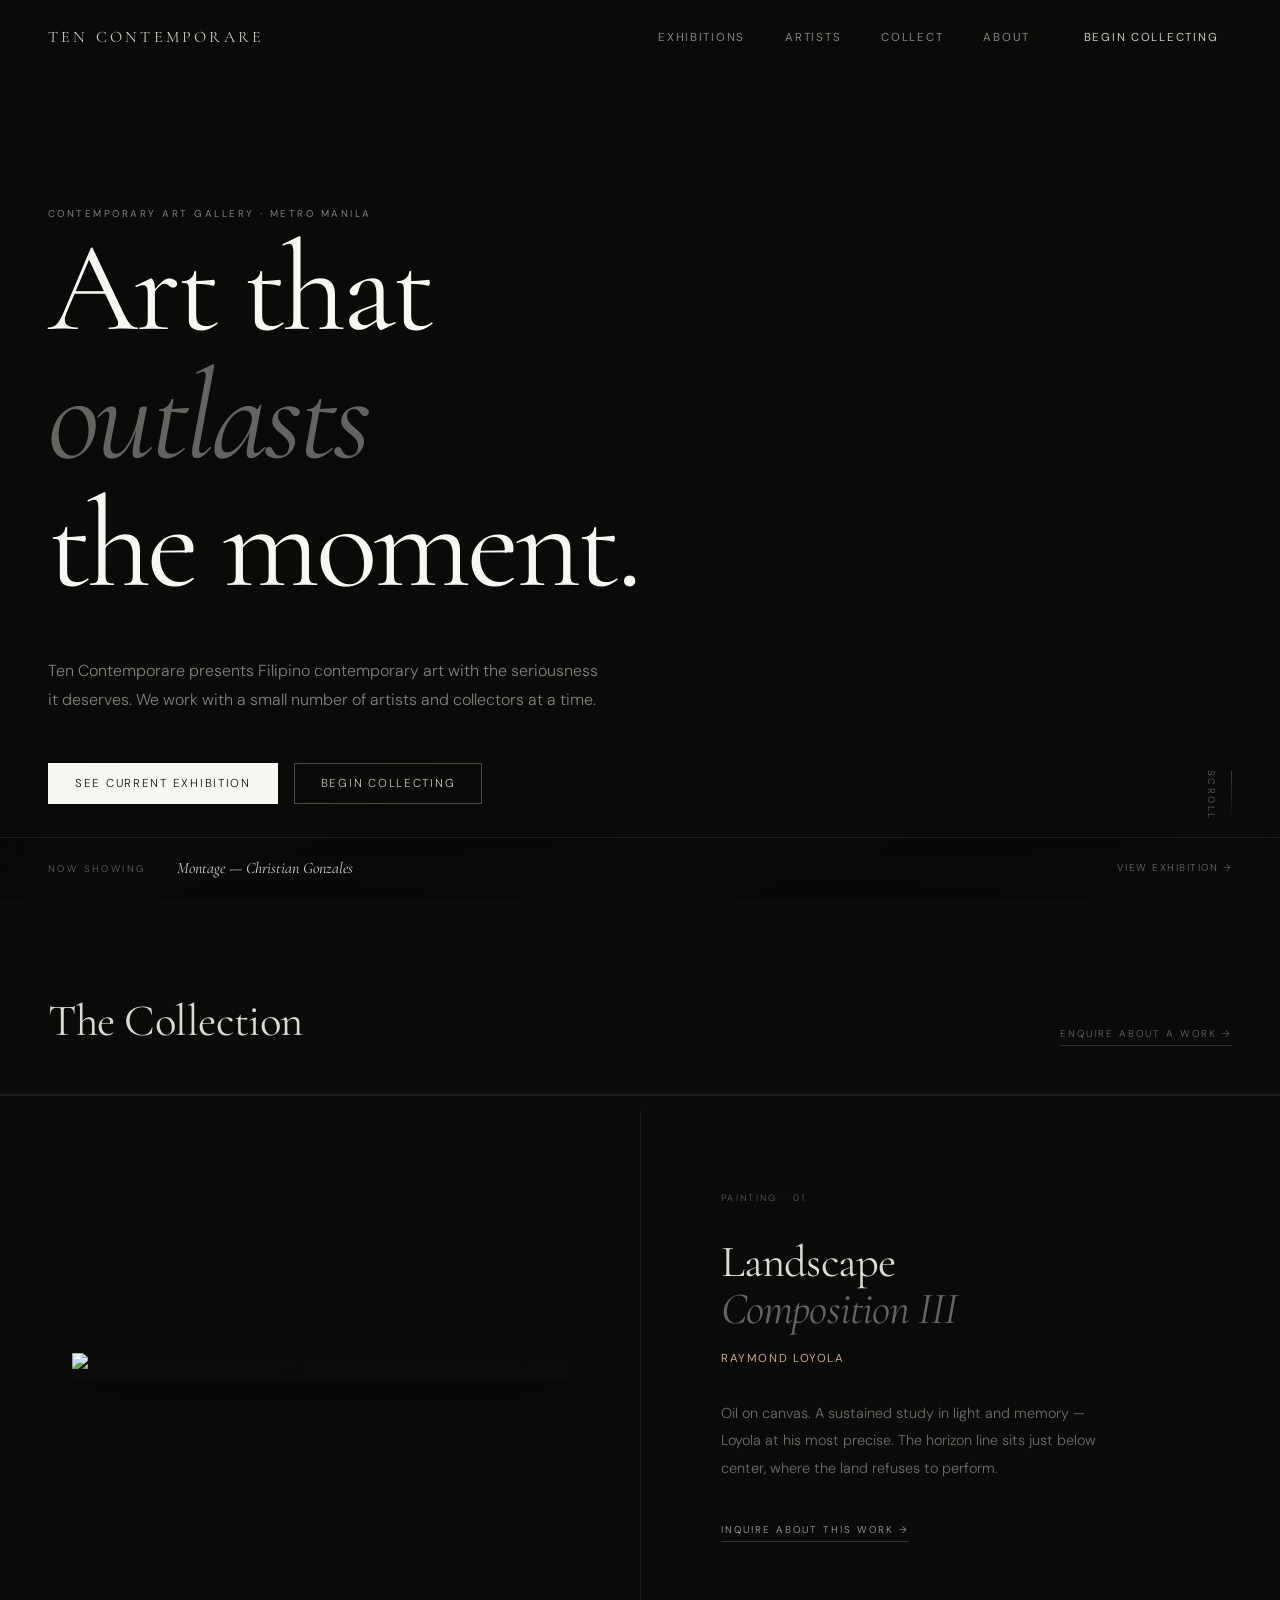
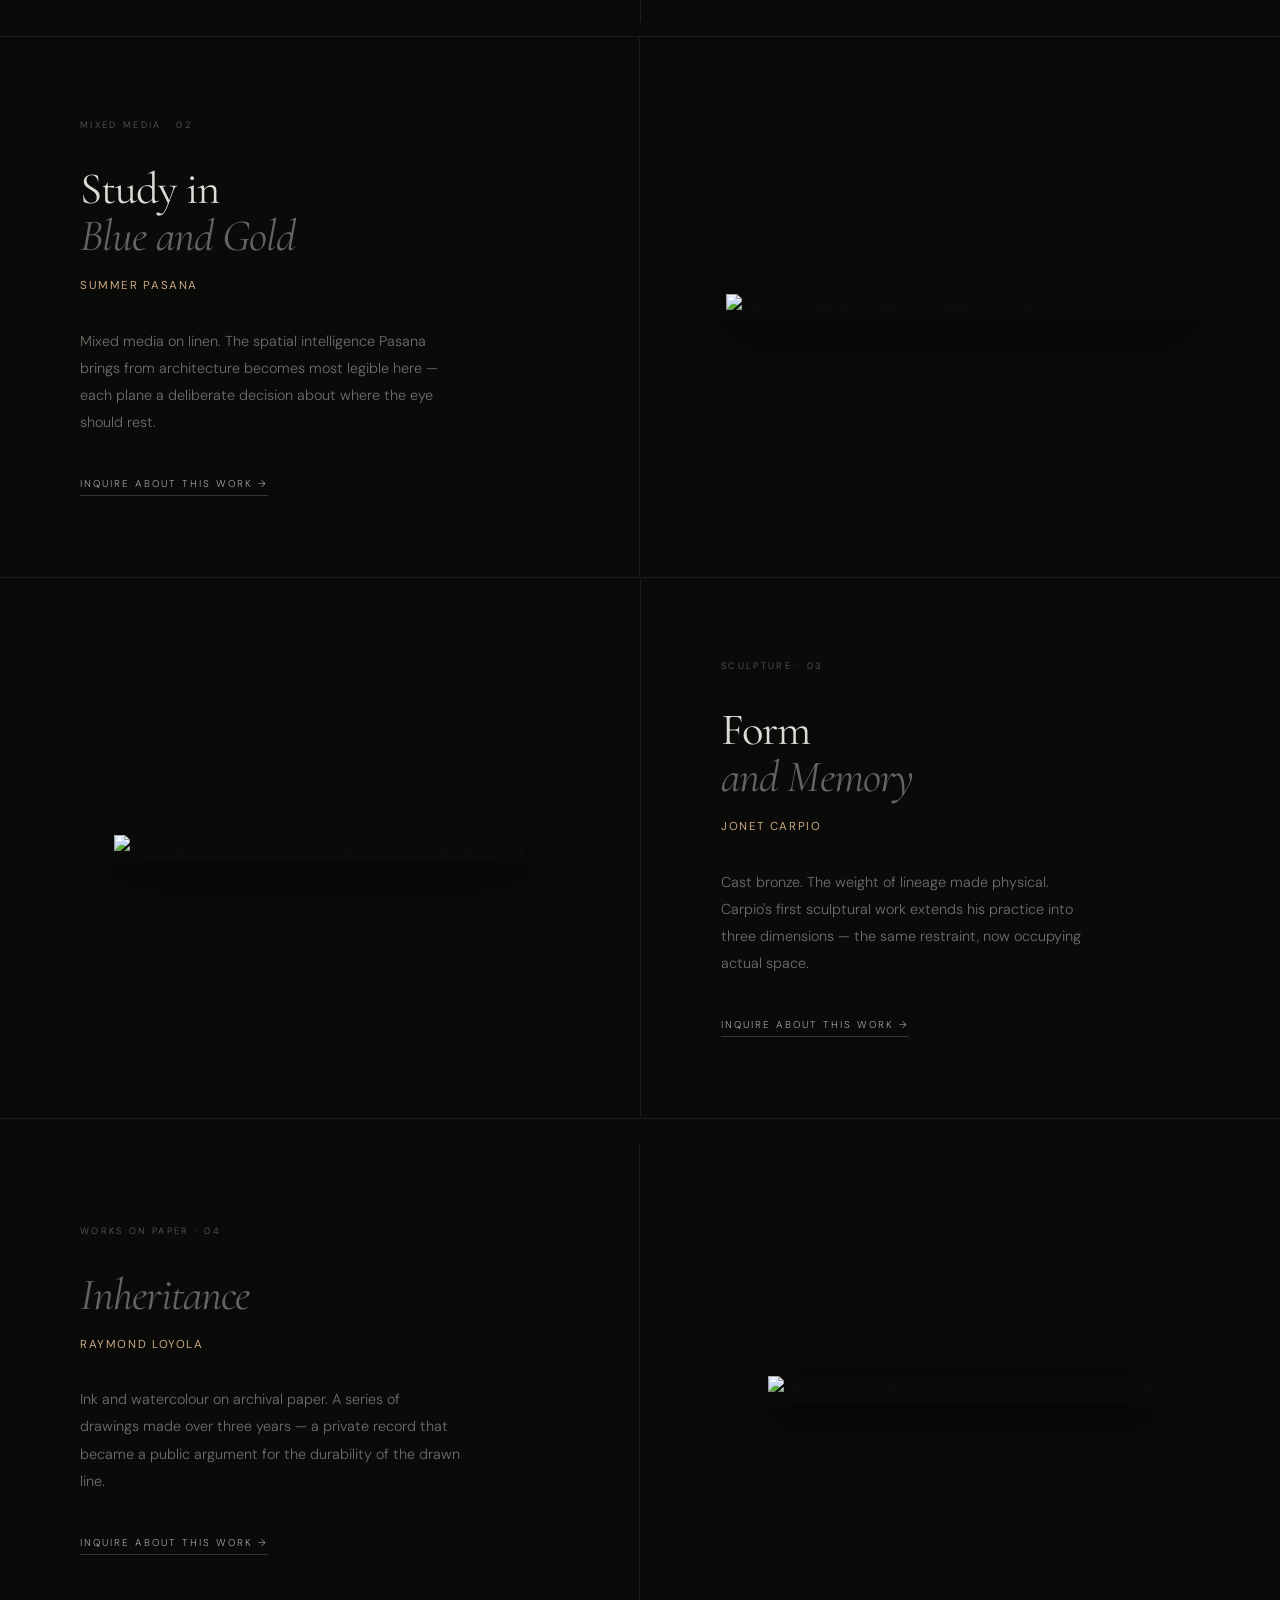
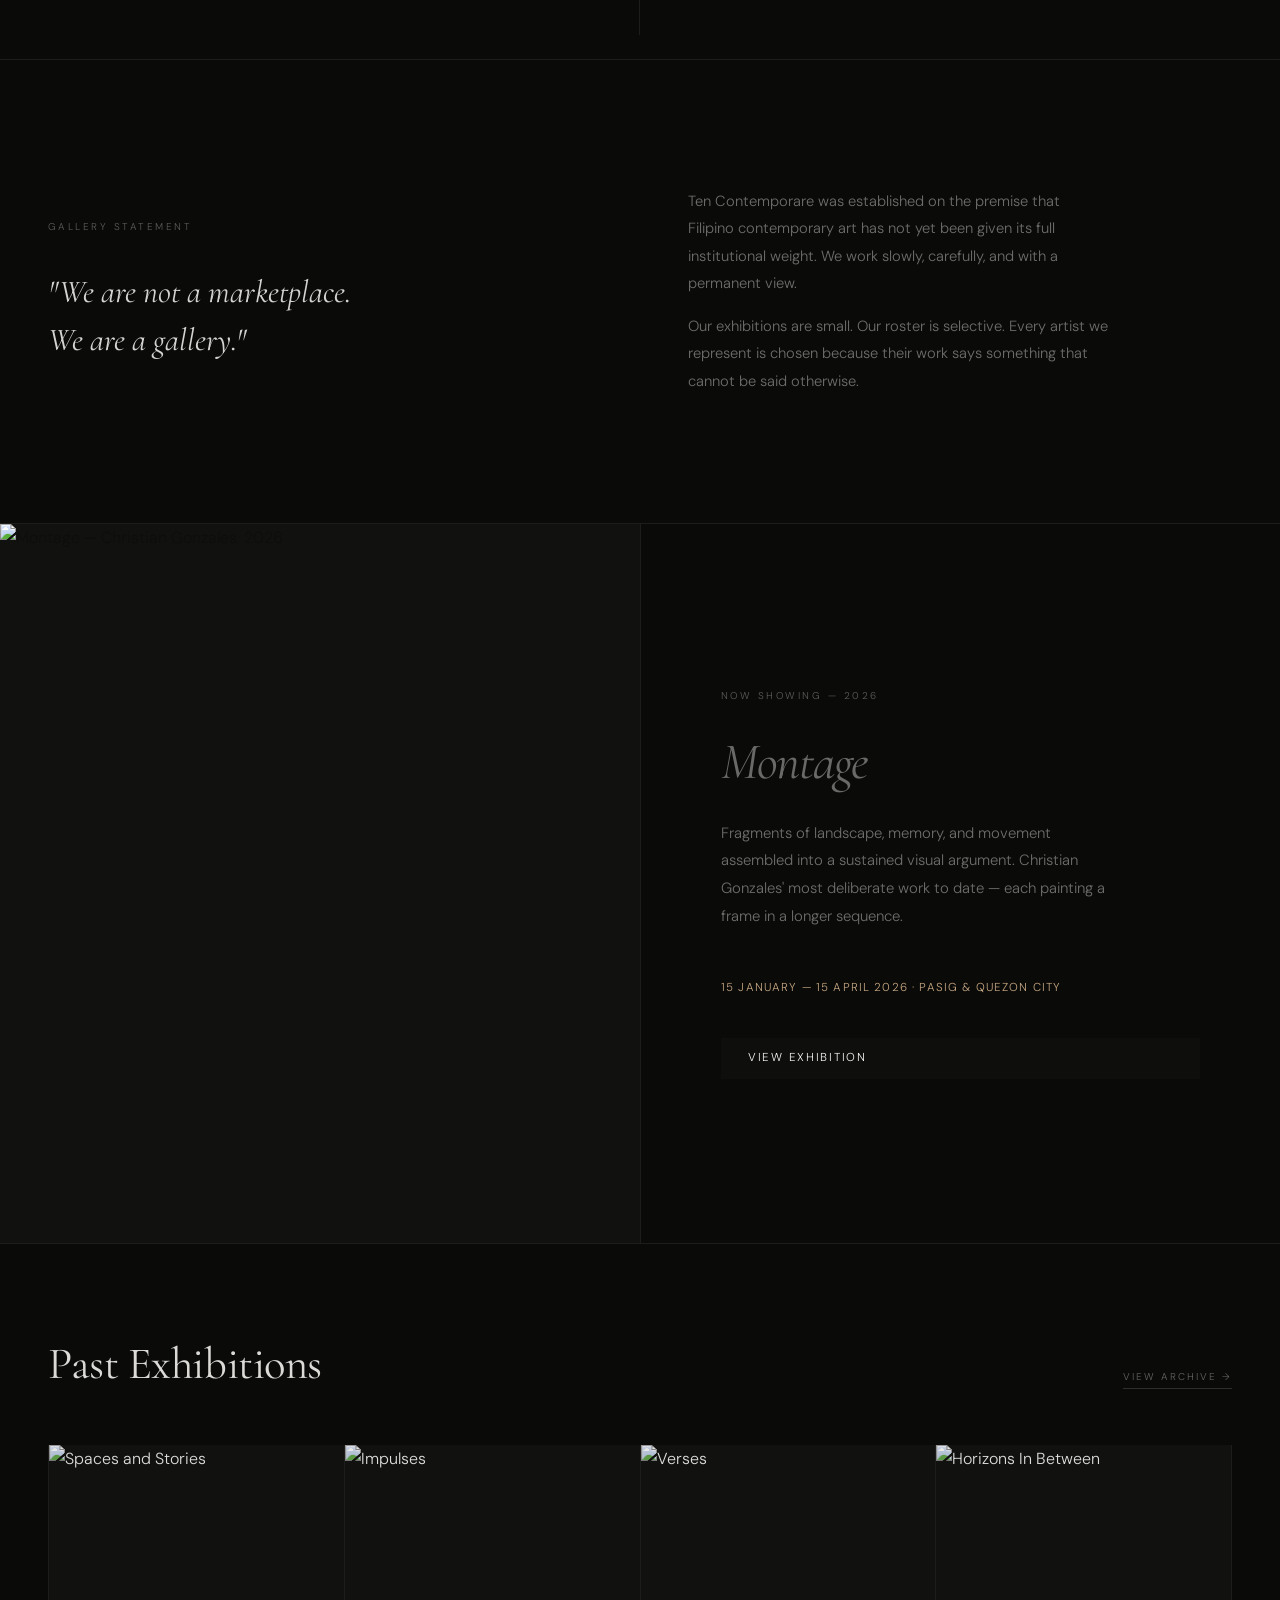
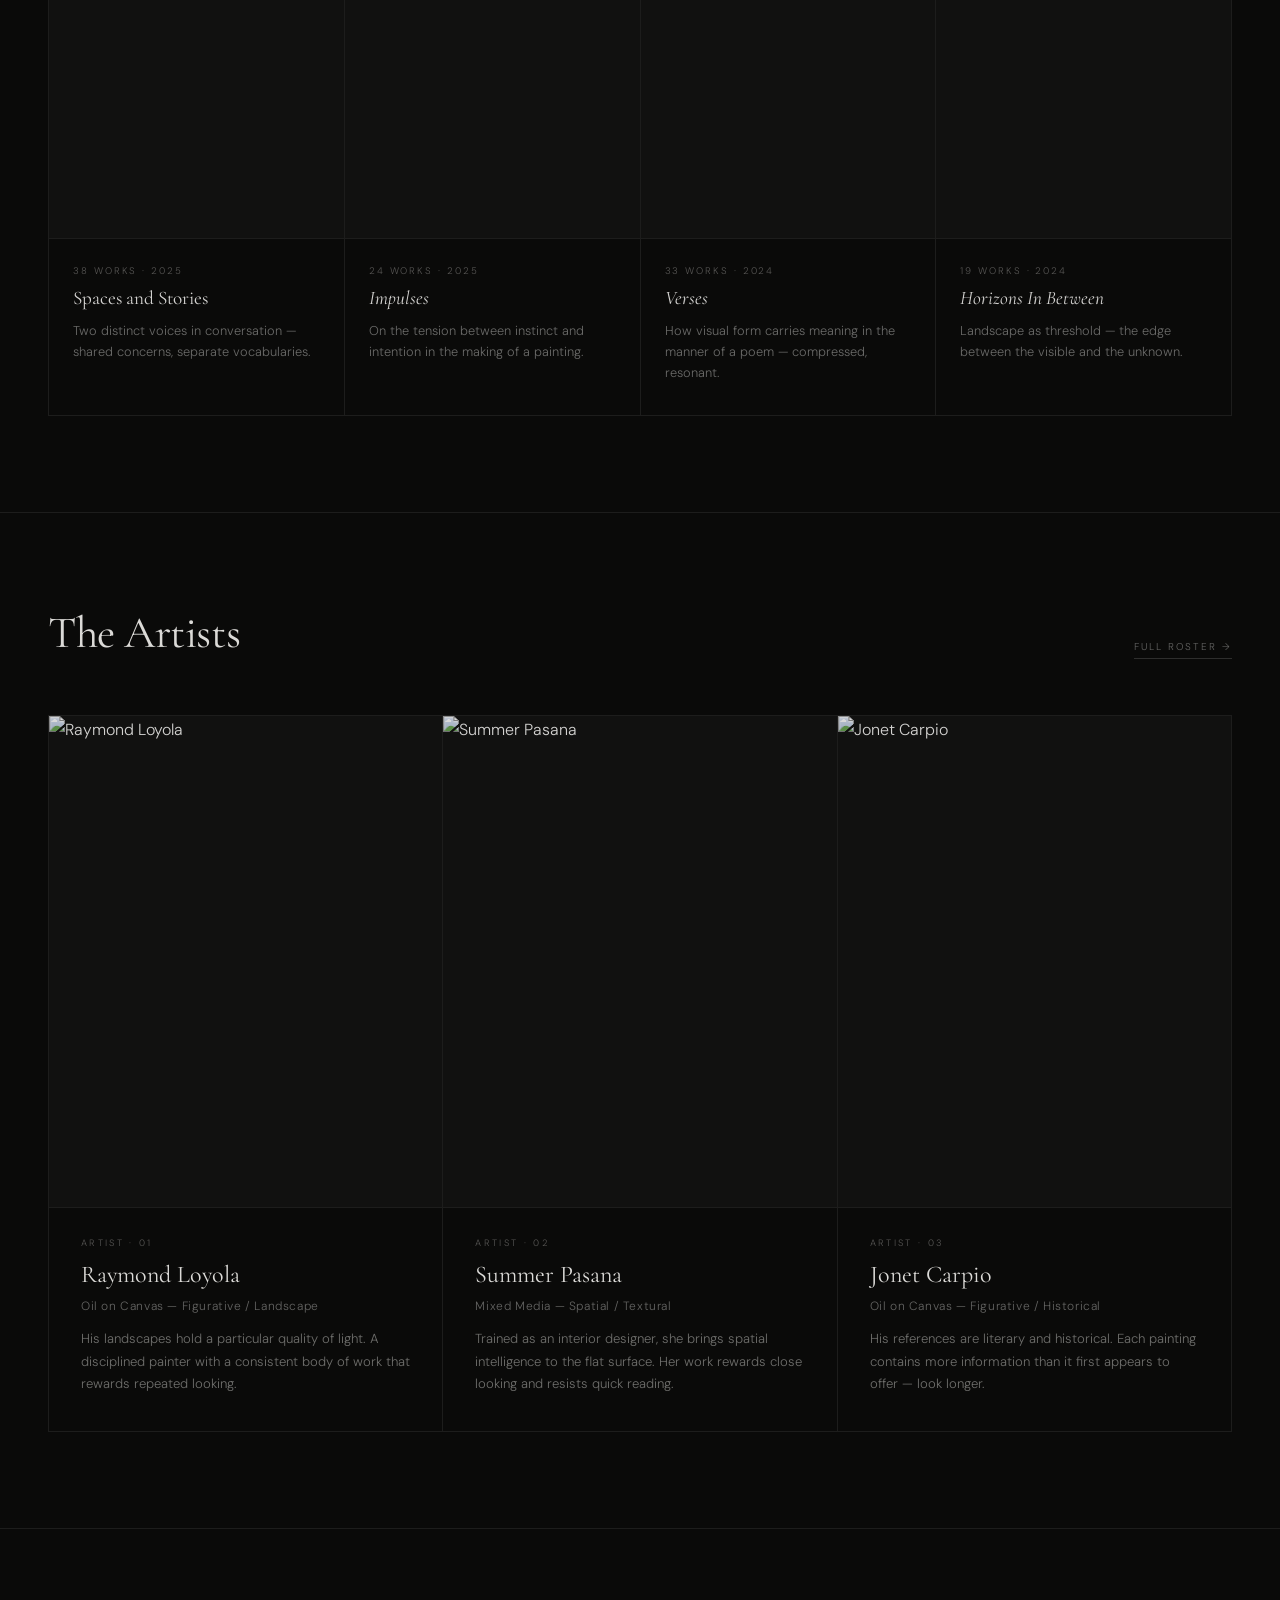
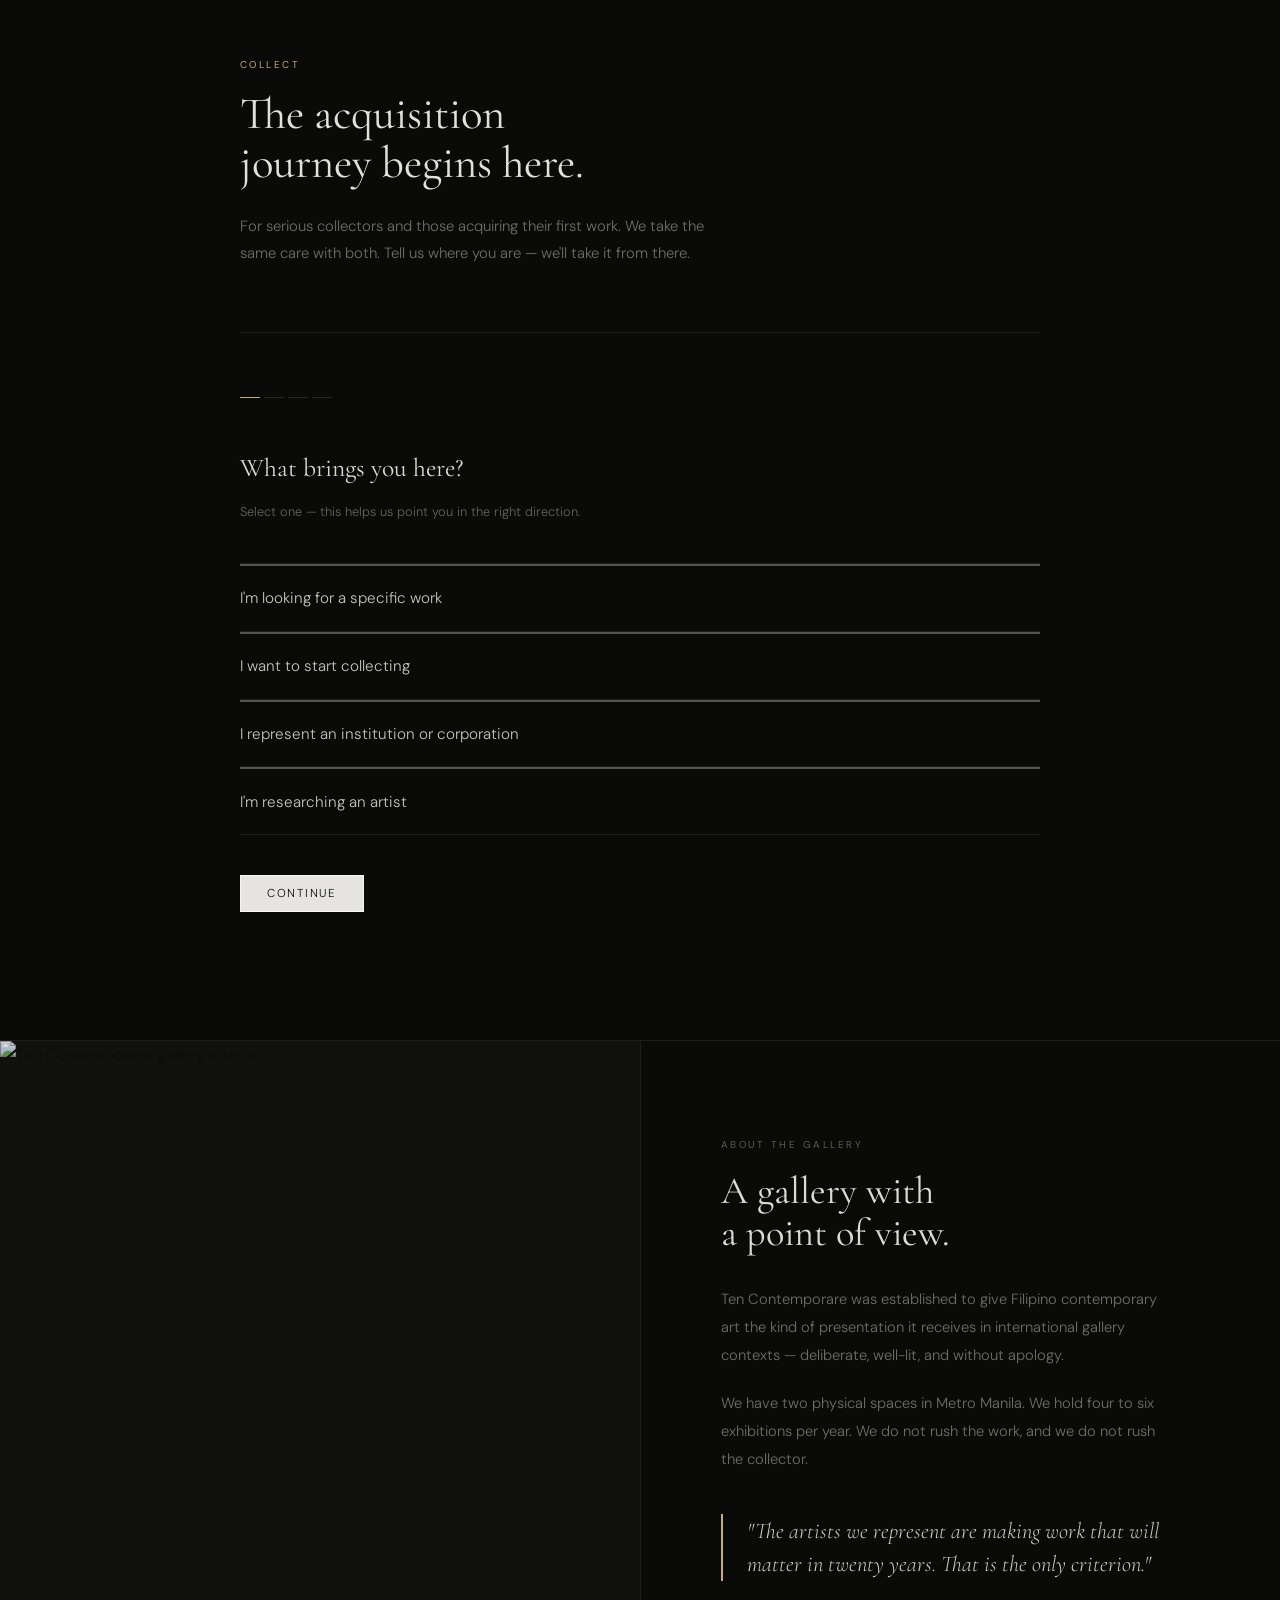
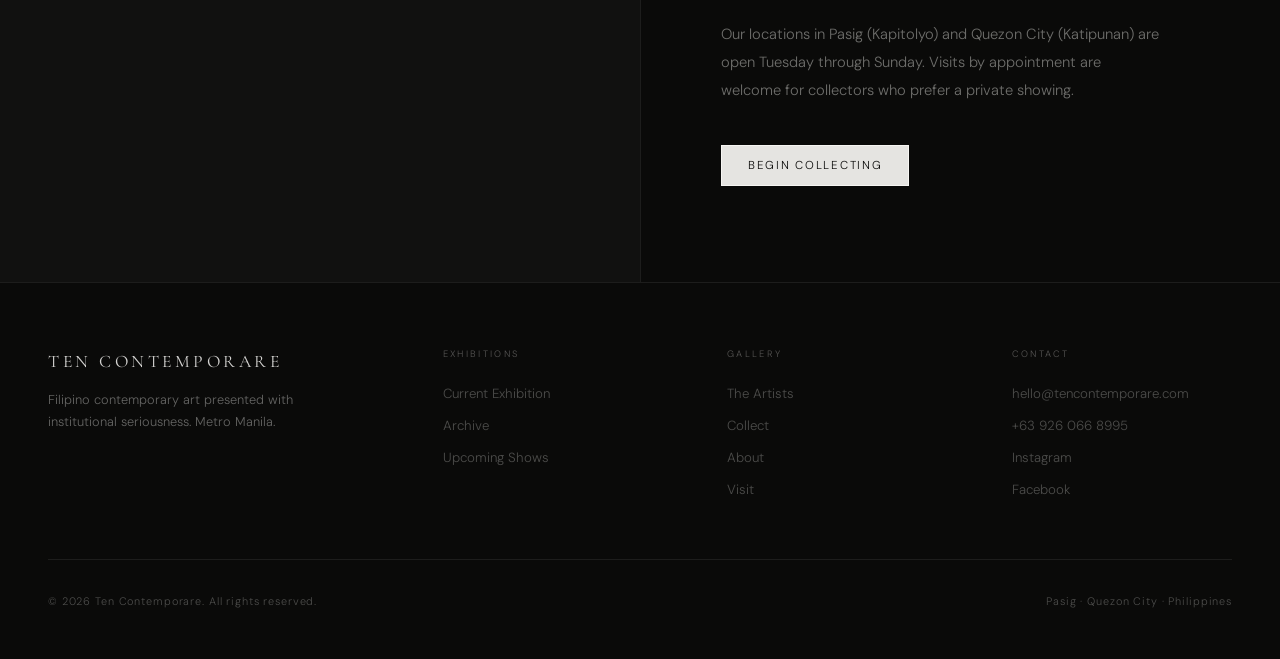
==== index.html @ cb520626 "Initial commit — Ten Contemporare website Hero video ping-pong loop baked into tencontemporare-hero-" ====
<!DOCTYPE html>
<html lang="en">
<head>
  <meta charset="UTF-8">
  <meta name="viewport" content="width=device-width, initial-scale=1.0">
  <title>Ten Contemporare — Filipino Contemporary Art Gallery</title>
  <meta name="description" content="Ten Contemporare presents Filipino contemporary art with the seriousness it deserves. Gallery spaces in Pasig and Quezon City, Metro Manila.">
  <meta property="og:title" content="Ten Contemporare — Filipino Contemporary Art Gallery">
  <meta property="og:description" content="A gallery that presents Filipino contemporary art through a lens of permanence. Metro Manila.">
  <meta property="og:image" content="assets/og-image.jpg">
  <meta property="og:url" content="https://tencontemporare.com/">
  <meta name="twitter:card" content="summary_large_image">
  <link rel="preconnect" href="https://fonts.googleapis.com">
  <link rel="preconnect" href="https://fonts.gstatic.com" crossorigin>
  <link href="https://fonts.googleapis.com/css2?family=Cormorant+Garamond:ital,wght@0,300;0,400;0,600;1,300;1,400;1,600&family=DM+Sans:ital,opsz,wght@0,9..40,300;0,9..40,400;0,9..40,500;1,9..40,300;1,9..40,400&display=swap" rel="stylesheet">
  <link rel="stylesheet" href="css/main.css">

  <script type="application/ld+json">
  {
    "@context": "https://schema.org",
    "@type": "ArtGallery",
    "name": "Ten Contemporare",
    "url": "https://tencontemporare.com",
    "description": "Filipino contemporary art gallery presenting work with institutional seriousness.",
    "telephone": "+639260668995",
    "email": "hello@tencontemporare.com",
    "address": [
      {
        "@type": "PostalAddress",
        "streetAddress": "Pioneer Center, Pioneer St. Kapitolyo",
        "addressLocality": "Pasig City",
        "addressRegion": "Metro Manila",
        "addressCountry": "PH"
      },
      {
        "@type": "PostalAddress",
        "streetAddress": "138 St. Ignatius, Whiteplains, Katipunan Avenue",
        "addressLocality": "Quezon City",
        "addressRegion": "Metro Manila",
        "addressCountry": "PH"
      }
    ]
  }
  </script>
</head>
<body>

<!-- Skip link (keyboard accessibility) -->
<a href="#hero" class="skip-link">Skip to content</a>

<!-- Loader -->
<div id="loader">
  <div class="loader-content">
    <span class="loader-wordmark">Ten Contemporare</span>
    <p class="loader-text">Loading</p>
    <div class="loader-bar-track">
      <div class="loader-bar-fill" id="loaderBar"></div>
    </div>
  </div>
</div>

<!-- Scroll Progress -->
<div id="scrollProgress"></div>

<!-- Navbar -->
<nav id="navbar">
  <div class="nav-inner">
    <a href="#hero" class="nav-logo" aria-label="Ten Contemporare Home">
      <span class="nav-logo-text">Ten Contemporare</span>
    </a>
    <div class="nav-links">
      <a href="#exhibitions">Exhibitions</a>
      <a href="#artists">Artists</a>
      <a href="#collect">Collect</a>
      <a href="#about">About</a>
      <a href="#collect" class="nav-cta">Begin Collecting</a>
    </div>
    <button class="nav-menu-btn" id="menuBtn" aria-label="Open menu">
      <span></span><span></span>
    </button>
  </div>
</nav>

<!-- Mobile Menu -->
<div class="mobile-menu" id="mobileMenu">
  <a href="#exhibitions" class="mm-link">Exhibitions</a>
  <a href="#artists" class="mm-link">Artists</a>
  <a href="#collect" class="mm-link">Collect</a>
  <a href="#about" class="mm-link">About</a>
  <a href="#collect" class="mm-link mm-cta">Begin Collecting</a>
</div>

<!-- ═══════════════════════════
     HERO — Looping video bg
════════════════════════════ -->
<section id="hero">
  <!-- Looping background video — replace src with Ten Contemporare footage -->
  <div class="hero-video-bg">
    <video
      id="heroVideo"
      src="assets/tencontemporare-hero-pingpong.mp4"
      autoplay
      muted
      loop
      playsinline
      preload="auto"
      aria-hidden="true"
    ></video>
  </div>
  <div class="hero-overlay"></div>

  <div class="hero-top-rule"></div>

  <div class="hero-content">
    <span class="hero-eyebrow">Contemporary Art Gallery · Metro Manila</span>
    <h1 class="hero-title">Art that<br><em>outlasts</em><br>the moment.</h1>
    <p class="hero-statement">Ten Contemporare presents Filipino contemporary art with the seriousness it deserves. We work with a small number of artists and collectors at a time.</p>
    <div class="hero-actions">
      <a href="#exhibitions" class="btn-primary">See Current Exhibition</a>
      <a href="#collect" class="btn-secondary">Begin Collecting</a>
    </div>
  </div>

  <div class="hero-scroll-hint">
    <div class="scroll-line"></div>
    <span>Scroll</span>
  </div>

  <div class="hero-exhibition-bar">
    <span class="heb-label">Now Showing</span>
    <span class="heb-title">Montage — Christian Gonzales</span>
    <a href="#exhibitions" class="heb-link">View Exhibition →</a>
  </div>
</section>

<!-- ═══════════════════════════
     ARTWORKS SHOWCASE
════════════════════════════ -->
<section id="artworks" class="artworks-section">
  <div class="artworks-header">
    <h2 class="section-title">The Collection</h2>
    <a href="#collect" class="section-link">Enquire About a Work →</a>
  </div>

  <!-- Row 1 — Image LEFT -->
  <div class="artwork-row">
    <div class="artwork-media">
      <!-- PLACEHOLDER: replace with Ten Contemporare artwork photography -->
      <img src="https://www.namiart-gallery.com/cdn/shop/files/649327715_1418520780290884_9056604840774717815_n.jpg?v=1773923412" alt="Landscape Composition III — Raymond Loyola, oil on canvas, 2025" loading="lazy">
    </div>
    <div class="artwork-info">
      <span class="artwork-index">Painting · 01</span>
      <h3 class="artwork-title">Landscape<br><em>Composition III</em></h3>
      <p class="artwork-artist">Raymond Loyola</p>
      <p class="artwork-desc">Oil on canvas. A sustained study in light and memory — Loyola at his most precise. The horizon line sits just below center, where the land refuses to perform.</p>
      <a href="#collect" class="artwork-link">Inquire About This Work →</a>
    </div>
  </div>

  <!-- Row 2 — Image RIGHT -->
  <div class="artwork-row reversed">
    <div class="artwork-media">
      <img src="https://www.namiart-gallery.com/cdn/shop/collections/Verses_Poster_1080x1350_fb8c78a2-a8cb-435d-ac41-6c112e2f1504.png?v=1769234583" alt="Study in Blue and Gold — Summer Pasana, mixed media, 2025" loading="lazy">
    </div>
    <div class="artwork-info">
      <span class="artwork-index">Mixed Media · 02</span>
      <h3 class="artwork-title">Study in<br><em>Blue and Gold</em></h3>
      <p class="artwork-artist">Summer Pasana</p>
      <p class="artwork-desc">Mixed media on linen. The spatial intelligence Pasana brings from architecture becomes most legible here — each plane a deliberate decision about where the eye should rest.</p>
      <a href="#collect" class="artwork-link">Inquire About This Work →</a>
    </div>
  </div>

  <!-- Row 3 — Image LEFT -->
  <div class="artwork-row">
    <div class="artwork-media">
      <img src="https://www.namiart-gallery.com/cdn/shop/collections/632328236_1359537512523591_3542641750037734077_n.jpg?v=1771207428" alt="Form and Memory — Jonet Carpio, oil on canvas, 2024" loading="lazy">
    </div>
    <div class="artwork-info">
      <span class="artwork-index">Sculpture · 03</span>
      <h3 class="artwork-title">Form<br><em>and Memory</em></h3>
      <p class="artwork-artist">Jonet Carpio</p>
      <p class="artwork-desc">Cast bronze. The weight of lineage made physical. Carpio's first sculptural work extends his practice into three dimensions — the same restraint, now occupying actual space.</p>
      <a href="#collect" class="artwork-link">Inquire About This Work →</a>
    </div>
  </div>

  <!-- Row 4 — Image RIGHT -->
  <div class="artwork-row reversed">
    <div class="artwork-media">
      <img src="https://www.namiart-gallery.com/cdn/shop/collections/viber_image_2026-02-19_12-42-58-503.jpg?v=1771672505" alt="Inheritance — Raymond Loyola, oil on canvas, 2024" loading="lazy">
    </div>
    <div class="artwork-info">
      <span class="artwork-index">Works on Paper · 04</span>
      <h3 class="artwork-title"><em>Inheritance</em></h3>
      <p class="artwork-artist">Raymond Loyola</p>
      <p class="artwork-desc">Ink and watercolour on archival paper. A series of drawings made over three years — a private record that became a public argument for the durability of the drawn line.</p>
      <a href="#collect" class="artwork-link">Inquire About This Work →</a>
    </div>
  </div>

</section>

<!-- ═══════════════════════════
     GALLERY STATEMENT
════════════════════════════ -->
<section class="statement-section">
  <div>
    <span class="statement-label">Gallery Statement</span>
    <p class="statement-body">"We are not a marketplace.<br>We are a gallery."</p>
  </div>
  <div class="statement-detail">
    <p>Ten Contemporare was established on the premise that Filipino contemporary art has not yet been given its full institutional weight. We work slowly, carefully, and with a permanent view.</p>
    <p>Our exhibitions are small. Our roster is selective. Every artist we represent is chosen because their work says something that cannot be said otherwise.</p>
  </div>
</section>

<!-- ═══════════════════════════
     CURRENT EXHIBITION
════════════════════════════ -->
<section id="exhibitions" class="exhibition-feature">
  <div class="ef-image">
    <!-- PLACEHOLDER: replace with Ten Contemporare exhibition photography -->
    <img
      src="https://www.namiart-gallery.com/cdn/shop/files/649327715_1418520780290884_9056604840774717815_n.jpg?v=1773923412"
      alt="Montage — Christian Gonzales, 2026"
      loading="lazy"
    >
  </div>
  <div class="ef-content">
    <span class="ef-meta">Now Showing — 2026</span>
    <h2 class="ef-title"><em>Montage</em></h2>
    <p class="ef-text">Fragments of landscape, memory, and movement assembled into a sustained visual argument. Christian Gonzales' most deliberate work to date — each painting a frame in a longer sequence.</p>
    <p class="ef-dates">15 January — 15 April 2026 · Pasig & Quezon City</p>
    <a href="#" class="btn-primary">View Exhibition</a>
  </div>
</section>

<!-- ═══════════════════════════
     PAST EXHIBITIONS
════════════════════════════ -->
<section class="exhibitions-section">
  <div class="section-header">
    <h2 class="section-title">Past Exhibitions</h2>
    <a href="#" class="section-link">View Archive →</a>
  </div>

  <div class="pe-grid">

    <a href="#" class="pe-card">
      <div class="pe-img-wrap">
        <!-- PLACEHOLDER: replace with Ten Contemporare exhibition photography -->
        <img src="https://www.namiart-gallery.com/cdn/shop/collections/viber_image_2026-02-19_12-42-58-503.jpg?v=1771672505" alt="Spaces and Stories" loading="lazy">
      </div>
      <div class="pe-info">
        <p class="pe-meta">38 works · 2025</p>
        <h3 class="pe-name">Spaces and Stories</h3>
        <p class="pe-excerpt">Two distinct voices in conversation — shared concerns, separate vocabularies.</p>
      </div>
    </a>

    <a href="#" class="pe-card">
      <div class="pe-img-wrap">
        <img src="https://www.namiart-gallery.com/cdn/shop/collections/632328236_1359537512523591_3542641750037734077_n.jpg?v=1771207428" alt="Impulses" loading="lazy">
      </div>
      <div class="pe-info">
        <p class="pe-meta">24 works · 2025</p>
        <h3 class="pe-name"><em>Impulses</em></h3>
        <p class="pe-excerpt">On the tension between instinct and intention in the making of a painting.</p>
      </div>
    </a>

    <a href="#" class="pe-card">
      <div class="pe-img-wrap">
        <img src="https://www.namiart-gallery.com/cdn/shop/collections/Verses_Poster_1080x1350_fb8c78a2-a8cb-435d-ac41-6c112e2f1504.png?v=1769234583" alt="Verses" loading="lazy">
      </div>
      <div class="pe-info">
        <p class="pe-meta">33 works · 2024</p>
        <h3 class="pe-name"><em>Verses</em></h3>
        <p class="pe-excerpt">How visual form carries meaning in the manner of a poem — compressed, resonant.</p>
      </div>
    </a>

    <a href="#" class="pe-card">
      <div class="pe-img-wrap">
        <img src="https://www.namiart-gallery.com/cdn/shop/collections/rn-image_picker_lib_temp_151c6193-0bd0-4a9e-b04f-ff30f1b91f20.jpg?v=1773409877" alt="Horizons In Between" loading="lazy">
      </div>
      <div class="pe-info">
        <p class="pe-meta">19 works · 2024</p>
        <h3 class="pe-name"><em>Horizons In Between</em></h3>
        <p class="pe-excerpt">Landscape as threshold — the edge between the visible and the unknown.</p>
      </div>
    </a>

  </div>
</section>

<!-- ═══════════════════════════
     ARTISTS
════════════════════════════ -->
<section id="artists" class="artists-section">
  <div class="section-header">
    <h2 class="section-title">The Artists</h2>
    <a href="#" class="section-link">Full Roster →</a>
  </div>

  <div class="artists-grid">

    <a href="#" class="artist-card">
      <div class="ac-img-wrap">
        <!-- PLACEHOLDER: replace with Ten Contemporare artist portrait -->
        <img src="https://www.namiart-gallery.com/cdn/shop/collections/Raymond_Loyola.jpg?v=1719797313" alt="Raymond Loyola" loading="lazy">
      </div>
      <div class="ac-info">
        <p class="ac-index">Artist · 01</p>
        <h3 class="ac-name">Raymond Loyola</h3>
        <p class="ac-medium">Oil on Canvas — Figurative / Landscape</p>
        <p class="ac-statement">His landscapes hold a particular quality of light. A disciplined painter with a consistent body of work that rewards repeated looking.</p>
      </div>
    </a>

    <a href="#" class="artist-card">
      <div class="ac-img-wrap">
        <img src="https://www.namiart-gallery.com/cdn/shop/collections/Summer_Pasana.png?v=1705711338" alt="Summer Pasana" loading="lazy">
      </div>
      <div class="ac-info">
        <p class="ac-index">Artist · 02</p>
        <h3 class="ac-name">Summer Pasana</h3>
        <p class="ac-medium">Mixed Media — Spatial / Textural</p>
        <p class="ac-statement">Trained as an interior designer, she brings spatial intelligence to the flat surface. Her work rewards close looking and resists quick reading.</p>
      </div>
    </a>

    <a href="#" class="artist-card">
      <div class="ac-img-wrap">
        <img src="https://www.namiart-gallery.com/cdn/shop/files/IMG_5144.jpg?v=1762338025" alt="Jonet Carpio" loading="lazy">
      </div>
      <div class="ac-info">
        <p class="ac-index">Artist · 03</p>
        <h3 class="ac-name">Jonet Carpio</h3>
        <p class="ac-medium">Oil on Canvas — Figurative / Historical</p>
        <p class="ac-statement">His references are literary and historical. Each painting contains more information than it first appears to offer — look longer.</p>
      </div>
    </a>

  </div>
</section>

<!-- ═══════════════════════════
     COLLECT — Acquisition funnel
════════════════════════════ -->
<section id="collect" class="collect-section">
  <div class="collect-inner">

    <div class="collect-intro">
      <span class="eyebrow gold">Collect</span>
      <h2 class="collect-headline">The acquisition<br>journey begins here.</h2>
      <p class="collect-subtext">For serious collectors and those acquiring their first work. We take the same care with both. Tell us where you are — we'll take it from there.</p>
    </div>

    <div class="funnel" id="collectFunnel">

      <!-- Step 1: Intent -->
      <div class="funnel-step active" data-step="1">
        <div class="funnel-progress">
          <div class="fp-dot active"></div>
          <div class="fp-dot"></div>
          <div class="fp-dot"></div>
          <div class="fp-dot"></div>
        </div>
        <h3 class="funnel-question">What brings you here?</h3>
        <p class="funnel-hint">Select one — this helps us point you in the right direction.</p>
        <div class="funnel-options">
          <button class="funnel-option" data-value="specific">
            <span class="fo-text">I'm looking for a specific work</span>
            <span class="fo-arrow">→</span>
          </button>
          <button class="funnel-option" data-value="start">
            <span class="fo-text">I want to start collecting</span>
            <span class="fo-arrow">→</span>
          </button>
          <button class="funnel-option" data-value="institution">
            <span class="fo-text">I represent an institution or corporation</span>
            <span class="fo-arrow">→</span>
          </button>
          <button class="funnel-option" data-value="research">
            <span class="fo-text">I'm researching an artist</span>
            <span class="fo-arrow">→</span>
          </button>
        </div>
        <div class="funnel-nav">
          <button class="btn-primary" onclick="funnelNext()">Continue</button>
        </div>
      </div>

      <!-- Step 2: Area of interest -->
      <div class="funnel-step" data-step="2">
        <div class="funnel-progress">
          <div class="fp-dot done"></div>
          <div class="fp-dot active"></div>
          <div class="fp-dot"></div>
          <div class="fp-dot"></div>
        </div>
        <h3 class="funnel-question">What interests you?</h3>
        <p class="funnel-hint">Select what draws you — we'll narrow from here.</p>
        <div class="funnel-options">
          <button class="funnel-option" data-value="figurative">
            <span class="fo-text">Painting — figurative</span>
            <span class="fo-arrow">→</span>
          </button>
          <button class="funnel-option" data-value="abstract">
            <span class="fo-text">Painting — abstract</span>
            <span class="fo-arrow">→</span>
          </button>
          <button class="funnel-option" data-value="paper">
            <span class="fo-text">Works on paper</span>
            <span class="fo-arrow">→</span>
          </button>
          <button class="funnel-option" data-value="sculpture">
            <span class="fo-text">Sculpture</span>
            <span class="fo-arrow">→</span>
          </button>
          <button class="funnel-option" data-value="open">
            <span class="fo-text">I'm open to a recommendation</span>
            <span class="fo-arrow">→</span>
          </button>
        </div>
        <div class="funnel-nav">
          <button class="btn-primary" onclick="funnelNext()">Continue</button>
          <button class="btn-ghost" onclick="funnelBack()">← Back</button>
        </div>
      </div>

      <!-- Step 3: What matters -->
      <div class="funnel-step" data-step="3">
        <div class="funnel-progress">
          <div class="fp-dot done"></div>
          <div class="fp-dot done"></div>
          <div class="fp-dot active"></div>
          <div class="fp-dot"></div>
        </div>
        <h3 class="funnel-question">What matters to you?</h3>
        <p class="funnel-hint">Select all that apply.</p>
        <div class="funnel-checks">
          <label class="funnel-check">
            <div class="fc-box"></div>
            <span class="fc-label">Provenance and full documentation</span>
          </label>
          <label class="funnel-check">
            <div class="fc-box"></div>
            <span class="fc-label">Long-term investment potential</span>
          </label>
          <label class="funnel-check">
            <div class="fc-box"></div>
            <span class="fc-label">A specific price range</span>
          </label>
          <label class="funnel-check">
            <div class="fc-box"></div>
            <span class="fc-label">An artist I already know</span>
          </label>
          <label class="funnel-check">
            <div class="fc-box"></div>
            <span class="fc-label">Something I haven't seen before</span>
          </label>
        </div>
        <div class="funnel-nav">
          <button class="btn-primary" onclick="funnelNext()">Continue</button>
          <button class="btn-ghost" onclick="funnelBack()">← Back</button>
        </div>
      </div>

      <!-- Step 4: Contact -->
      <div class="funnel-step" data-step="4">
        <div class="funnel-progress">
          <div class="fp-dot done"></div>
          <div class="fp-dot done"></div>
          <div class="fp-dot done"></div>
          <div class="fp-dot active"></div>
        </div>
        <h3 class="funnel-question">How do we reach you?</h3>
        <p class="funnel-hint">We respond within 48 hours. No follow-up sequences, no sales calls.</p>
        <form class="funnel-form" id="collectForm" onsubmit="funnelSubmit(event)">
          <div class="ff-field">
            <label class="ff-label" for="ff-name">Name</label>
            <input class="ff-input" id="ff-name" type="text" placeholder="Your name" required autocomplete="name">
          </div>
          <div class="ff-field">
            <label class="ff-label" for="ff-email">Email</label>
            <input class="ff-input" id="ff-email" type="email" placeholder="you@example.com" required autocomplete="email">
          </div>
          <div class="ff-field">
            <label class="ff-label" for="ff-phone">Phone <span style="opacity:0.45;">(optional)</span></label>
            <input class="ff-input" id="ff-phone" type="tel" placeholder="+63" autocomplete="tel">
          </div>
          <div class="ff-field">
            <label class="ff-label" for="ff-note">Anything else</label>
            <input class="ff-input" id="ff-note" type="text" placeholder="A work you have in mind, a budget, a question">
          </div>
          <div class="funnel-nav">
            <button type="submit" class="btn-primary">Send Enquiry</button>
            <button type="button" class="btn-ghost" onclick="funnelBack()">← Back</button>
          </div>
        </form>
      </div>

      <!-- Step 5: Thank you -->
      <div class="funnel-step" data-step="5">
        <div class="funnel-progress">
          <div class="fp-dot done"></div>
          <div class="fp-dot done"></div>
          <div class="fp-dot done"></div>
          <div class="fp-dot done"></div>
        </div>
        <div class="funnel-thankyou">
          <h3 class="fty-title">We'll be in touch.</h3>
          <p class="fty-text">Expect a reply within 48 hours. In the meantime, take time with the work — there's no rush here.</p>
        </div>
      </div>

    </div>
  </div>
</section>

<!-- ═══════════════════════════
     ABOUT
════════════════════════════ -->
<section id="about" class="about-section">
  <div class="about-image">
    <!-- PLACEHOLDER: replace with Ten Contemporare gallery interior photography -->
    <img
      src="https://images.unsplash.com/photo-1518998053901-5348d3961a04?w=1200&q=80"
      alt="Ten Contemporare gallery interior"
      loading="lazy"
    >
  </div>
  <div class="about-content">
    <span class="eyebrow">About the Gallery</span>
    <h2 class="about-title">A gallery with<br>a point of view.</h2>
    <div class="about-body">
      <p>Ten Contemporare was established to give Filipino contemporary art the kind of presentation it receives in international gallery contexts — deliberate, well-lit, and without apology.</p>
      <p>We have two physical spaces in Metro Manila. We hold four to six exhibitions per year. We do not rush the work, and we do not rush the collector.</p>
    </div>
    <blockquote class="about-quote">
      "The artists we represent are making work that will matter in twenty years. That is the only criterion."
    </blockquote>
    <div class="about-body">
      <p>Our locations in Pasig (Kapitolyo) and Quezon City (Katipunan) are open Tuesday through Sunday. Visits by appointment are welcome for collectors who prefer a private showing.</p>
    </div>
    <a href="#collect" class="btn-primary" style="margin-top:2.5rem;">Begin Collecting</a>
  </div>
</section>

<!-- ═══════════════════════════
     FOOTER
════════════════════════════ -->
<footer>
  <div class="footer-inner">
    <div class="footer-top">
      <div>
        <p class="footer-brand-name">Ten Contemporare</p>
        <p class="footer-brand-line">Filipino contemporary art presented with institutional seriousness. Metro Manila.</p>
      </div>
      <div class="footer-col">
        <span class="fc-label">Exhibitions</span>
        <a href="#exhibitions">Current Exhibition</a>
        <a href="#exhibitions">Archive</a>
        <a href="#collect">Upcoming Shows</a>
      </div>
      <div class="footer-col">
        <span class="fc-label">Gallery</span>
        <a href="#artists">The Artists</a>
        <a href="#collect">Collect</a>
        <a href="#about">About</a>
        <a href="#about">Visit</a>
      </div>
      <div class="footer-col">
        <span class="fc-label">Contact</span>
        <a href="mailto:hello@tencontemporare.com">hello@tencontemporare.com</a>
        <a href="tel:+639260668995">+63 926 066 8995</a>
        <a href="#" target="_blank" rel="noopener">Instagram</a>
        <a href="#" target="_blank" rel="noopener">Facebook</a>
      </div>
    </div>
    <div class="footer-bottom">
      <p>&copy; 2026 Ten Contemporare. All rights reserved.</p>
      <p>Pasig · Quezon City · Philippines</p>
    </div>
  </div>
</footer>

<script src="https://cdnjs.cloudflare.com/ajax/libs/gsap/3.12.5/gsap.min.js"></script>
<script src="https://cdnjs.cloudflare.com/ajax/libs/gsap/3.12.5/ScrollTrigger.min.js"></script>
<script src="js/main.js"></script>
</body>
</html>
---- css/main.css ----
/* ═══════════════════════════════════════
   Ten Contemporare — Main Stylesheet
   White cube. Warm restraint.
   Cormorant Garamond + DM Sans Light
   Inspired by Hermès, Dior, white cube gallery tradition
════════════════════════════════════════ */

*, *::before, *::after { margin: 0; padding: 0; box-sizing: border-box; }

:root {
  --white:  #F8F7F4;   /* gallery wall — warm off-white */
  --black:  #0E0E0C;   /* warm near-black — all type, borders, wordmark */
  --gold:   #C8A882;   /* single warm accent — used sparingly */
  --mid:    #7A7873;   /* captions, dates, metadata only */
  --border: rgba(14,14,12,0.1);
  --border-strong: rgba(14,14,12,0.18);

  /* Dark section (video) */
  --dark-bg: #0a0a09;
  --dark-border: rgba(248,247,244,0.08);
  --glass: rgba(248,247,244,0.04);
}

html { scroll-behavior: smooth; }

body {
  font-family: 'DM Sans', sans-serif;
  font-weight: 300;
  background: var(--white);
  color: var(--black);
  line-height: 1.7;
  -webkit-font-smoothing: antialiased;
  -moz-osx-font-smoothing: grayscale;
  overflow-x: hidden;
}

img { display: block; max-width: 100%; }
a { text-decoration: none; color: inherit; }

/* ── Focus visible — keyboard nav (WCAG AA) ── */
:focus { outline: none; }

:focus-visible {
  outline: 2px solid var(--gold);
  outline-offset: 3px;
}

/* Darker ring on light-bg interactive elements */
.btn-primary:focus-visible,
.btn-secondary:focus-visible,
.nav-cta:focus-visible {
  outline-color: var(--black);
  outline-offset: 4px;
}

/* Skip link for keyboard users */
.skip-link {
  position: absolute;
  top: -100%;
  left: 1rem;
  padding: 0.6em 1.2em;
  background: var(--black);
  color: var(--white);
  font-size: 0.8rem;
  letter-spacing: 0.1em;
  z-index: 99999;
  transition: top 0.2s;
}
.skip-link:focus { top: 1rem; }

/* ── Loader ── */
#loader {
  position: fixed;
  inset: 0;
  background: var(--white);
  z-index: 9999;
  display: flex;
  align-items: center;
  justify-content: center;
  transition: opacity 0.7s ease;
}

.loader-content {
  display: flex;
  flex-direction: column;
  align-items: center;
  gap: 1.75rem;
}

.loader-logo {
  height: 36px;
  width: auto;
}

.loader-wordmark {
  font-family: 'Cormorant Garamond', serif;
  font-size: 1.1rem;
  font-weight: 400;
  letter-spacing: 0.35em;
  text-transform: uppercase;
  color: var(--black);
  opacity: 0.7;
}

.loader-text {
  font-size: 0.6rem;
  letter-spacing: 0.35em;
  text-transform: uppercase;
  color: var(--mid);
}

.loader-bar-track {
  width: 160px;
  height: 1px;
  background: var(--border);
}

.loader-bar-fill {
  height: 100%;
  width: 0%;
  background: var(--gold);
  transition: width 0.3s ease;
}

/* ── Scroll Progress ── */
#scrollProgress {
  position: fixed;
  top: 0; left: 0;
  height: 1px;
  width: 0%;
  background: var(--gold);
  z-index: 10000;
  transition: width 0.1s linear;
}

/* ── Navbar ── */
#navbar {
  position: fixed;
  top: 0;
  left: 0; right: 0;
  z-index: 1000;
  transition: all 0.5s cubic-bezier(0.16,1,0.3,1);
}

.nav-inner {
  max-width: 100%;
  margin: 0 auto;
  padding: 22px 48px;
  display: flex;
  justify-content: space-between;
  align-items: center;
  transition: all 0.5s cubic-bezier(0.16,1,0.3,1);
}

/* Nav starts transparent over hero */
#navbar .nav-inner { background: transparent; }

#navbar.nav-scrolled .nav-inner {
  background: rgba(248,247,244,0.92);
  backdrop-filter: blur(20px);
  -webkit-backdrop-filter: blur(20px);
  border-bottom: 1px solid var(--border);
  padding: 16px 48px;
}

/* Dark context (over video section) */
#navbar.nav-dark .nav-logo-text,
#navbar.nav-dark .nav-links a { color: rgba(248,247,244,0.8); }
#navbar.nav-dark .nav-cta { border-color: rgba(248,247,244,0.3); color: rgba(248,247,244,0.85); }

.nav-logo {
  display: flex;
  align-items: center;
  gap: 0.75rem;
}

.nav-logo-text {
  font-family: 'Cormorant Garamond', serif;
  font-size: 1rem;
  font-weight: 400;
  letter-spacing: 0.2em;
  text-transform: uppercase;
  color: var(--black);
  transition: color 0.3s;
}

.nav-links {
  display: flex;
  align-items: center;
  gap: 2.5rem;
}

.nav-links a {
  font-size: 0.72rem;
  font-weight: 400;
  letter-spacing: 0.15em;
  text-transform: uppercase;
  color: var(--black);
  opacity: 0.65;
  transition: opacity 0.2s, color 0.3s;
}

.nav-links a:hover { opacity: 1; }

.nav-cta {
  opacity: 1 !important;
  border: 1px solid var(--border-strong) !important;
  padding: 0.4em 1.1em;
  border-radius: 0;
  transition: background 0.25s, color 0.25s, border-color 0.25s !important;
}

.nav-cta:hover {
  background: var(--black) !important;
  color: var(--white) !important;
  border-color: var(--black) !important;
}

.nav-menu-btn {
  display: none;
  flex-direction: column;
  gap: 5px;
  background: none;
  border: none;
  cursor: pointer;
  padding: 4px;
}

.nav-menu-btn span {
  display: block;
  width: 22px;
  height: 1px;
  background: var(--black);
  transition: all 0.3s ease;
}

.mobile-menu {
  position: fixed;
  inset: 0;
  background: var(--white);
  z-index: 999;
  display: flex;
  flex-direction: column;
  align-items: center;
  justify-content: center;
  gap: 2.5rem;
  opacity: 0;
  pointer-events: none;
  transition: opacity 0.3s ease;
}

.mobile-menu.open { opacity: 1; pointer-events: all; }

.mm-link {
  font-family: 'Cormorant Garamond', serif;
  font-size: 2.4rem;
  font-weight: 400;
  letter-spacing: 0.1em;
  color: var(--black);
  opacity: 0.7;
  transition: opacity 0.2s;
}

.mm-link:hover, .mm-cta { opacity: 1; }

/* ── Buttons ── */
.btn-primary {
  display: inline-flex;
  align-items: center;
  background: var(--black);
  color: var(--white);
  padding: 0.85em 2.25em;
  font-family: 'DM Sans', sans-serif;
  font-weight: 300;
  font-size: 0.72rem;
  letter-spacing: 0.15em;
  text-transform: uppercase;
  border: 1px solid var(--black);
  transition: background 0.25s, color 0.25s;
}

.btn-primary:hover {
  background: transparent;
  color: var(--black);
}

.btn-primary.light {
  background: var(--white);
  color: var(--black);
  border-color: var(--white);
}

.btn-primary.light:hover {
  background: transparent;
  color: var(--white);
  border-color: rgba(248,247,244,0.5);
}

.btn-secondary {
  display: inline-flex;
  align-items: center;
  background: transparent;
  color: var(--black);
  padding: 0.85em 2.25em;
  font-size: 0.72rem;
  font-weight: 300;
  letter-spacing: 0.15em;
  text-transform: uppercase;
  border: 1px solid var(--border-strong);
  transition: background 0.25s, color 0.25s;
}

.btn-secondary:hover {
  background: var(--black);
  color: var(--white);
  border-color: var(--black);
}

.btn-ghost {
  display: inline-flex;
  align-items: center;
  gap: 0.6rem;
  background: transparent;
  color: var(--mid);
  font-size: 0.7rem;
  font-weight: 300;
  letter-spacing: 0.15em;
  text-transform: uppercase;
  border: none;
  cursor: pointer;
  font-family: 'DM Sans', sans-serif;
  transition: color 0.2s;
}

.btn-ghost:hover { color: var(--black); }

/* ── Section commons ── */
.eyebrow {
  font-size: 0.62rem;
  letter-spacing: 0.25em;
  text-transform: uppercase;
  color: var(--mid);
  font-weight: 400;
  margin-bottom: 1rem;
  display: block;
}

.eyebrow.gold { color: var(--gold); }

.display-title {
  font-family: 'Cormorant Garamond', serif;
  font-weight: 400;
  line-height: 1.0;
  letter-spacing: -0.02em;
  color: var(--black);
}

.section-rule {
  width: 40px;
  height: 1px;
  background: var(--border-strong);
  margin: 3rem 0;
}

/* ═══════════════════════════
   HERO — Looping video bg
════════════════════════════ */
#hero {
  min-height: 100vh;
  display: flex;
  flex-direction: column;
  justify-content: flex-end;
  padding: 0 48px 6rem;
  position: relative;
  background: var(--dark-bg);
  overflow: hidden;
  z-index: 1;
}

/* Video fill */
.hero-video-bg {
  position: absolute;
  inset: 0;
  z-index: 0;
}

.hero-video-bg video {
  width: 100%;
  height: 100%;
  object-fit: cover;
}

/* Gradient overlay — preserves legibility without killing the video */
.hero-overlay {
  position: absolute;
  inset: 0;
  z-index: 1;
  background: linear-gradient(
    160deg,
    rgba(10,10,9,0.22) 0%,
    rgba(10,10,9,0.50) 55%,
    rgba(10,10,9,0.80) 100%
  );
}

/* All interactive/text children sit above video + overlay */
.hero-top-rule,
.hero-content,
.hero-scroll-hint,
.hero-exhibition-bar { position: relative; z-index: 2; }

/* Hero text — light on dark */
#hero .hero-eyebrow  { color: rgba(248,247,244,0.5); }
#hero .hero-title    { color: var(--white); }
#hero .hero-title em { color: rgba(248,247,244,0.38); }
#hero .hero-statement { color: rgba(248,247,244,0.5); }
#hero .hero-scroll-hint { color: rgba(248,247,244,0.38); }
#hero .scroll-line { background: linear-gradient(to bottom, rgba(248,247,244,0.22), transparent); }

/* Exhibition bar — frosted strip at bottom of hero */
#hero .hero-exhibition-bar {
  border-top-color: rgba(248,247,244,0.1);
  background: rgba(10,10,9,0.28);
  backdrop-filter: blur(10px);
  -webkit-backdrop-filter: blur(10px);
}
#hero .heb-label         { color: rgba(248,247,244,0.38); }
#hero .heb-title         { color: rgba(248,247,244,0.85); }
#hero .heb-link          { color: rgba(248,247,244,0.42); }
#hero .heb-link:hover    { color: var(--white); }

/* Buttons on dark hero */
#hero .btn-primary {
  background: var(--white);
  color: var(--black);
  border-color: var(--white);
}
#hero .btn-primary:hover {
  background: transparent;
  color: var(--white);
  border-color: rgba(248,247,244,0.45);
}
#hero .btn-secondary {
  color: rgba(248,247,244,0.8);
  border-color: rgba(248,247,244,0.28);
}
#hero .btn-secondary:hover {
  background: rgba(248,247,244,0.08);
  color: var(--white);
  border-color: rgba(248,247,244,0.5);
}

.hero-top-rule {
  position: absolute;
  top: 0; left: 0; right: 0;
  height: 1px;
  background: var(--border);
}

.hero-content {
  max-width: 1200px;
  width: 100%;
}

.hero-eyebrow {
  font-size: 0.62rem;
  letter-spacing: 0.25em;
  text-transform: uppercase;
  color: var(--mid);
  font-weight: 400;
  margin-bottom: 2.5rem;
  opacity: 0;
  animation: fadeUp 1s ease forwards 0.4s;
}

.hero-title {
  font-family: 'Cormorant Garamond', serif;
  font-size: clamp(64px, 10vw, 130px);
  font-weight: 400;
  line-height: 1.0;
  letter-spacing: -0.03em;
  color: var(--black);
  margin-bottom: 3rem;
  opacity: 0;
  animation: fadeUp 1s ease forwards 0.6s;
}

.hero-title em {
  font-style: italic;
  color: var(--mid);
}

.hero-statement {
  max-width: 560px;
  font-size: 1rem;
  color: var(--mid);
  line-height: 1.8;
  font-weight: 300;
  margin-bottom: 3rem;
  opacity: 0;
  animation: fadeUp 1s ease forwards 0.8s;
}

.hero-actions {
  display: flex;
  gap: 1rem;
  align-items: center;
  flex-wrap: wrap;
  opacity: 0;
  animation: fadeUp 1s ease forwards 1s;
}

.hero-scroll-hint {
  position: absolute;
  right: 48px;
  bottom: 5rem;
  display: flex;
  flex-direction: column;
  align-items: center;
  gap: 0.75rem;
  font-size: 0.6rem;
  letter-spacing: 0.25em;
  text-transform: uppercase;
  color: var(--mid);
  writing-mode: vertical-rl;
  opacity: 0;
  animation: fadeIn 1s ease forwards 1.4s;
}

.scroll-line {
  width: 1px;
  height: 48px;
  background: linear-gradient(to bottom, var(--border-strong), transparent);
  animation: scrollPulse 2s ease-in-out infinite;
}

/* ── Hero exhibition ticker ── */
.hero-exhibition-bar {
  position: absolute;
  bottom: 0; left: 0; right: 0;
  border-top: 1px solid var(--border);
  display: flex;
  align-items: center;
  padding: 1.1rem 48px;
  gap: 2rem;
}

.heb-label {
  font-size: 0.6rem;
  letter-spacing: 0.25em;
  text-transform: uppercase;
  color: var(--mid);
  flex-shrink: 0;
}

.heb-title {
  font-family: 'Cormorant Garamond', serif;
  font-size: 1rem;
  font-weight: 400;
  font-style: italic;
  color: var(--black);
}

.heb-link {
  font-size: 0.62rem;
  letter-spacing: 0.15em;
  text-transform: uppercase;
  color: var(--mid);
  margin-left: auto;
  flex-shrink: 0;
  transition: color 0.2s;
}

.heb-link:hover { color: var(--black); }

/* ═══════════════════════════
   ARTWORKS SHOWCASE — alternating rows
════════════════════════════ */
.artworks-section {
  background: var(--white);
  border-top: 1px solid var(--border);
  position: relative;
  z-index: 1;
}

.artworks-header {
  padding: 6rem 48px 3rem;
  max-width: 1400px;
  margin: 0 auto;
  display: flex;
  justify-content: space-between;
  align-items: flex-end;
}

.artwork-row {
  display: grid;
  grid-template-columns: 1fr 1fr;
  border-top: 1px solid var(--dark-border);
  align-items: center;
  gap: 0;
}

.artwork-row.reversed { grid-template-columns: 1fr 1fr; }

/* Image cell — dark gallery wall, image floats with shadow */
.artwork-media {
  display: flex;
  align-items: center;
  justify-content: center;
  padding: 5rem 4rem;
  background: var(--dark-bg);
  min-height: 60vh;
}

.artwork-media img {
  max-height: 480px;
  max-width: 100%;
  width: auto;
  object-fit: contain;
  filter: none;
  transition: transform 1s cubic-bezier(0.16,1,0.3,1),
              box-shadow 0.8s ease;
  box-shadow: 0 12px 48px rgba(0,0,0,0.55);
}

.artwork-row:hover .artwork-media img {
  transform: scale(1.025);
  box-shadow: 0 24px 72px rgba(0,0,0,0.7);
}

/* Text cell */
.artwork-info {
  padding: 5rem;
  display: flex;
  flex-direction: column;
  justify-content: center;
  background: var(--dark-bg);
  border-left: 1px solid var(--dark-border);
}

.artwork-row.reversed .artwork-media { order: 2; }
.artwork-row.reversed .artwork-info  {
  order: 1;
  border-left: none;
  border-right: 1px solid var(--dark-border);
}

.artwork-index {
  font-size: 0.58rem;
  letter-spacing: 0.25em;
  text-transform: uppercase;
  color: rgba(248,247,244,0.35);
  margin-bottom: 2rem;
  display: block;
}

.artwork-title {
  font-family: 'Cormorant Garamond', serif;
  font-size: clamp(2rem, 3.5vw, 3.5rem);
  font-weight: 400;
  line-height: 1.05;
  letter-spacing: -0.02em;
  color: rgba(248,247,244,0.88);
  margin-bottom: 1rem;
}

.artwork-title em { font-style: italic; color: rgba(248,247,244,0.38); }

.artwork-artist {
  font-size: 0.72rem;
  letter-spacing: 0.14em;
  text-transform: uppercase;
  color: var(--gold);
  margin-bottom: 2rem;
  font-weight: 400;
}

.artwork-desc {
  font-size: 0.9rem;
  color: rgba(248,247,244,0.42);
  line-height: 1.88;
  max-width: 380px;
  font-weight: 300;
  margin-bottom: 2.5rem;
}

.artwork-link {
  display: inline-block;
  font-size: 0.62rem;
  letter-spacing: 0.2em;
  text-transform: uppercase;
  color: rgba(248,247,244,0.65);
  border-bottom: 1px solid rgba(248,247,244,0.18);
  padding-bottom: 2px;
  align-self: flex-start;
  cursor: pointer;
  transition: color 0.2s, border-color 0.2s;
}
.artwork-link:hover { color: var(--white); border-color: rgba(248,247,244,0.55); }

/* ═══════════════════════════
   GALLERY STATEMENT
════════════════════════════ */
.statement-section {
  padding: 8rem 48px;
  border-top: 1px solid var(--border);
  display: grid;
  grid-template-columns: 1fr 1fr;
  gap: 6rem;
  align-items: center;
  max-width: 1400px;
  margin: 0 auto;
}

.statement-label {
  font-size: 0.62rem;
  letter-spacing: 0.25em;
  text-transform: uppercase;
  color: var(--mid);
  margin-bottom: 2rem;
  display: block;
}

.statement-body {
  font-family: 'Cormorant Garamond', serif;
  font-size: clamp(1.6rem, 2.5vw, 2.2rem);
  font-weight: 400;
  line-height: 1.5;
  color: var(--black);
  font-style: italic;
}

.statement-detail {
  font-size: 0.92rem;
  color: var(--mid);
  line-height: 1.85;
  max-width: 420px;
}

.statement-detail p + p { margin-top: 1rem; }

/* ═══════════════════════════
   SCROLL VIDEO SECTION
════════════════════════════ */
.scroll-animation {
  height: 350vh;
  position: relative;
  z-index: 1;
}

.scroll-sticky {
  position: sticky;
  top: 0;
  height: 100vh;
  width: 100%;
  overflow: hidden;
  background: var(--dark-bg);
}

#heroVideo {
  position: absolute;
  top: 50%;
  left: 50%;
  transform: translate(-50%, -50%);
  min-width: 100%;
  min-height: 100%;
  width: auto;
  height: auto;
  object-fit: cover;
  background: var(--dark-bg);
  will-change: transform;
}

/* Annotation cards — dark context */
.annotation-card {
  position: absolute;
  bottom: 8vh;
  left: 5vw;
  max-width: 320px;
  background: var(--glass);
  border: 1px solid var(--dark-border);
  backdrop-filter: blur(24px);
  -webkit-backdrop-filter: blur(24px);
  padding: 2rem 2rem 2rem 1.75rem;
  opacity: 0;
  transform: translateY(16px);
  transition: opacity 0.5s ease, transform 0.5s ease;
  pointer-events: none;
  z-index: 10;
}

.annotation-card::before {
  content: '';
  position: absolute;
  left: 0; top: 0; bottom: 0;
  width: 2px;
  background: var(--gold);
}

.annotation-card.visible {
  opacity: 1;
  transform: translateY(0);
  pointer-events: auto;
}

.card-number {
  font-size: 0.58rem;
  letter-spacing: 0.25em;
  text-transform: uppercase;
  color: var(--gold);
  font-weight: 400;
  margin-bottom: 0.75rem;
}

.card-title {
  font-family: 'Cormorant Garamond', serif;
  font-size: 1.25rem;
  font-weight: 400;
  margin-bottom: 0.5rem;
  color: rgba(248,247,244,0.9);
}

.card-desc {
  font-size: 0.8rem;
  color: rgba(248,247,244,0.4);
  line-height: 1.65;
  margin-bottom: 1rem;
  font-weight: 300;
}

.card-stat-number {
  font-family: 'Cormorant Garamond', serif;
  font-size: 2.4rem;
  font-weight: 400;
  color: var(--gold);
  display: block;
  line-height: 1;
}

.card-stat-label {
  font-size: 0.62rem;
  color: rgba(248,247,244,0.3);
  letter-spacing: 0.15em;
  text-transform: uppercase;
  margin-top: 0.25rem;
  display: block;
  font-weight: 400;
}

/* ═══════════════════════════
   CURRENT EXHIBITION
════════════════════════════ */
.exhibition-feature {
  display: grid;
  grid-template-columns: 1fr 1fr;
  min-height: 80vh;
  border-top: 1px solid var(--border);
  position: relative;
  z-index: 1;
}

.ef-image {
  position: relative;
  overflow: hidden;
  background: #e8e4df;
}

.ef-image img {
  width: 100%;
  height: 100%;
  object-fit: cover;
  object-position: center;
  transition: transform 0.8s ease;
}

.exhibition-feature:hover .ef-image img { transform: scale(1.03); }

.ef-content {
  padding: 5rem;
  display: flex;
  flex-direction: column;
  justify-content: center;
  background: var(--white);
  border-left: 1px solid var(--border);
}

.ef-meta {
  font-size: 0.62rem;
  letter-spacing: 0.25em;
  text-transform: uppercase;
  color: var(--mid);
  margin-bottom: 2rem;
  display: block;
}

.ef-title {
  font-family: 'Cormorant Garamond', serif;
  font-size: clamp(2.8rem, 4vw, 5rem);
  font-weight: 400;
  line-height: 1.0;
  letter-spacing: -0.02em;
  margin-bottom: 2rem;
  color: var(--black);
}

.ef-title em { font-style: italic; color: var(--mid); }

.ef-text {
  font-size: 0.93rem;
  color: var(--mid);
  line-height: 1.85;
  max-width: 400px;
  margin-bottom: 3rem;
}

.ef-dates {
  font-size: 0.72rem;
  letter-spacing: 0.1em;
  text-transform: uppercase;
  color: var(--gold);
  margin-bottom: 2.5rem;
}

/* ═══════════════════════════
   PAST EXHIBITIONS
════════════════════════════ */
.exhibitions-section {
  padding: 6rem 48px;
  border-top: 1px solid var(--border);
  background: var(--white);
  position: relative;
  z-index: 1;
}

.section-header {
  display: flex;
  justify-content: space-between;
  align-items: flex-end;
  margin-bottom: 3.5rem;
  max-width: 1400px;
  margin-left: auto;
  margin-right: auto;
}

.section-title {
  font-family: 'Cormorant Garamond', serif;
  font-size: clamp(2rem, 3.5vw, 3.2rem);
  font-weight: 400;
  color: var(--black);
  line-height: 1.1;
  letter-spacing: -0.01em;
}

.section-link {
  font-size: 0.62rem;
  letter-spacing: 0.2em;
  text-transform: uppercase;
  color: var(--mid);
  border-bottom: 1px solid var(--border-strong);
  padding-bottom: 2px;
  transition: color 0.2s, border-color 0.2s;
}

.section-link:hover { color: var(--black); border-color: var(--black); }

.pe-grid {
  max-width: 1400px;
  margin: 0 auto;
  display: grid;
  grid-template-columns: repeat(4, 1fr);
  border-left: 1px solid var(--border);
}

.pe-card {
  display: block;
  border-right: 1px solid var(--border);
  border-bottom: 1px solid var(--border);
  color: var(--black);
  transition: background 0.3s;
}

.pe-card:hover { background: rgba(14,14,12,0.02); }

.pe-img-wrap {
  aspect-ratio: 3/4;
  overflow: hidden;
  background: #e8e4df;
}

.pe-img-wrap img {
  width: 100%;
  height: 100%;
  object-fit: cover;
  transition: transform 0.6s ease;
  filter: grayscale(15%);
}

.pe-card:hover .pe-img-wrap img {
  transform: scale(1.04);
  filter: grayscale(0%);
}

.pe-info {
  padding: 1.5rem 1.5rem 2rem;
  border-top: 1px solid var(--border);
}

.pe-meta {
  font-size: 0.6rem;
  letter-spacing: 0.2em;
  text-transform: uppercase;
  color: var(--mid);
  margin-bottom: 0.5rem;
}

.pe-name {
  font-family: 'Cormorant Garamond', serif;
  font-size: 1.2rem;
  font-weight: 400;
  line-height: 1.2;
  margin-bottom: 0.6rem;
}

.pe-excerpt {
  font-size: 0.8rem;
  color: var(--mid);
  line-height: 1.65;
  font-weight: 300;
}

/* ═══════════════════════════
   ARTISTS
════════════════════════════ */
.artists-section {
  padding: 6rem 48px;
  border-top: 1px solid var(--border);
  background: var(--white);
  position: relative;
  z-index: 1;
}

.artists-grid {
  max-width: 1400px;
  margin: 0 auto;
  display: grid;
  grid-template-columns: repeat(3, 1fr);
  gap: 0;
  border-left: 1px solid var(--border);
  border-top: 1px solid var(--border);
}

.artist-card {
  display: block;
  color: var(--black);
  border-right: 1px solid var(--border);
  border-bottom: 1px solid var(--border);
  transition: background 0.3s;
}

.artist-card:hover { background: rgba(14,14,12,0.02); }

.ac-img-wrap {
  position: relative;
  aspect-ratio: 4/5;
  overflow: hidden;
  background: #e8e4df;
}

.ac-img-wrap img {
  width: 100%;
  height: 100%;
  object-fit: cover;
  object-position: top;
  filter: grayscale(20%);
  transition: transform 0.7s ease, filter 0.5s ease;
}

.artist-card:hover .ac-img-wrap img {
  transform: scale(1.04);
  filter: grayscale(0%);
}

.ac-info {
  padding: 1.75rem 2rem 2.25rem;
  border-top: 1px solid var(--border);
}

.ac-index {
  font-size: 0.58rem;
  letter-spacing: 0.25em;
  text-transform: uppercase;
  color: var(--mid);
  margin-bottom: 0.6rem;
}

.ac-name {
  font-family: 'Cormorant Garamond', serif;
  font-size: 1.5rem;
  font-weight: 400;
  margin-bottom: 0.5rem;
  line-height: 1.1;
}

.ac-medium {
  font-size: 0.75rem;
  color: var(--mid);
  letter-spacing: 0.05em;
  margin-bottom: 0.75rem;
  font-weight: 300;
}

.ac-statement {
  font-size: 0.82rem;
  color: var(--mid);
  line-height: 1.7;
  font-weight: 300;
}

/* ═══════════════════════════
   COLLECT — Funnel
════════════════════════════ */
.collect-section {
  padding: 8rem 48px;
  border-top: 1px solid var(--border);
  background: var(--white);
  position: relative;
  z-index: 1;
}

.collect-inner {
  max-width: 800px;
  margin: 0 auto;
}

.collect-intro {
  margin-bottom: 4rem;
  padding-bottom: 4rem;
  border-bottom: 1px solid var(--border);
}

.collect-headline {
  font-family: 'Cormorant Garamond', serif;
  font-size: clamp(2.2rem, 3.5vw, 3.8rem);
  font-weight: 400;
  line-height: 1.1;
  margin-bottom: 1.5rem;
  color: var(--black);
}

.collect-subtext {
  font-size: 0.93rem;
  color: var(--mid);
  line-height: 1.85;
  max-width: 480px;
  font-weight: 300;
}

/* Multi-step funnel */
.funnel {
  position: relative;
}

.funnel-step {
  display: none;
  animation: fadeUp 0.5s ease;
}

.funnel-step.active { display: block; }

.funnel-progress {
  display: flex;
  gap: 4px;
  margin-bottom: 3rem;
}

.fp-dot {
  width: 20px;
  height: 1px;
  background: var(--border-strong);
  transition: background 0.3s;
}

.fp-dot.done { background: var(--black); }
.fp-dot.active { background: var(--gold); }

.funnel-question {
  font-family: 'Cormorant Garamond', serif;
  font-size: 1.6rem;
  font-weight: 400;
  color: var(--black);
  margin-bottom: 0.75rem;
}

.funnel-hint {
  font-size: 0.8rem;
  color: var(--mid);
  margin-bottom: 2.5rem;
  font-weight: 300;
}

.funnel-options {
  display: grid;
  gap: 0;
  border-top: 1px solid var(--border);
}

.funnel-option {
  display: flex;
  align-items: center;
  justify-content: space-between;
  padding: 1.4rem 0;    /* min 44px touch target */
  border-bottom: 1px solid var(--border);
  cursor: pointer;
  transition: all 0.2s;
  background: none;
  border-left: none;
  border-right: none;
  width: 100%;
  text-align: left;
  font-family: 'DM Sans', sans-serif;
}

.funnel-option:hover { padding-left: 0.5rem; }
.funnel-option.selected { background: rgba(14,14,12,0.03); padding-left: 0.5rem; }

.fo-text {
  font-size: 0.95rem;
  color: var(--black);
  font-weight: 300;
}

.fo-arrow {
  font-size: 0.7rem;
  color: var(--mid);
  opacity: 0;
  transition: opacity 0.2s, transform 0.2s;
}

.funnel-option:hover .fo-arrow,
.funnel-option.selected .fo-arrow { opacity: 1; transform: translateX(4px); }

/* Step 3: Multi-select checkboxes */
.funnel-checks {
  display: grid;
  gap: 0;
  border-top: 1px solid var(--border);
  margin-bottom: 2rem;
}

.funnel-check {
  display: flex;
  align-items: center;
  gap: 1rem;
  padding: 1.4rem 0;    /* min 44px touch target */
  border-bottom: 1px solid var(--border);
  cursor: pointer;
  transition: background 0.2s;
}

.funnel-check:hover { background: rgba(14,14,12,0.02); }

.fc-box {
  width: 14px;
  height: 14px;
  border: 1px solid var(--border-strong);
  flex-shrink: 0;
  position: relative;
  transition: background 0.2s, border-color 0.2s;
}

.funnel-check.checked .fc-box {
  background: var(--black);
  border-color: var(--black);
}

.funnel-check.checked .fc-box::after {
  content: '';
  position: absolute;
  left: 3px; top: 6px;
  width: 8px; height: 1px;
  background: var(--white);
  transform: rotate(-45deg) translate(-2px, -2px);
  box-shadow: 4px 0 0 var(--white);
}

.fc-label {
  font-size: 0.92rem;
  color: var(--black);
  font-weight: 300;
}

/* Step 4: Contact form */
.funnel-form {
  display: flex;
  flex-direction: column;
  gap: 0;
  border-top: 1px solid var(--border);
  margin-bottom: 2rem;
}

.ff-field {
  display: flex;
  flex-direction: column;
  border-bottom: 1px solid var(--border);
  padding: 1.25rem 0 0.75rem;
}

.ff-label {
  font-size: 0.6rem;
  letter-spacing: 0.2em;
  text-transform: uppercase;
  color: var(--mid);
  margin-bottom: 0.5rem;
}

.ff-field:focus-within {
  border-bottom-color: var(--black);
}

.ff-input {
  background: transparent;
  border: none;
  outline: none;
  font-family: 'DM Sans', sans-serif;
  font-size: 0.95rem;
  font-weight: 300;
  color: var(--black);
  padding: 0;
  line-height: 1.5;
}

.ff-input::placeholder { color: rgba(122,120,115,0.5); }

/* Step 5: Thank you */
.funnel-thankyou {
  padding: 4rem 0;
  border-top: 1px solid var(--border);
  text-align: left;
}

.fty-title {
  font-family: 'Cormorant Garamond', serif;
  font-size: 2.4rem;
  font-weight: 400;
  font-style: italic;
  color: var(--black);
  margin-bottom: 1.25rem;
  line-height: 1.2;
}

.fty-text {
  font-size: 0.93rem;
  color: var(--mid);
  line-height: 1.85;
  max-width: 440px;
  font-weight: 300;
}

.funnel-nav {
  display: flex;
  align-items: center;
  gap: 2rem;
  margin-top: 2.5rem;
}

/* ═══════════════════════════
   ABOUT
════════════════════════════ */
.about-section {
  display: grid;
  grid-template-columns: 1fr 1fr;
  border-top: 1px solid var(--border);
  position: relative;
  z-index: 1;
}

.about-image {
  position: relative;
  overflow: hidden;
  min-height: 60vh;
  background: #e8e4df;
}

.about-image img {
  width: 100%;
  height: 100%;
  object-fit: cover;
  filter: grayscale(15%);
}

.about-content {
  padding: 6rem 5rem;
  border-left: 1px solid var(--border);
  background: var(--white);
}

.about-title {
  font-family: 'Cormorant Garamond', serif;
  font-size: clamp(2rem, 3vw, 3rem);
  font-weight: 400;
  color: var(--black);
  line-height: 1.1;
  margin-bottom: 2rem;
}

.about-body {
  font-size: 0.92rem;
  color: var(--mid);
  line-height: 1.9;
  font-weight: 300;
  max-width: 440px;
}

.about-body p + p { margin-top: 1.25rem; }

.about-quote {
  font-family: 'Cormorant Garamond', serif;
  font-size: 1.4rem;
  font-style: italic;
  color: var(--black);
  line-height: 1.5;
  margin: 2.5rem 0;
  padding-left: 1.5rem;
  border-left: 2px solid var(--gold);
}

/* ═══════════════════════════
   FOOTER
════════════════════════════ */
footer {
  border-top: 1px solid var(--border);
  background: var(--white);
  position: relative;
  z-index: 1;
}

.footer-inner {
  max-width: 1400px;
  margin: 0 auto;
  padding: 4rem 48px 3rem;
}

.footer-top {
  display: grid;
  grid-template-columns: 1.5fr 1fr 1fr 1fr;
  gap: 4rem;
  padding-bottom: 3rem;
  border-bottom: 1px solid var(--border);
  margin-bottom: 2rem;
}

.footer-brand-name {
  font-family: 'Cormorant Garamond', serif;
  font-size: 1.1rem;
  font-weight: 400;
  letter-spacing: 0.2em;
  text-transform: uppercase;
  color: var(--black);
  margin-bottom: 0.75rem;
}

.footer-brand-line {
  font-size: 0.8rem;
  color: var(--mid);
  line-height: 1.7;
  max-width: 260px;
  font-weight: 300;
}

.footer-col {}

.fc-label {
  font-size: 0.58rem;
  letter-spacing: 0.25em;
  text-transform: uppercase;
  color: var(--mid);
  margin-bottom: 1.25rem;
  display: block;
}

.footer-col a {
  display: block;
  font-size: 0.83rem;
  color: var(--black);
  opacity: 0.55;
  margin-bottom: 0.6rem;
  font-weight: 300;
  transition: opacity 0.2s;
}

.footer-col a:hover { opacity: 1; }

.footer-bottom {
  display: flex;
  justify-content: space-between;
  align-items: center;
  font-size: 0.68rem;
  letter-spacing: 0.08em;
  color: var(--mid);
  flex-wrap: wrap;
  gap: 0.5rem;
}

/* ═══════════════════════════
   ANIMATIONS
════════════════════════════ */
@keyframes fadeUp {
  from { opacity: 0; transform: translateY(20px); }
  to   { opacity: 1; transform: translateY(0); }
}

@keyframes fadeIn {
  from { opacity: 0; }
  to   { opacity: 1; }
}

@keyframes scrollPulse {
  0%, 100% { opacity: 0.6; transform: scaleY(1); }
  50%       { opacity: 0.2; transform: scaleY(0.5); }
}

.reveal {
  opacity: 0;
  transform: translateY(20px);
  transition: opacity 0.9s ease, transform 0.9s ease;
}
.reveal.visible { opacity: 1; transform: translateY(0); }

/* ═══════════════════════════
   RESPONSIVE
════════════════════════════ */
@media (max-width: 1024px) {
  .statement-section { grid-template-columns: 1fr; gap: 3rem; }
  .exhibition-feature { grid-template-columns: 1fr; }
  .ef-image { min-height: 50vw; }
  .ef-content { padding: 3rem; border-left: none; border-top: 1px solid var(--border); }
  .pe-grid { grid-template-columns: repeat(2, 1fr); }
  .artists-grid { grid-template-columns: repeat(2, 1fr); }
  .footer-top { grid-template-columns: 1fr 1fr; gap: 3rem; }
  .about-section { grid-template-columns: 1fr; }
  .about-image { min-height: 50vw; }
  .about-content { padding: 4rem 3rem; border-left: none; border-top: 1px solid var(--border); }
  /* Artwork rows collapse to single column */
  .artwork-row,
  .artwork-row.reversed { grid-template-columns: 1fr; min-height: auto; }
  .artwork-row.reversed .artwork-media { order: 0; }
  .artwork-row.reversed .artwork-info  { order: 0; border-right: none; border-left: none; }
  .artwork-media { min-height: 60vw; }
  .artwork-info  { padding: 3rem; border-left: none; border-top: 1px solid var(--border); }
  .scroll-animation { height: 300vh; }
}

@media (max-width: 768px) {
  .nav-links { display: none; }
  .nav-menu-btn { display: flex; }

  #hero { padding: 0 24px 5rem; }
  .nav-inner { padding: 18px 24px; }
  #navbar.nav-scrolled .nav-inner { padding: 14px 24px; }
  .hero-exhibition-bar { padding: 1rem 24px; }

  .statement-section { padding: 5rem 24px; }
  .exhibitions-section { padding: 4rem 24px; }
  .artists-section { padding: 4rem 24px; }
  .collect-section { padding: 5rem 24px; }
  .footer-inner { padding: 3rem 24px 2rem; }

  .section-header { flex-direction: column; align-items: flex-start; gap: 1rem; }
  .pe-grid { grid-template-columns: 1fr; max-width: 400px; }
  .artists-grid { grid-template-columns: 1fr; }
  .footer-top { grid-template-columns: 1fr; gap: 2rem; }
  .hero-scroll-hint { display: none; }

  .annotation-card {
    bottom: 1.5vh; left: 3vw; right: 3vw;
    max-width: none;
    display: flex; align-items: center; gap: 1rem;
    padding: 1rem 1.25rem 1rem 1.5rem;
  }
  .card-desc { display: none; }
  .card-stat { display: none; }

  .scroll-animation { height: 250vh; }
}

/* ═══════════════════════════════════════════════
   DARK SITE THEME
   All sections except #hero + the footer
════════════════════════════════════════════════ */

/* ── Section backgrounds ── */
.artworks-section,
.statement-section,
.exhibition-feature,
.exhibitions-section,
.artists-section,
.collect-section,
.about-section,
footer { background: var(--dark-bg); }

/* ── Artworks header ── */
.artworks-section .artworks-header { border-bottom: 1px solid var(--dark-border); }
.artworks-section .section-title   { color: rgba(248,247,244,0.88); }
.artworks-section .section-link    { color: rgba(248,247,244,0.38); border-bottom-color: rgba(248,247,244,0.15); }
.artworks-section .section-link:hover { color: rgba(248,247,244,0.8); border-bottom-color: rgba(248,247,244,0.5); }

/* ── Gallery statement ── */
.statement-section {
  border-top-color: var(--dark-border);
}
.statement-section .statement-label { color: rgba(248,247,244,0.35); }
.statement-section .statement-body  { color: rgba(248,247,244,0.85); }
.statement-section .statement-detail { color: rgba(248,247,244,0.42); }

/* ── Current exhibition ── */
.exhibition-feature      { border-top-color: var(--dark-border); }
.ef-image                { background: #111110; }
.ef-content              { background: var(--dark-bg); border-left-color: var(--dark-border); }
.ef-meta                 { color: rgba(248,247,244,0.35); }
.ef-title                { color: rgba(248,247,244,0.9); }
.ef-title em             { color: rgba(248,247,244,0.4); }
.ef-text                 { color: rgba(248,247,244,0.42); }
.ef-dates                { color: var(--gold); }

/* ── Past exhibitions ── */
.exhibitions-section     { border-top-color: var(--dark-border); }
.exhibitions-section .section-title { color: rgba(248,247,244,0.88); }
.exhibitions-section .section-link  { color: rgba(248,247,244,0.38); border-bottom-color: rgba(248,247,244,0.15); }
.exhibitions-section .section-link:hover { color: rgba(248,247,244,0.8); border-bottom-color: rgba(248,247,244,0.5); }
.pe-grid                 { border-left-color: var(--dark-border); }
.pe-card                 { border-right-color: var(--dark-border); border-bottom-color: var(--dark-border); color: var(--white); }
.pe-card:hover           { background: rgba(248,247,244,0.025); }
.pe-img-wrap             { background: #111110; }
.pe-img-wrap img         { filter: grayscale(20%) brightness(0.9); }
.pe-card:hover .pe-img-wrap img { filter: grayscale(0%) brightness(1); }
.pe-info                 { border-top-color: var(--dark-border); }
.pe-meta                 { color: rgba(248,247,244,0.32); }
.pe-name                 { color: rgba(248,247,244,0.85); }
.pe-excerpt              { color: rgba(248,247,244,0.4); }

/* ── Artists ── */
.artists-section         { border-top-color: var(--dark-border); }
.artists-section .section-title { color: rgba(248,247,244,0.88); }
.artists-section .section-link  { color: rgba(248,247,244,0.38); border-bottom-color: rgba(248,247,244,0.15); }
.artists-section .section-link:hover { color: rgba(248,247,244,0.8); border-bottom-color: rgba(248,247,244,0.5); }
.artists-grid            { border-left-color: var(--dark-border); border-top-color: var(--dark-border); }
.artist-card             { border-right-color: var(--dark-border); border-bottom-color: var(--dark-border); color: var(--white); }
.artist-card:hover       { background: rgba(248,247,244,0.025); }
.ac-img-wrap             { background: #111110; }
.ac-img-wrap img         { filter: grayscale(30%) brightness(0.85); }
.artist-card:hover .ac-img-wrap img { filter: grayscale(0%) brightness(1); }
.ac-info                 { border-top-color: var(--dark-border); }
.ac-index                { color: rgba(248,247,244,0.32); }
.ac-name                 { color: rgba(248,247,244,0.88); }
.ac-medium               { color: rgba(248,247,244,0.38); }
.ac-statement            { color: rgba(248,247,244,0.42); }

/* ── Collect funnel ── */
.collect-section         { border-top-color: var(--dark-border); }
.collect-intro           { border-bottom-color: var(--dark-border); }
.collect-headline        { color: rgba(248,247,244,0.9); }
.collect-subtext         { color: rgba(248,247,244,0.42); }
.collect-section .eyebrow.gold { color: var(--gold); }
.fp-dot                  { background: rgba(248,247,244,0.12); }
.fp-dot.done             { background: rgba(248,247,244,0.65); }
.fp-dot.active           { background: var(--gold); }
.funnel-question         { color: rgba(248,247,244,0.88); }
.funnel-hint             { color: rgba(248,247,244,0.38); }
.funnel-options          { border-top-color: var(--dark-border); }
.funnel-option           { border-bottom-color: var(--dark-border); }
.funnel-option:hover,
.funnel-option.selected  { background: rgba(248,247,244,0.04); }
.fo-text                 { color: rgba(248,247,244,0.78); }
.fo-arrow                { color: var(--gold); }
.funnel-checks           { border-top-color: var(--dark-border); }
.funnel-check            { border-bottom-color: var(--dark-border); }
.funnel-check:hover      { background: rgba(248,247,244,0.03); }
.fc-box                  { border-color: rgba(248,247,244,0.2); }
.funnel-check.checked .fc-box { background: var(--gold); border-color: var(--gold); }
.fc-label                { color: rgba(248,247,244,0.75); }
.funnel-form             { border-top-color: var(--dark-border); }
.ff-field                { border-bottom-color: var(--dark-border); }
.ff-field:focus-within   { border-bottom-color: rgba(248,247,244,0.55); }
.ff-label                { color: rgba(248,247,244,0.35); }
.ff-input                { color: rgba(248,247,244,0.85); }
.ff-input::placeholder   { color: rgba(248,247,244,0.18); }
.fty-title               { color: rgba(248,247,244,0.9); }
.fty-text                { color: rgba(248,247,244,0.42); }
.collect-section .btn-ghost { color: rgba(248,247,244,0.4); }
.collect-section .btn-ghost:hover { color: rgba(248,247,244,0.8); }

/* ── About ── */
.about-section           { border-top-color: var(--dark-border); }
.about-image             { background: #111110; }
.about-image img         { filter: grayscale(20%) brightness(0.85); transition: filter 0.6s ease; }
.about-section:hover .about-image img { filter: grayscale(0%) brightness(1); }
.about-content           { background: var(--dark-bg); border-left-color: var(--dark-border); }
.about-content .eyebrow  { color: rgba(248,247,244,0.35); }
.about-title             { color: rgba(248,247,244,0.88); }
.about-body              { color: rgba(248,247,244,0.42); }
.about-quote             { color: rgba(248,247,244,0.82); border-left-color: var(--gold); }

/* ── Footer ── */
footer                   { border-top-color: var(--dark-border); }
.footer-top              { border-bottom-color: var(--dark-border); }
.footer-brand-name       { color: rgba(248,247,244,0.85); }
.footer-brand-line       { color: rgba(248,247,244,0.38); }
.footer-col .fc-label    { color: rgba(248,247,244,0.32); }
.footer-col a            { color: rgba(248,247,244,0.5); }
.footer-col a:hover      { opacity: 1; color: rgba(248,247,244,0.85); }
.footer-bottom           { color: rgba(248,247,244,0.28); }

/* ── Buttons in dark sections ── */
.artworks-section .btn-primary,
.statement-section .btn-primary,
.exhibitions-section .btn-primary,
.artists-section .btn-primary,
.collect-section .btn-primary,
.about-section .btn-primary {
  background: rgba(248,247,244,0.92);
  color: var(--dark-bg);
  border-color: rgba(248,247,244,0.92);
}
.artworks-section .btn-primary:hover,
.statement-section .btn-primary:hover,
.exhibitions-section .btn-primary:hover,
.artists-section .btn-primary:hover,
.collect-section .btn-primary:hover,
.about-section .btn-primary:hover {
  background: transparent;
  color: rgba(248,247,244,0.88);
  border-color: rgba(248,247,244,0.35);
}

@media (prefers-reduced-motion: reduce) {
  *, *::before, *::after {
    animation-duration: 0.01ms !important;
    transition-duration: 0.01ms !important;
  }
}
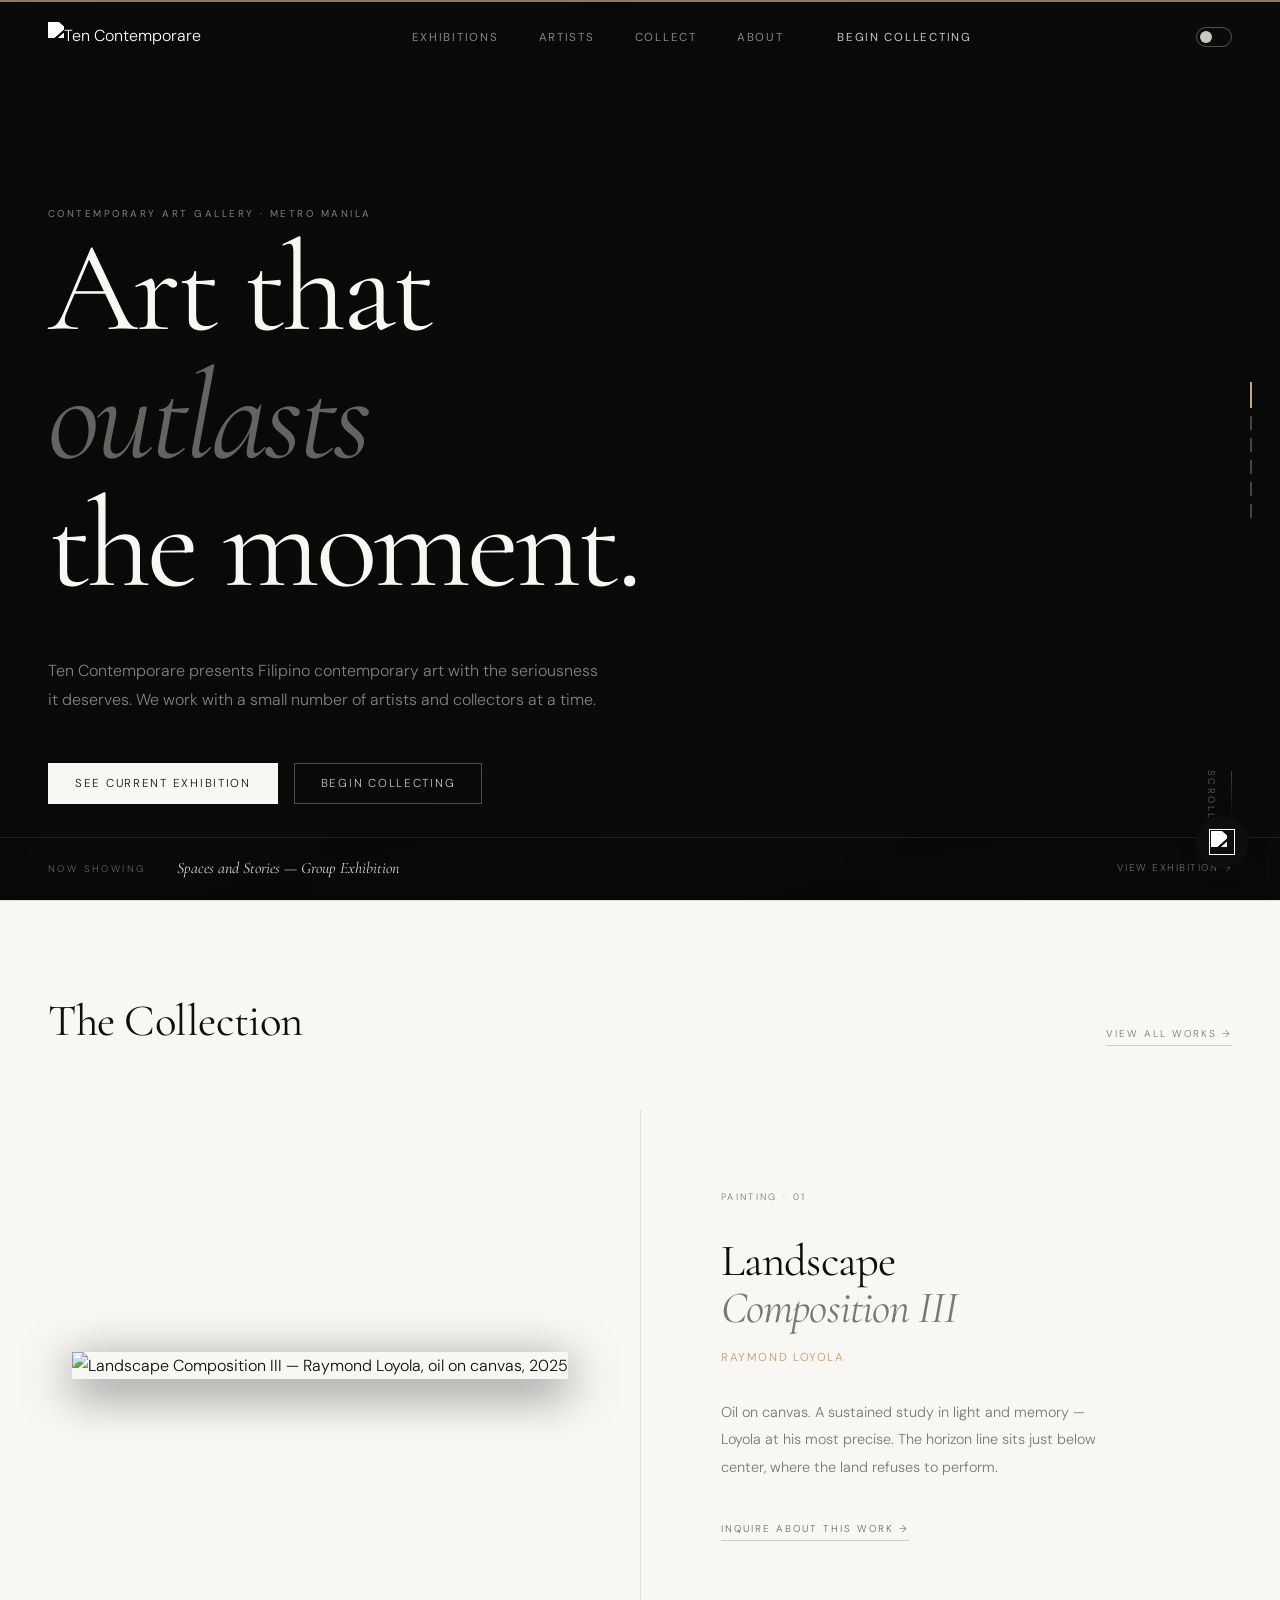
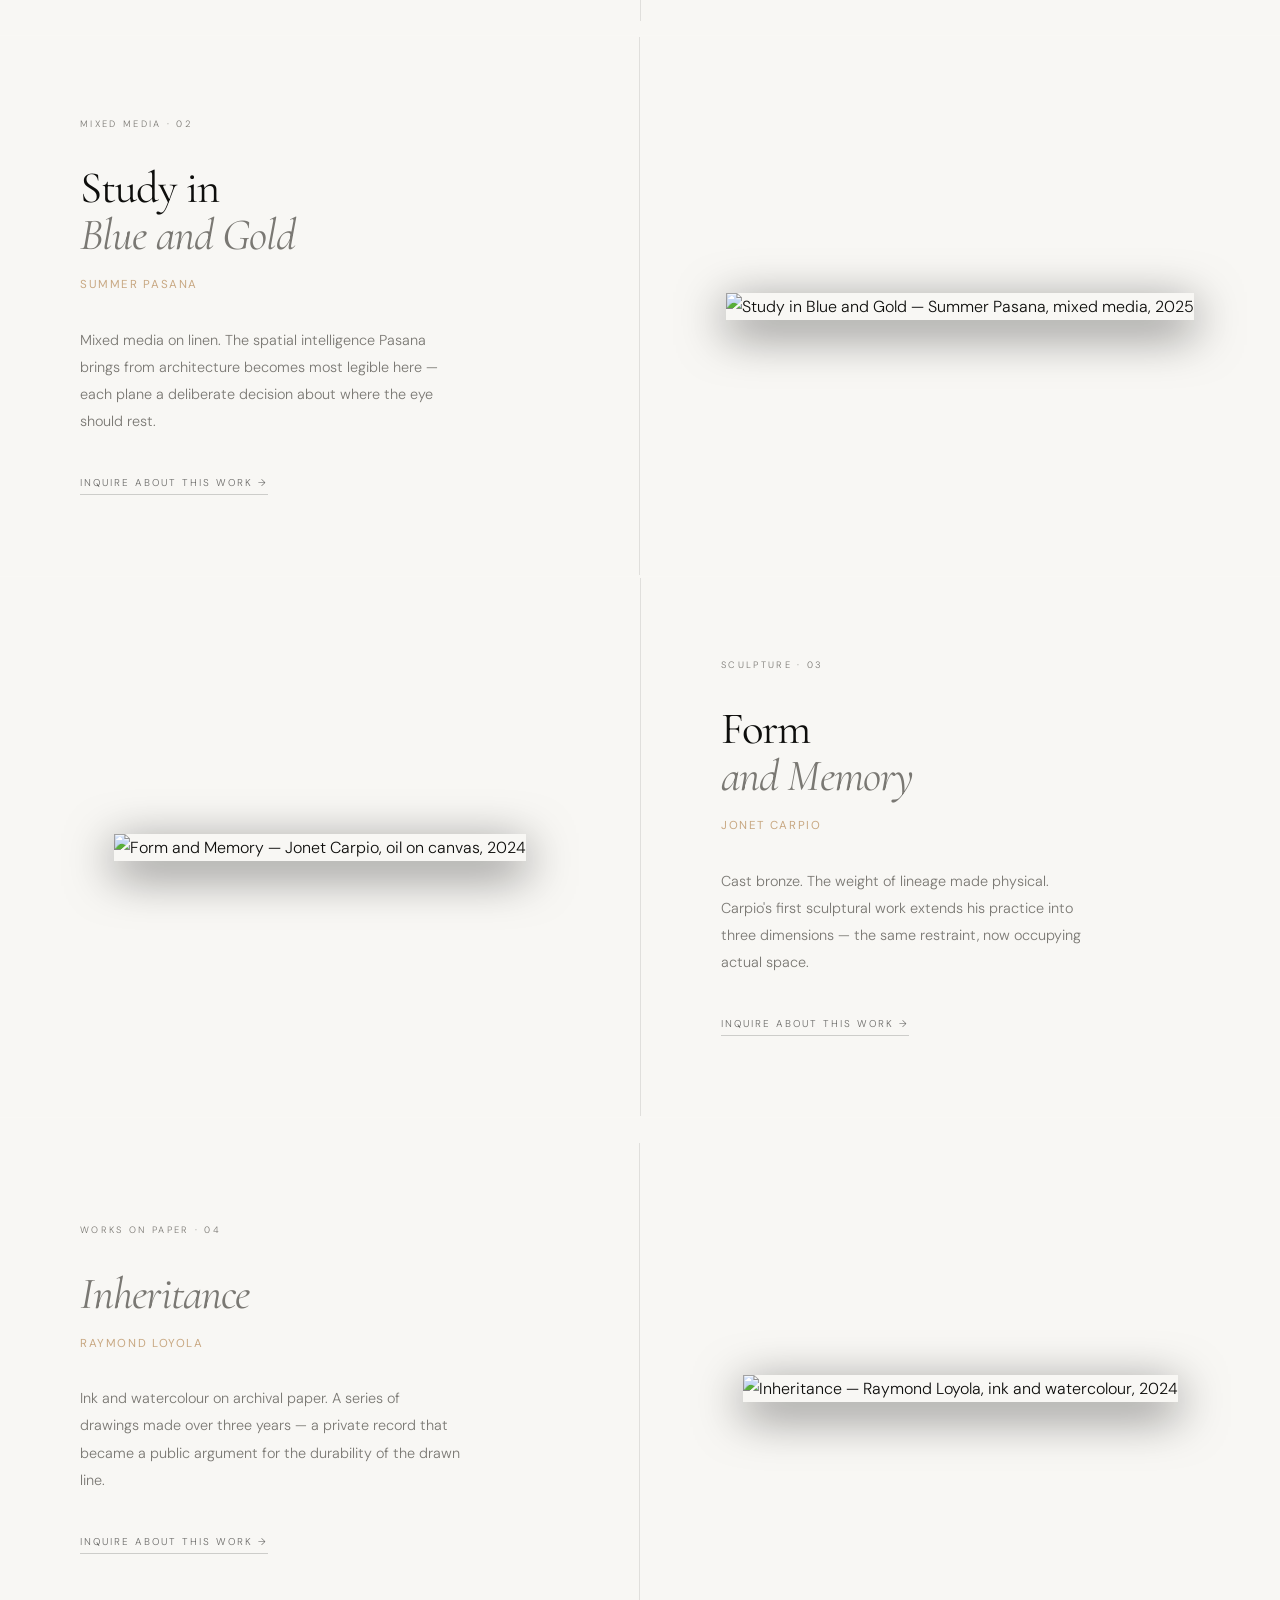
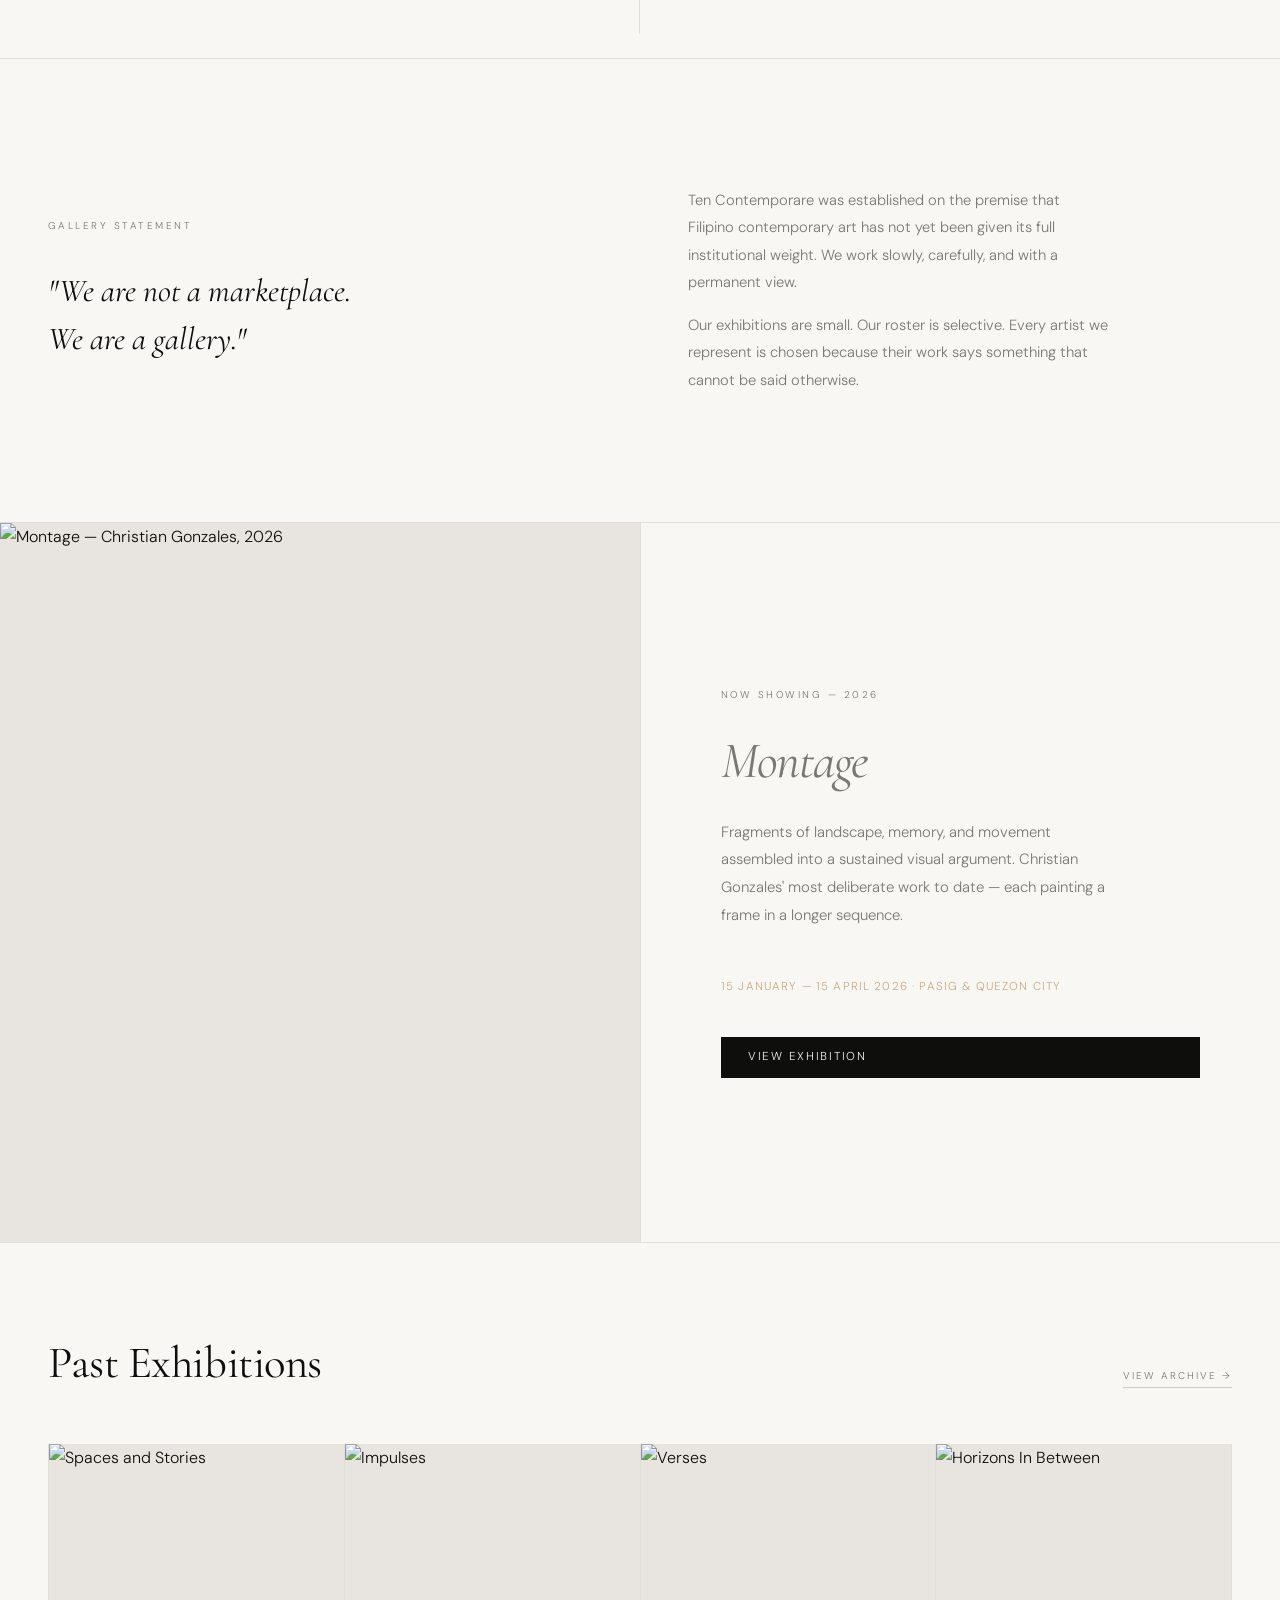
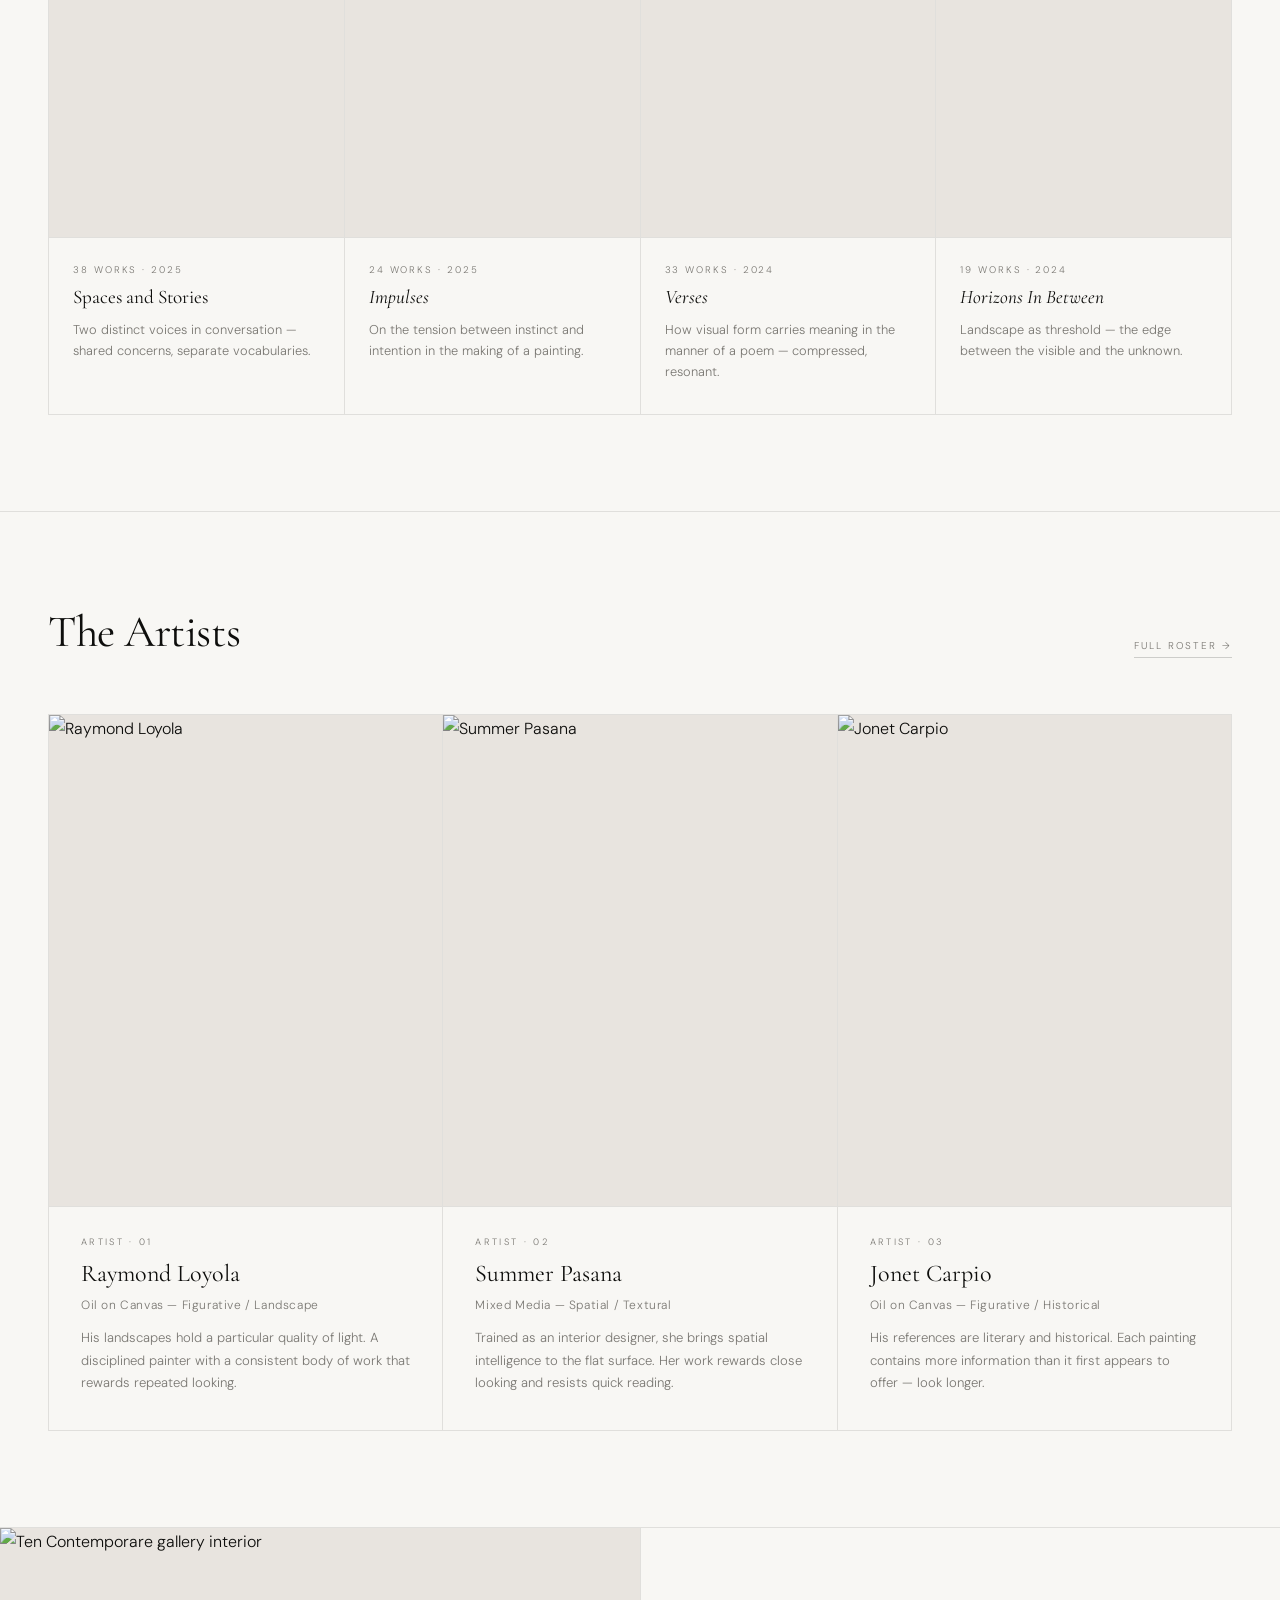
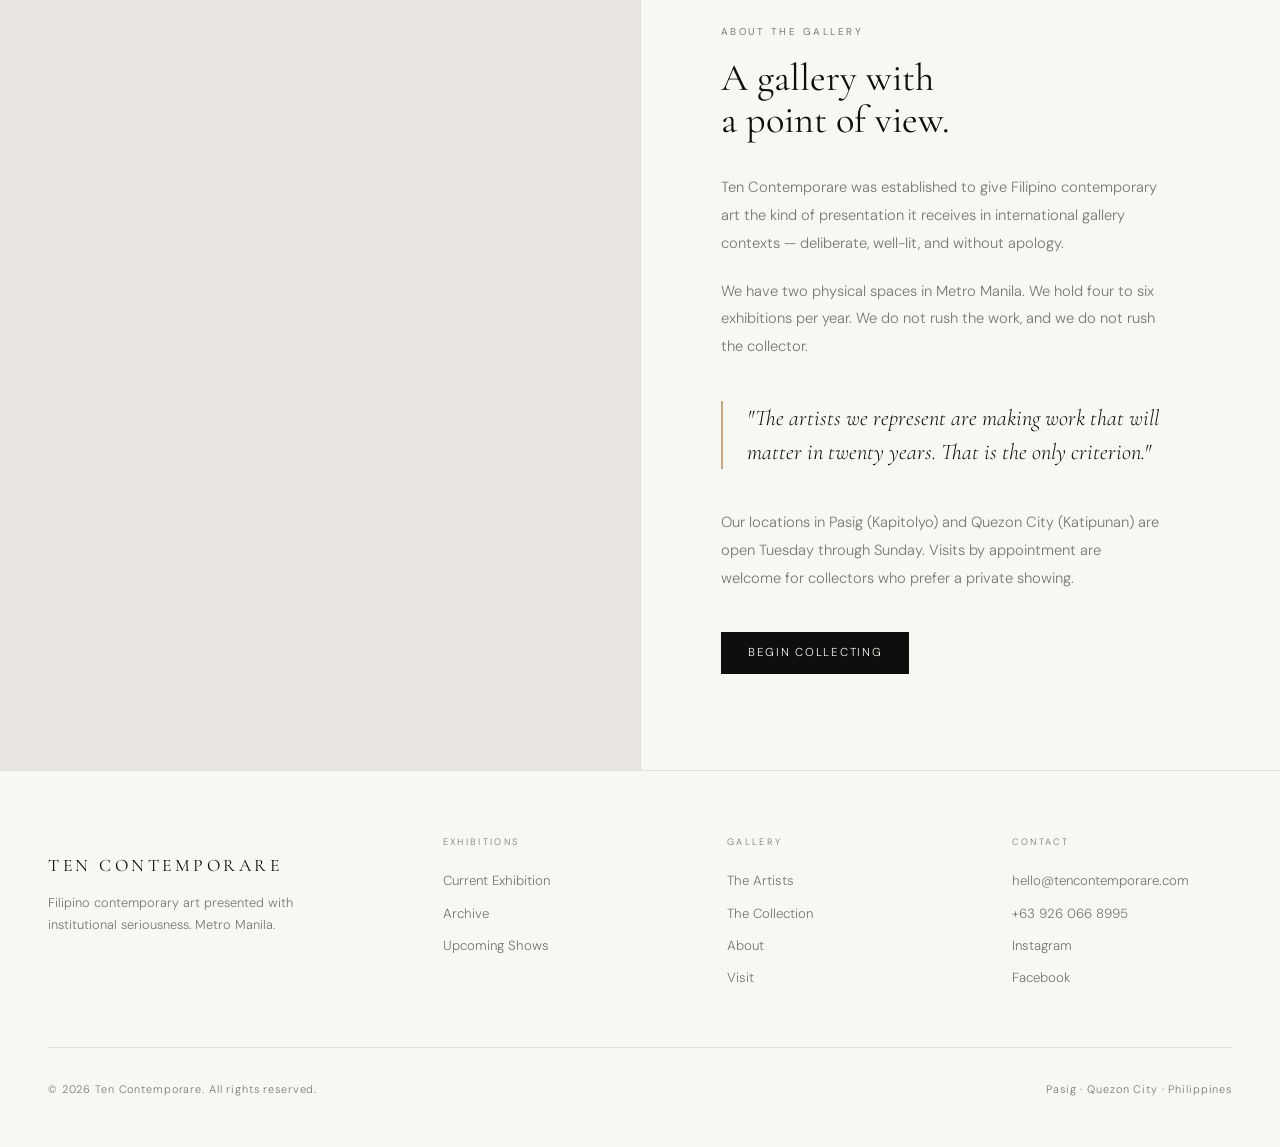
==== commit de9a2a3c: "Add multi-page site with dark mode, flatten structure - Bring in 6 sub-pages: about, artists, contac" ====
--- a/index.html
+++ b/index.html
@@ -7,13 +7,14 @@
   <meta name="description" content="Ten Contemporare presents Filipino contemporary art with the seriousness it deserves. Gallery spaces in Pasig and Quezon City, Metro Manila.">
   <meta property="og:title" content="Ten Contemporare — Filipino Contemporary Art Gallery">
   <meta property="og:description" content="A gallery that presents Filipino contemporary art through a lens of permanence. Metro Manila.">
-  <meta property="og:image" content="assets/og-image.jpg">
+  <meta property="og:image" content="https://tencontemporare.com/og-image.jpg">
   <meta property="og:url" content="https://tencontemporare.com/">
   <meta name="twitter:card" content="summary_large_image">
   <link rel="preconnect" href="https://fonts.googleapis.com">
   <link rel="preconnect" href="https://fonts.gstatic.com" crossorigin>
   <link href="https://fonts.googleapis.com/css2?family=Cormorant+Garamond:ital,wght@0,300;0,400;0,600;1,300;1,400;1,600&family=DM+Sans:ital,opsz,wght@0,9..40,300;0,9..40,400;0,9..40,500;1,9..40,300;1,9..40,400&display=swap" rel="stylesheet">
-  <link rel="stylesheet" href="css/main.css">
+  <link rel="stylesheet" href="main.css">
+  <script>(function(){var t=localStorage.getItem('tc-theme');if(t)document.documentElement.setAttribute('data-theme',t);}());</script>
 
   <script type="application/ld+json">
   {
@@ -45,10 +46,8 @@
 </head>
 <body>
 
-<!-- Skip link (keyboard accessibility) -->
 <a href="#hero" class="skip-link">Skip to content</a>
 
-<!-- Loader -->
 <div id="loader">
   <div class="loader-content">
     <span class="loader-wordmark">Ten Contemporare</span>
@@ -59,34 +58,32 @@
   </div>
 </div>
 
-<!-- Scroll Progress -->
 <div id="scrollProgress"></div>
 
-<!-- Navbar -->
 <nav id="navbar">
   <div class="nav-inner">
-    <a href="#hero" class="nav-logo" aria-label="Ten Contemporare Home">
+    <a href="/" class="nav-logo" aria-label="Ten Contemporare Home">
       <span class="nav-logo-text">Ten Contemporare</span>
     </a>
     <div class="nav-links">
-      <a href="#exhibitions">Exhibitions</a>
-      <a href="#artists">Artists</a>
+      <a href="/exhibitions">Exhibitions</a>
+      <a href="/artists">Artists</a>
       <a href="#collect">Collect</a>
-      <a href="#about">About</a>
+      <a href="/about">About</a>
       <a href="#collect" class="nav-cta">Begin Collecting</a>
     </div>
+    <button class="theme-toggle" role="switch" aria-checked="false" aria-label="Switch to dark mode"></button>
     <button class="nav-menu-btn" id="menuBtn" aria-label="Open menu">
       <span></span><span></span>
     </button>
   </div>
 </nav>
 
-<!-- Mobile Menu -->
 <div class="mobile-menu" id="mobileMenu">
-  <a href="#exhibitions" class="mm-link">Exhibitions</a>
-  <a href="#artists" class="mm-link">Artists</a>
+  <a href="/exhibitions" class="mm-link">Exhibitions</a>
+  <a href="/artists" class="mm-link">Artists</a>
   <a href="#collect" class="mm-link">Collect</a>
-  <a href="#about" class="mm-link">About</a>
+  <a href="/about" class="mm-link">About</a>
   <a href="#collect" class="mm-link mm-cta">Begin Collecting</a>
 </div>
 
@@ -94,7 +91,6 @@
      HERO — Looping video bg
 ════════════════════════════ -->
 <section id="hero">
-  <!-- Looping background video — replace src with Ten Contemporare footage -->
   <div class="hero-video-bg">
     <video
       id="heroVideo"
@@ -108,7 +104,6 @@
     ></video>
   </div>
   <div class="hero-overlay"></div>
-
   <div class="hero-top-rule"></div>
 
   <div class="hero-content">
@@ -116,7 +111,7 @@
     <h1 class="hero-title">Art that<br><em>outlasts</em><br>the moment.</h1>
     <p class="hero-statement">Ten Contemporare presents Filipino contemporary art with the seriousness it deserves. We work with a small number of artists and collectors at a time.</p>
     <div class="hero-actions">
-      <a href="#exhibitions" class="btn-primary">See Current Exhibition</a>
+      <a href="/exhibitions" class="btn-primary">See Current Exhibition</a>
       <a href="#collect" class="btn-secondary">Begin Collecting</a>
     </div>
   </div>
@@ -129,7 +124,7 @@
   <div class="hero-exhibition-bar">
     <span class="heb-label">Now Showing</span>
     <span class="heb-title">Montage — Christian Gonzales</span>
-    <a href="#exhibitions" class="heb-link">View Exhibition →</a>
+    <a href="/exhibitions" class="heb-link">View Exhibition →</a>
   </div>
 </section>
 
@@ -139,13 +134,11 @@
 <section id="artworks" class="artworks-section">
   <div class="artworks-header">
     <h2 class="section-title">The Collection</h2>
-    <a href="#collect" class="section-link">Enquire About a Work →</a>
-  </div>
-
-  <!-- Row 1 — Image LEFT -->
+    <a href="/works" class="section-link">View All Works →</a>
+  </div>
+
   <div class="artwork-row">
     <div class="artwork-media">
-      <!-- PLACEHOLDER: replace with Ten Contemporare artwork photography -->
       <img src="https://www.namiart-gallery.com/cdn/shop/files/649327715_1418520780290884_9056604840774717815_n.jpg?v=1773923412" alt="Landscape Composition III — Raymond Loyola, oil on canvas, 2025" loading="lazy">
     </div>
     <div class="artwork-info">
@@ -157,7 +150,6 @@
     </div>
   </div>
 
-  <!-- Row 2 — Image RIGHT -->
   <div class="artwork-row reversed">
     <div class="artwork-media">
       <img src="https://www.namiart-gallery.com/cdn/shop/collections/Verses_Poster_1080x1350_fb8c78a2-a8cb-435d-ac41-6c112e2f1504.png?v=1769234583" alt="Study in Blue and Gold — Summer Pasana, mixed media, 2025" loading="lazy">
@@ -171,7 +163,6 @@
     </div>
   </div>
 
-  <!-- Row 3 — Image LEFT -->
   <div class="artwork-row">
     <div class="artwork-media">
       <img src="https://www.namiart-gallery.com/cdn/shop/collections/632328236_1359537512523591_3542641750037734077_n.jpg?v=1771207428" alt="Form and Memory — Jonet Carpio, oil on canvas, 2024" loading="lazy">
@@ -185,10 +176,9 @@
     </div>
   </div>
 
-  <!-- Row 4 — Image RIGHT -->
   <div class="artwork-row reversed">
     <div class="artwork-media">
-      <img src="https://www.namiart-gallery.com/cdn/shop/collections/viber_image_2026-02-19_12-42-58-503.jpg?v=1771672505" alt="Inheritance — Raymond Loyola, oil on canvas, 2024" loading="lazy">
+      <img src="https://www.namiart-gallery.com/cdn/shop/collections/viber_image_2026-02-19_12-42-58-503.jpg?v=1771672505" alt="Inheritance — Raymond Loyola, ink and watercolour, 2024" loading="lazy">
     </div>
     <div class="artwork-info">
       <span class="artwork-index">Works on Paper · 04</span>
@@ -198,7 +188,6 @@
       <a href="#collect" class="artwork-link">Inquire About This Work →</a>
     </div>
   </div>
-
 </section>
 
 <!-- ═══════════════════════════
@@ -220,7 +209,6 @@
 ════════════════════════════ -->
 <section id="exhibitions" class="exhibition-feature">
   <div class="ef-image">
-    <!-- PLACEHOLDER: replace with Ten Contemporare exhibition photography -->
     <img
       src="https://www.namiart-gallery.com/cdn/shop/files/649327715_1418520780290884_9056604840774717815_n.jpg?v=1773923412"
       alt="Montage — Christian Gonzales, 2026"
@@ -232,7 +220,7 @@
     <h2 class="ef-title"><em>Montage</em></h2>
     <p class="ef-text">Fragments of landscape, memory, and movement assembled into a sustained visual argument. Christian Gonzales' most deliberate work to date — each painting a frame in a longer sequence.</p>
     <p class="ef-dates">15 January — 15 April 2026 · Pasig & Quezon City</p>
-    <a href="#" class="btn-primary">View Exhibition</a>
+    <a href="/exhibitions" class="btn-primary">View Exhibition</a>
   </div>
 </section>
 
@@ -242,14 +230,12 @@
 <section class="exhibitions-section">
   <div class="section-header">
     <h2 class="section-title">Past Exhibitions</h2>
-    <a href="#" class="section-link">View Archive →</a>
+    <a href="/exhibitions" class="section-link">View Archive →</a>
   </div>
 
   <div class="pe-grid">
-
-    <a href="#" class="pe-card">
+    <a href="/exhibitions" class="pe-card">
       <div class="pe-img-wrap">
-        <!-- PLACEHOLDER: replace with Ten Contemporare exhibition photography -->
         <img src="https://www.namiart-gallery.com/cdn/shop/collections/viber_image_2026-02-19_12-42-58-503.jpg?v=1771672505" alt="Spaces and Stories" loading="lazy">
       </div>
       <div class="pe-info">
@@ -259,7 +245,7 @@
       </div>
     </a>
 
-    <a href="#" class="pe-card">
+    <a href="/exhibitions" class="pe-card">
       <div class="pe-img-wrap">
         <img src="https://www.namiart-gallery.com/cdn/shop/collections/632328236_1359537512523591_3542641750037734077_n.jpg?v=1771207428" alt="Impulses" loading="lazy">
       </div>
@@ -270,7 +256,7 @@
       </div>
     </a>
 
-    <a href="#" class="pe-card">
+    <a href="/exhibitions" class="pe-card">
       <div class="pe-img-wrap">
         <img src="https://www.namiart-gallery.com/cdn/shop/collections/Verses_Poster_1080x1350_fb8c78a2-a8cb-435d-ac41-6c112e2f1504.png?v=1769234583" alt="Verses" loading="lazy">
       </div>
@@ -281,7 +267,7 @@
       </div>
     </a>
 
-    <a href="#" class="pe-card">
+    <a href="/exhibitions" class="pe-card">
       <div class="pe-img-wrap">
         <img src="https://www.namiart-gallery.com/cdn/shop/collections/rn-image_picker_lib_temp_151c6193-0bd0-4a9e-b04f-ff30f1b91f20.jpg?v=1773409877" alt="Horizons In Between" loading="lazy">
       </div>
@@ -291,7 +277,6 @@
         <p class="pe-excerpt">Landscape as threshold — the edge between the visible and the unknown.</p>
       </div>
     </a>
-
   </div>
 </section>
 
@@ -301,14 +286,12 @@
 <section id="artists" class="artists-section">
   <div class="section-header">
     <h2 class="section-title">The Artists</h2>
-    <a href="#" class="section-link">Full Roster →</a>
+    <a href="/artists" class="section-link">Full Roster →</a>
   </div>
 
   <div class="artists-grid">
-
-    <a href="#" class="artist-card">
+    <a href="/artists" class="artist-card">
       <div class="ac-img-wrap">
-        <!-- PLACEHOLDER: replace with Ten Contemporare artist portrait -->
         <img src="https://www.namiart-gallery.com/cdn/shop/collections/Raymond_Loyola.jpg?v=1719797313" alt="Raymond Loyola" loading="lazy">
       </div>
       <div class="ac-info">
@@ -319,7 +302,7 @@
       </div>
     </a>
 
-    <a href="#" class="artist-card">
+    <a href="/artists" class="artist-card">
       <div class="ac-img-wrap">
         <img src="https://www.namiart-gallery.com/cdn/shop/collections/Summer_Pasana.png?v=1705711338" alt="Summer Pasana" loading="lazy">
       </div>
@@ -331,7 +314,7 @@
       </div>
     </a>
 
-    <a href="#" class="artist-card">
+    <a href="/artists" class="artist-card">
       <div class="ac-img-wrap">
         <img src="https://www.namiart-gallery.com/cdn/shop/files/IMG_5144.jpg?v=1762338025" alt="Jonet Carpio" loading="lazy">
       </div>
@@ -342,182 +325,6 @@
         <p class="ac-statement">His references are literary and historical. Each painting contains more information than it first appears to offer — look longer.</p>
       </div>
     </a>
-
-  </div>
-</section>
-
-<!-- ═══════════════════════════
-     COLLECT — Acquisition funnel
-════════════════════════════ -->
-<section id="collect" class="collect-section">
-  <div class="collect-inner">
-
-    <div class="collect-intro">
-      <span class="eyebrow gold">Collect</span>
-      <h2 class="collect-headline">The acquisition<br>journey begins here.</h2>
-      <p class="collect-subtext">For serious collectors and those acquiring their first work. We take the same care with both. Tell us where you are — we'll take it from there.</p>
-    </div>
-
-    <div class="funnel" id="collectFunnel">
-
-      <!-- Step 1: Intent -->
-      <div class="funnel-step active" data-step="1">
-        <div class="funnel-progress">
-          <div class="fp-dot active"></div>
-          <div class="fp-dot"></div>
-          <div class="fp-dot"></div>
-          <div class="fp-dot"></div>
-        </div>
-        <h3 class="funnel-question">What brings you here?</h3>
-        <p class="funnel-hint">Select one — this helps us point you in the right direction.</p>
-        <div class="funnel-options">
-          <button class="funnel-option" data-value="specific">
-            <span class="fo-text">I'm looking for a specific work</span>
-            <span class="fo-arrow">→</span>
-          </button>
-          <button class="funnel-option" data-value="start">
-            <span class="fo-text">I want to start collecting</span>
-            <span class="fo-arrow">→</span>
-          </button>
-          <button class="funnel-option" data-value="institution">
-            <span class="fo-text">I represent an institution or corporation</span>
-            <span class="fo-arrow">→</span>
-          </button>
-          <button class="funnel-option" data-value="research">
-            <span class="fo-text">I'm researching an artist</span>
-            <span class="fo-arrow">→</span>
-          </button>
-        </div>
-        <div class="funnel-nav">
-          <button class="btn-primary" onclick="funnelNext()">Continue</button>
-        </div>
-      </div>
-
-      <!-- Step 2: Area of interest -->
-      <div class="funnel-step" data-step="2">
-        <div class="funnel-progress">
-          <div class="fp-dot done"></div>
-          <div class="fp-dot active"></div>
-          <div class="fp-dot"></div>
-          <div class="fp-dot"></div>
-        </div>
-        <h3 class="funnel-question">What interests you?</h3>
-        <p class="funnel-hint">Select what draws you — we'll narrow from here.</p>
-        <div class="funnel-options">
-          <button class="funnel-option" data-value="figurative">
-            <span class="fo-text">Painting — figurative</span>
-            <span class="fo-arrow">→</span>
-          </button>
-          <button class="funnel-option" data-value="abstract">
-            <span class="fo-text">Painting — abstract</span>
-            <span class="fo-arrow">→</span>
-          </button>
-          <button class="funnel-option" data-value="paper">
-            <span class="fo-text">Works on paper</span>
-            <span class="fo-arrow">→</span>
-          </button>
-          <button class="funnel-option" data-value="sculpture">
-            <span class="fo-text">Sculpture</span>
-            <span class="fo-arrow">→</span>
-          </button>
-          <button class="funnel-option" data-value="open">
-            <span class="fo-text">I'm open to a recommendation</span>
-            <span class="fo-arrow">→</span>
-          </button>
-        </div>
-        <div class="funnel-nav">
-          <button class="btn-primary" onclick="funnelNext()">Continue</button>
-          <button class="btn-ghost" onclick="funnelBack()">← Back</button>
-        </div>
-      </div>
-
-      <!-- Step 3: What matters -->
-      <div class="funnel-step" data-step="3">
-        <div class="funnel-progress">
-          <div class="fp-dot done"></div>
-          <div class="fp-dot done"></div>
-          <div class="fp-dot active"></div>
-          <div class="fp-dot"></div>
-        </div>
-        <h3 class="funnel-question">What matters to you?</h3>
-        <p class="funnel-hint">Select all that apply.</p>
-        <div class="funnel-checks">
-          <label class="funnel-check">
-            <div class="fc-box"></div>
-            <span class="fc-label">Provenance and full documentation</span>
-          </label>
-          <label class="funnel-check">
-            <div class="fc-box"></div>
-            <span class="fc-label">Long-term investment potential</span>
-          </label>
-          <label class="funnel-check">
-            <div class="fc-box"></div>
-            <span class="fc-label">A specific price range</span>
-          </label>
-          <label class="funnel-check">
-            <div class="fc-box"></div>
-            <span class="fc-label">An artist I already know</span>
-          </label>
-          <label class="funnel-check">
-            <div class="fc-box"></div>
-            <span class="fc-label">Something I haven't seen before</span>
-          </label>
-        </div>
-        <div class="funnel-nav">
-          <button class="btn-primary" onclick="funnelNext()">Continue</button>
-          <button class="btn-ghost" onclick="funnelBack()">← Back</button>
-        </div>
-      </div>
-
-      <!-- Step 4: Contact -->
-      <div class="funnel-step" data-step="4">
-        <div class="funnel-progress">
-          <div class="fp-dot done"></div>
-          <div class="fp-dot done"></div>
-          <div class="fp-dot done"></div>
-          <div class="fp-dot active"></div>
-        </div>
-        <h3 class="funnel-question">How do we reach you?</h3>
-        <p class="funnel-hint">We respond within 48 hours. No follow-up sequences, no sales calls.</p>
-        <form class="funnel-form" id="collectForm" onsubmit="funnelSubmit(event)">
-          <div class="ff-field">
-            <label class="ff-label" for="ff-name">Name</label>
-            <input class="ff-input" id="ff-name" type="text" placeholder="Your name" required autocomplete="name">
-          </div>
-          <div class="ff-field">
-            <label class="ff-label" for="ff-email">Email</label>
-            <input class="ff-input" id="ff-email" type="email" placeholder="you@example.com" required autocomplete="email">
-          </div>
-          <div class="ff-field">
-            <label class="ff-label" for="ff-phone">Phone <span style="opacity:0.45;">(optional)</span></label>
-            <input class="ff-input" id="ff-phone" type="tel" placeholder="+63" autocomplete="tel">
-          </div>
-          <div class="ff-field">
-            <label class="ff-label" for="ff-note">Anything else</label>
-            <input class="ff-input" id="ff-note" type="text" placeholder="A work you have in mind, a budget, a question">
-          </div>
-          <div class="funnel-nav">
-            <button type="submit" class="btn-primary">Send Enquiry</button>
-            <button type="button" class="btn-ghost" onclick="funnelBack()">← Back</button>
-          </div>
-        </form>
-      </div>
-
-      <!-- Step 5: Thank you -->
-      <div class="funnel-step" data-step="5">
-        <div class="funnel-progress">
-          <div class="fp-dot done"></div>
-          <div class="fp-dot done"></div>
-          <div class="fp-dot done"></div>
-          <div class="fp-dot done"></div>
-        </div>
-        <div class="funnel-thankyou">
-          <h3 class="fty-title">We'll be in touch.</h3>
-          <p class="fty-text">Expect a reply within 48 hours. In the meantime, take time with the work — there's no rush here.</p>
-        </div>
-      </div>
-
-    </div>
   </div>
 </section>
 
@@ -526,7 +333,6 @@
 ════════════════════════════ -->
 <section id="about" class="about-section">
   <div class="about-image">
-    <!-- PLACEHOLDER: replace with Ten Contemporare gallery interior photography -->
     <img
       src="https://images.unsplash.com/photo-1518998053901-5348d3961a04?w=1200&q=80"
       alt="Ten Contemporare gallery interior"
@@ -562,23 +368,23 @@
       </div>
       <div class="footer-col">
         <span class="fc-label">Exhibitions</span>
-        <a href="#exhibitions">Current Exhibition</a>
-        <a href="#exhibitions">Archive</a>
-        <a href="#collect">Upcoming Shows</a>
+        <a href="/exhibitions">Current Exhibition</a>
+        <a href="/exhibitions">Archive</a>
+        <a href="/#collect">Upcoming Shows</a>
       </div>
       <div class="footer-col">
         <span class="fc-label">Gallery</span>
-        <a href="#artists">The Artists</a>
-        <a href="#collect">Collect</a>
-        <a href="#about">About</a>
-        <a href="#about">Visit</a>
+        <a href="/artists">The Artists</a>
+        <a href="/works">The Collection</a>
+        <a href="/about">About</a>
+        <a href="/visit">Visit</a>
       </div>
       <div class="footer-col">
         <span class="fc-label">Contact</span>
         <a href="mailto:hello@tencontemporare.com">hello@tencontemporare.com</a>
         <a href="tel:+639260668995">+63 926 066 8995</a>
-        <a href="#" target="_blank" rel="noopener">Instagram</a>
-        <a href="#" target="_blank" rel="noopener">Facebook</a>
+        <a href="https://instagram.com/tencontemporare" target="_blank" rel="noopener">Instagram</a>
+        <a href="https://facebook.com/tencontemporare" target="_blank" rel="noopener">Facebook</a>
       </div>
     </div>
     <div class="footer-bottom">
@@ -588,8 +394,9 @@
   </div>
 </footer>
 
+<script src="https://unpkg.com/lenis@1.1.14/dist/lenis.min.js"></script>
 <script src="https://cdnjs.cloudflare.com/ajax/libs/gsap/3.12.5/gsap.min.js"></script>
 <script src="https://cdnjs.cloudflare.com/ajax/libs/gsap/3.12.5/ScrollTrigger.min.js"></script>
-<script src="js/main.js"></script>
+<script src="main.js"></script>
 </body>
 </html>
--- a/main.css
+++ b/main.css
@@ -0,0 +1,2418 @@
+/* ═══════════════════════════════════════
+   Ten Contemporare — Main Stylesheet
+   White cube. Warm restraint.
+   Cormorant Garamond + DM Sans Light
+   Inspired by Hermès, Dior, white cube gallery tradition
+════════════════════════════════════════ */
+
+*, *::before, *::after { margin: 0; padding: 0; box-sizing: border-box; }
+
+:root {
+  --white:  #F8F7F4;   /* gallery wall — warm off-white */
+  --black:  #0E0E0C;   /* warm near-black — all type, borders, wordmark */
+  --gold:   #C8A882;   /* single warm accent — used sparingly */
+  --mid:    #7A7873;   /* captions, dates, metadata only */
+  --border: rgba(14,14,12,0.1);
+  --border-strong: rgba(14,14,12,0.18);
+
+  /* Dark section (video) */
+  --dark-bg: #0a0a09;
+  --dark-border: rgba(248,247,244,0.08);
+  --glass: rgba(248,247,244,0.04);
+}
+
+html { scroll-behavior: auto; }
+
+body {
+  font-family: 'DM Sans', sans-serif;
+  font-weight: 300;
+  background: var(--white);
+  color: var(--black);
+  line-height: 1.7;
+  -webkit-font-smoothing: antialiased;
+  -moz-osx-font-smoothing: grayscale;
+  overflow-x: hidden;
+}
+
+img { display: block; max-width: 100%; }
+a { text-decoration: none; color: inherit; }
+
+/* ── Focus visible — keyboard nav (WCAG AA) ── */
+:focus { outline: none; }
+
+:focus-visible {
+  outline: 2px solid var(--gold);
+  outline-offset: 3px;
+}
+
+/* Darker ring on light-bg interactive elements */
+.btn-primary:focus-visible,
+.btn-secondary:focus-visible,
+.nav-cta:focus-visible {
+  outline-color: var(--black);
+  outline-offset: 4px;
+}
+
+/* Skip link for keyboard users */
+.skip-link {
+  position: absolute;
+  top: -100%;
+  left: 1rem;
+  padding: 0.6em 1.2em;
+  background: var(--black);
+  color: var(--white);
+  font-size: 0.8rem;
+  letter-spacing: 0.1em;
+  z-index: 99999;
+  transition: top 0.2s;
+}
+.skip-link:focus { top: 1rem; }
+
+/* ── Loader ── */
+#loader {
+  position: fixed;
+  inset: 0;
+  background: var(--white);
+  z-index: 9999;
+  display: flex;
+  align-items: center;
+  justify-content: center;
+  transition: opacity 0.7s ease;
+}
+
+.loader-content {
+  display: flex;
+  flex-direction: column;
+  align-items: center;
+  gap: 1.75rem;
+}
+
+.loader-logo {
+  height: 36px;
+  width: auto;
+}
+
+.loader-wordmark {
+  font-family: 'Cormorant Garamond', serif;
+  font-size: 1.1rem;
+  font-weight: 400;
+  letter-spacing: 0.35em;
+  text-transform: uppercase;
+  color: var(--black);
+  opacity: 0.7;
+}
+
+.loader-text {
+  font-size: 0.6rem;
+  letter-spacing: 0.35em;
+  text-transform: uppercase;
+  color: var(--mid);
+}
+
+.loader-bar-track {
+  width: 160px;
+  height: 1px;
+  background: var(--border);
+}
+
+.loader-bar-fill {
+  height: 100%;
+  width: 0%;
+  background: var(--gold);
+  transition: width 0.3s ease;
+}
+
+/* ── Scroll Progress ── */
+#scrollProgress {
+  position: fixed;
+  top: 0; left: 0;
+  height: 1px;
+  width: 0%;
+  background: var(--gold);
+  z-index: 10000;
+  transition: width 0.1s linear;
+}
+
+/* ── Navbar ── */
+#navbar {
+  position: fixed;
+  top: 0;
+  left: 0; right: 0;
+  z-index: 1000;
+  transition: all 0.5s cubic-bezier(0.16,1,0.3,1);
+}
+
+.nav-inner {
+  max-width: 100%;
+  margin: 0 auto;
+  padding: 22px 48px;
+  display: flex;
+  justify-content: space-between;
+  align-items: center;
+  transition: all 0.5s cubic-bezier(0.16,1,0.3,1);
+}
+
+/* Nav starts transparent over hero */
+#navbar .nav-inner { background: transparent; }
+
+#navbar.nav-scrolled .nav-inner {
+  background: rgba(248,247,244,0.92);
+  backdrop-filter: blur(20px);
+  -webkit-backdrop-filter: blur(20px);
+  border-bottom: 1px solid var(--border);
+  padding: 16px 48px;
+}
+
+/* Dark context (over video section) */
+#navbar.nav-dark .nav-logo-text,
+#navbar.nav-dark .nav-links a { color: rgba(248,247,244,0.8); }
+#navbar.nav-dark .nav-cta { border-color: rgba(248,247,244,0.3); color: rgba(248,247,244,0.85); }
+
+.nav-logo {
+  display: flex;
+  align-items: center;
+  gap: 0.75rem;
+}
+
+.nav-logo-text {
+  font-family: 'Cormorant Garamond', serif;
+  font-size: 1rem;
+  font-weight: 400;
+  letter-spacing: 0.2em;
+  text-transform: uppercase;
+  color: var(--black);
+  transition: color 0.3s;
+}
+
+.nav-logo-img {
+  height: 30px;
+  width: auto;
+  display: block;
+  filter: brightness(0) invert(1);
+  transition: filter 0.35s ease;
+}
+#navbar.nav-scrolled .nav-logo-img { filter: none; }
+html[data-theme="dark"] #navbar.nav-scrolled .nav-logo-img { filter: brightness(0) invert(1); }
+
+/* Loader logo */
+.loader-logo {
+  width: 56px;
+  height: auto;
+  margin-bottom: 1.75rem;
+  opacity: 0.75;
+}
+
+/* Mobile menu logo */
+.mm-logo {
+  width: 44px;
+  height: auto;
+  opacity: 0.7;
+  margin-bottom: 0.5rem;
+}
+html[data-theme="dark"] .mm-logo { filter: brightness(0) invert(1); }
+
+/* Footer logo */
+.footer-logo {
+  width: 44px;
+  height: auto;
+  opacity: 0.65;
+  margin-bottom: 1rem;
+  display: block;
+}
+html[data-theme="dark"] .footer-logo { filter: brightness(0) invert(1); }
+
+.nav-links {
+  display: flex;
+  align-items: center;
+  gap: 2.5rem;
+}
+
+.nav-links a {
+  font-size: 0.72rem;
+  font-weight: 400;
+  letter-spacing: 0.15em;
+  text-transform: uppercase;
+  color: var(--black);
+  opacity: 0.65;
+  transition: opacity 0.2s, color 0.3s;
+}
+
+.nav-links a:hover { opacity: 1; }
+
+.nav-cta {
+  opacity: 1 !important;
+  border: 1px solid var(--border-strong) !important;
+  padding: 0.4em 1.1em;
+  border-radius: 0;
+  transition: background 0.25s, color 0.25s, border-color 0.25s !important;
+}
+
+.nav-cta:hover {
+  background: var(--black) !important;
+  color: var(--white) !important;
+  border-color: var(--black) !important;
+}
+
+.nav-menu-btn {
+  display: none;
+  flex-direction: column;
+  gap: 5px;
+  background: none;
+  border: none;
+  cursor: pointer;
+  padding: 4px;
+}
+
+.nav-menu-btn span {
+  display: block;
+  width: 22px;
+  height: 1px;
+  background: var(--black);
+  transition: all 0.3s ease;
+}
+
+.mobile-menu {
+  position: fixed;
+  inset: 0;
+  background: var(--white);
+  z-index: 999;
+  display: flex;
+  flex-direction: column;
+  align-items: center;
+  justify-content: center;
+  gap: 2.5rem;
+  opacity: 0;
+  pointer-events: none;
+  transition: opacity 0.3s ease;
+}
+
+.mobile-menu.open { opacity: 1; pointer-events: all; }
+
+.mm-link {
+  font-family: 'Cormorant Garamond', serif;
+  font-size: 2.4rem;
+  font-weight: 400;
+  letter-spacing: 0.1em;
+  color: var(--black);
+  opacity: 0.7;
+  transition: opacity 0.2s;
+}
+
+.mm-link:hover, .mm-cta { opacity: 1; }
+
+/* ── Theme toggle switch ── */
+.theme-toggle {
+  background: none;
+  border: 1px solid var(--border-strong);
+  cursor: pointer;
+  width: 36px;
+  height: 20px;
+  border-radius: 10px;
+  position: relative;
+  flex-shrink: 0;
+  transition: background 0.25s, border-color 0.25s;
+  padding: 0;
+}
+.theme-toggle::after {
+  content: '';
+  position: absolute;
+  top: 3px;
+  left: 3px;
+  width: 12px;
+  height: 12px;
+  background: var(--black);
+  border-radius: 50%;
+  transition: transform 0.25s, background 0.25s;
+}
+html[data-theme="dark"] .theme-toggle {
+  background: rgba(248,247,244,0.12);
+  border-color: rgba(248,247,244,0.3);
+}
+html[data-theme="dark"] .theme-toggle::after {
+  background: var(--white);
+  transform: translateX(16px);
+}
+#navbar.nav-dark .theme-toggle { border-color: rgba(248,247,244,0.3); }
+#navbar.nav-dark .theme-toggle::after { background: rgba(248,247,244,0.8); }
+
+/* ── .bg-dark — always-dark sections (two-spaces, getting-here CTAs) ── */
+.bg-dark {
+  background: var(--dark-bg);
+}
+
+/* ── Buttons ── */
+.btn-primary {
+  display: inline-flex;
+  align-items: center;
+  background: var(--black);
+  color: var(--white);
+  padding: 0.85em 2.25em;
+  font-family: 'DM Sans', sans-serif;
+  font-weight: 300;
+  font-size: 0.72rem;
+  letter-spacing: 0.15em;
+  text-transform: uppercase;
+  border: 1px solid var(--black);
+  transition: background 0.25s, color 0.25s;
+}
+
+.btn-primary:hover {
+  background: transparent;
+  color: var(--black);
+}
+
+.btn-primary.light {
+  background: var(--white);
+  color: var(--black);
+  border-color: var(--white);
+}
+
+.btn-primary.light:hover {
+  background: transparent;
+  color: var(--white);
+  border-color: rgba(248,247,244,0.5);
+}
+
+.btn-secondary {
+  display: inline-flex;
+  align-items: center;
+  background: transparent;
+  color: var(--black);
+  padding: 0.85em 2.25em;
+  font-size: 0.72rem;
+  font-weight: 300;
+  letter-spacing: 0.15em;
+  text-transform: uppercase;
+  border: 1px solid var(--border-strong);
+  transition: background 0.25s, color 0.25s;
+}
+
+.btn-secondary:hover {
+  background: var(--black);
+  color: var(--white);
+  border-color: var(--black);
+}
+
+.btn-ghost {
+  display: inline-flex;
+  align-items: center;
+  gap: 0.6rem;
+  background: transparent;
+  color: var(--mid);
+  font-size: 0.7rem;
+  font-weight: 300;
+  letter-spacing: 0.15em;
+  text-transform: uppercase;
+  border: none;
+  cursor: pointer;
+  font-family: 'DM Sans', sans-serif;
+  transition: color 0.2s;
+}
+
+.btn-ghost:hover { color: var(--black); }
+
+/* ── Section commons ── */
+.eyebrow {
+  font-size: 0.62rem;
+  letter-spacing: 0.25em;
+  text-transform: uppercase;
+  color: var(--mid);
+  font-weight: 400;
+  margin-bottom: 1rem;
+  display: block;
+}
+
+.eyebrow.gold { color: var(--gold); }
+
+.display-title {
+  font-family: 'Cormorant Garamond', serif;
+  font-weight: 400;
+  line-height: 1.0;
+  letter-spacing: -0.02em;
+  color: var(--black);
+}
+
+.section-rule {
+  width: 40px;
+  height: 1px;
+  background: var(--border-strong);
+  margin: 3rem 0;
+}
+
+/* ═══════════════════════════
+   HERO — Looping video bg
+════════════════════════════ */
+#hero {
+  min-height: 100vh;
+  display: flex;
+  flex-direction: column;
+  justify-content: flex-end;
+  padding: 0 48px 6rem;
+  position: relative;
+  background: var(--dark-bg);
+  overflow: hidden;
+  z-index: 1;
+}
+
+/* Video fill */
+.hero-video-bg {
+  position: absolute;
+  inset: 0;
+  z-index: 0;
+}
+
+.hero-video-bg video {
+  width: 100%;
+  height: 100%;
+  object-fit: cover;
+}
+
+/* Gradient overlay — preserves legibility without killing the video */
+.hero-overlay {
+  position: absolute;
+  inset: 0;
+  z-index: 2;
+  background: linear-gradient(
+    160deg,
+    rgba(10,10,9,0.22) 0%,
+    rgba(10,10,9,0.50) 55%,
+    rgba(10,10,9,0.80) 100%
+  );
+}
+
+/* All interactive/text children sit above video + overlay */
+.hero-top-rule,
+.hero-content,
+.hero-scroll-hint,
+.hero-exhibition-bar { position: relative; z-index: 3; }
+
+/* Hero text — light on dark */
+#hero .hero-eyebrow  { color: rgba(248,247,244,0.5); }
+#hero .hero-title    { color: var(--white); }
+#hero .hero-title em { color: rgba(248,247,244,0.38); }
+#hero .hero-statement { color: rgba(248,247,244,0.5); }
+#hero .hero-scroll-hint { color: rgba(248,247,244,0.38); }
+#hero .scroll-line { background: linear-gradient(to bottom, rgba(248,247,244,0.22), transparent); }
+
+/* Exhibition bar — frosted strip at bottom of hero */
+#hero .hero-exhibition-bar {
+  border-top-color: rgba(248,247,244,0.1);
+  background: rgba(10,10,9,0.28);
+  backdrop-filter: blur(10px);
+  -webkit-backdrop-filter: blur(10px);
+}
+#hero .heb-label         { color: rgba(248,247,244,0.38); }
+#hero .heb-title         { color: rgba(248,247,244,0.85); }
+#hero .heb-link          { color: rgba(248,247,244,0.42); }
+#hero .heb-link:hover    { color: var(--white); }
+
+/* Buttons on dark hero */
+#hero .btn-primary {
+  background: var(--white);
+  color: var(--black);
+  border-color: var(--white);
+}
+#hero .btn-primary:hover {
+  background: transparent;
+  color: var(--white);
+  border-color: rgba(248,247,244,0.45);
+}
+#hero .btn-secondary {
+  color: rgba(248,247,244,0.8);
+  border-color: rgba(248,247,244,0.28);
+}
+#hero .btn-secondary:hover {
+  background: rgba(248,247,244,0.08);
+  color: var(--white);
+  border-color: rgba(248,247,244,0.5);
+}
+
+.hero-top-rule {
+  position: absolute;
+  top: 0; left: 0; right: 0;
+  height: 1px;
+  background: var(--border);
+}
+
+.hero-content {
+  max-width: 1200px;
+  width: 100%;
+}
+
+.hero-eyebrow {
+  font-size: 0.62rem;
+  letter-spacing: 0.25em;
+  text-transform: uppercase;
+  color: var(--mid);
+  font-weight: 400;
+  margin-bottom: 2.5rem;
+  opacity: 0;
+  animation: fadeUp 1s ease forwards 0.4s;
+}
+
+.hero-title {
+  font-family: 'Cormorant Garamond', serif;
+  font-size: clamp(64px, 10vw, 130px);
+  font-weight: 400;
+  line-height: 1.0;
+  letter-spacing: -0.03em;
+  color: var(--black);
+  margin-bottom: 3rem;
+  opacity: 0;
+  animation: fadeUp 1s ease forwards 0.6s;
+}
+
+.hero-title em {
+  font-style: italic;
+  color: var(--mid);
+}
+
+.hero-statement {
+  max-width: 560px;
+  font-size: 1rem;
+  color: var(--mid);
+  line-height: 1.8;
+  font-weight: 300;
+  margin-bottom: 3rem;
+  opacity: 0;
+  animation: fadeUp 1s ease forwards 0.8s;
+}
+
+.hero-actions {
+  display: flex;
+  gap: 1rem;
+  align-items: center;
+  flex-wrap: wrap;
+  opacity: 0;
+  animation: fadeUp 1s ease forwards 1s;
+}
+
+.hero-scroll-hint {
+  position: absolute;
+  right: 48px;
+  bottom: 5rem;
+  display: flex;
+  flex-direction: column;
+  align-items: center;
+  gap: 0.75rem;
+  font-size: 0.6rem;
+  letter-spacing: 0.25em;
+  text-transform: uppercase;
+  color: var(--mid);
+  writing-mode: vertical-rl;
+  opacity: 0;
+  animation: fadeIn 1s ease forwards 1.4s;
+}
+
+.scroll-line {
+  width: 1px;
+  height: 48px;
+  background: linear-gradient(to bottom, var(--border-strong), transparent);
+  animation: scrollPulse 2s ease-in-out infinite;
+}
+
+/* ── Hero exhibition ticker ── */
+.hero-exhibition-bar {
+  position: absolute;
+  bottom: 0; left: 0; right: 0;
+  border-top: 1px solid var(--border);
+  display: flex;
+  align-items: center;
+  padding: 1.1rem 48px;
+  gap: 2rem;
+}
+
+.heb-label {
+  font-size: 0.6rem;
+  letter-spacing: 0.25em;
+  text-transform: uppercase;
+  color: var(--mid);
+  flex-shrink: 0;
+}
+
+.heb-title {
+  font-family: 'Cormorant Garamond', serif;
+  font-size: 1rem;
+  font-weight: 400;
+  font-style: italic;
+  color: var(--black);
+}
+
+.heb-link {
+  font-size: 0.62rem;
+  letter-spacing: 0.15em;
+  text-transform: uppercase;
+  color: var(--mid);
+  margin-left: auto;
+  flex-shrink: 0;
+  transition: color 0.2s;
+}
+
+.heb-link:hover { color: var(--black); }
+
+/* ═══════════════════════════
+   HERO SLIDESHOW — full-bleed crossfade
+════════════════════════════ */
+#heroSlideshow {
+  position: absolute;
+  inset: 0;
+  z-index: 1;
+  overflow: hidden;
+  pointer-events: none;
+}
+
+.hs-slide {
+  position: absolute;
+  inset: 0;
+  opacity: 0;
+  transition: opacity 2s cubic-bezier(0.4,0,0.2,1);
+  overflow: hidden;
+}
+
+.hs-slide.active {
+  opacity: 1;
+}
+
+.hs-slide-img {
+  width: 100%;
+  height: 100%;
+  object-fit: cover;
+  display: block;
+}
+
+.hs-slide.active .hs-slide-img {
+  animation: hsKenBurns 16s ease-in-out forwards;
+}
+
+@keyframes hsKenBurns {
+  from { transform: scale(1.0) translate(0, 0); }
+  to   { transform: scale(1.06) translate(-1%, 0.5%); }
+}
+
+/* Thin progress line at top of hero */
+.hs-progress-bar {
+  position: absolute;
+  top: 0; left: 0;
+  height: 2px;
+  background: var(--gold);
+  width: 0;
+  opacity: 0.7;
+  z-index: 3;
+  pointer-events: none;
+}
+
+/* Vertical dash nav — right edge */
+.hs-nav {
+  position: absolute;
+  right: 1.75rem;
+  top: 50%;
+  transform: translateY(-50%);
+  z-index: 3;
+  display: flex;
+  flex-direction: column;
+  gap: 8px;
+  pointer-events: all;
+}
+
+.hs-dot {
+  display: block;
+  width: 2px;
+  height: 14px;
+  background: rgba(248,247,244,0.25);
+  border: none;
+  padding: 0;
+  cursor: pointer;
+  transition: background 0.4s, height 0.4s;
+}
+
+.hs-dot.active {
+  background: var(--gold);
+  height: 26px;
+}
+
+/* Exhibition bar text fade on slide change */
+.heb-label,
+.heb-title { transition: opacity 0.4s ease; }
+
+@media (max-width: 768px) {
+  .hs-nav { display: none; }
+  .hs-progress-bar { opacity: 0.45; }
+}
+
+/* ═══════════════════════════
+   ARTWORKS SHOWCASE — alternating rows
+════════════════════════════ */
+.artworks-section {
+  background: var(--white);
+  border-top: 1px solid var(--border);
+  position: relative;
+  z-index: 1;
+}
+
+.artworks-header {
+  padding: 6rem 48px 3rem;
+  max-width: 1400px;
+  margin: 0 auto;
+  display: flex;
+  justify-content: space-between;
+  align-items: flex-end;
+}
+
+.artwork-row {
+  display: grid;
+  grid-template-columns: 1fr 1fr;
+  border-top: 1px solid var(--dark-border);
+  align-items: center;
+  gap: 0;
+}
+
+.artwork-row.reversed { grid-template-columns: 1fr 1fr; }
+
+/* Image cell — image floats with shadow */
+.artwork-media {
+  display: flex;
+  align-items: center;
+  justify-content: center;
+  padding: 5rem 4rem;
+  background: var(--white);
+  min-height: 60vh;
+}
+
+.artwork-media img {
+  max-height: 480px;
+  max-width: 100%;
+  width: auto;
+  object-fit: contain;
+  filter: none;
+  transition: transform 1s cubic-bezier(0.16,1,0.3,1),
+              box-shadow 0.8s ease;
+  box-shadow: 0 12px 48px rgba(0,0,0,0.55);
+}
+
+.artwork-row:hover .artwork-media img {
+  transform: scale(1.025);
+  box-shadow: 0 24px 72px rgba(0,0,0,0.7);
+}
+
+/* Text cell */
+.artwork-info {
+  padding: 5rem;
+  display: flex;
+  flex-direction: column;
+  justify-content: center;
+  background: var(--white);
+  border-left: 1px solid var(--border);
+}
+
+.artwork-row.reversed .artwork-media { order: 2; }
+.artwork-row.reversed .artwork-info  {
+  order: 1;
+  border-left: none;
+  border-right: 1px solid var(--border);
+}
+
+.artwork-index {
+  font-size: 0.58rem;
+  letter-spacing: 0.25em;
+  text-transform: uppercase;
+  color: var(--mid);
+  margin-bottom: 2rem;
+  display: block;
+}
+
+.artwork-title {
+  font-family: 'Cormorant Garamond', serif;
+  font-size: clamp(2rem, 3.5vw, 3.5rem);
+  font-weight: 400;
+  line-height: 1.05;
+  letter-spacing: -0.02em;
+  color: var(--black);
+  margin-bottom: 1rem;
+}
+
+.artwork-title em { font-style: italic; color: var(--mid); }
+
+.artwork-artist {
+  font-size: 0.72rem;
+  letter-spacing: 0.14em;
+  text-transform: uppercase;
+  color: var(--gold);
+  margin-bottom: 2rem;
+  font-weight: 400;
+}
+
+.artwork-desc {
+  font-size: 0.9rem;
+  color: var(--mid);
+  line-height: 1.88;
+  max-width: 380px;
+  font-weight: 300;
+  margin-bottom: 2.5rem;
+}
+
+.artwork-link {
+  display: inline-block;
+  font-size: 0.62rem;
+  letter-spacing: 0.2em;
+  text-transform: uppercase;
+  color: rgba(14,14,12,0.6);
+  border-bottom: 1px solid var(--border-strong);
+  padding-bottom: 2px;
+  align-self: flex-start;
+  cursor: pointer;
+  transition: color 0.2s, border-color 0.2s;
+}
+.artwork-link:hover { color: var(--black); border-color: var(--black); }
+
+/* ═══════════════════════════
+   GALLERY STATEMENT
+════════════════════════════ */
+.statement-section {
+  padding: 8rem 48px;
+  border-top: 1px solid var(--border);
+  display: grid;
+  grid-template-columns: 1fr 1fr;
+  gap: 6rem;
+  align-items: center;
+  max-width: 1400px;
+  margin: 0 auto;
+}
+
+.statement-label {
+  font-size: 0.62rem;
+  letter-spacing: 0.25em;
+  text-transform: uppercase;
+  color: var(--mid);
+  margin-bottom: 2rem;
+  display: block;
+}
+
+.statement-body {
+  font-family: 'Cormorant Garamond', serif;
+  font-size: clamp(1.6rem, 2.5vw, 2.2rem);
+  font-weight: 400;
+  line-height: 1.5;
+  color: var(--black);
+  font-style: italic;
+}
+
+.statement-detail {
+  font-size: 0.92rem;
+  color: var(--mid);
+  line-height: 1.85;
+  max-width: 420px;
+}
+
+.statement-detail p + p { margin-top: 1rem; }
+
+/* ═══════════════════════════
+   SCROLL VIDEO SECTION
+════════════════════════════ */
+.scroll-animation {
+  height: 350vh;
+  position: relative;
+  z-index: 1;
+}
+
+.scroll-sticky {
+  position: sticky;
+  top: 0;
+  height: 100vh;
+  width: 100%;
+  overflow: hidden;
+  background: var(--dark-bg);
+}
+
+#heroVideo {
+  position: absolute;
+  top: 50%;
+  left: 50%;
+  transform: translate(-50%, -50%);
+  min-width: 100%;
+  min-height: 100%;
+  width: auto;
+  height: auto;
+  object-fit: cover;
+  background: var(--dark-bg);
+  will-change: transform;
+}
+
+/* Annotation cards — dark context */
+.annotation-card {
+  position: absolute;
+  bottom: 8vh;
+  left: 5vw;
+  max-width: 320px;
+  background: var(--glass);
+  border: 1px solid var(--dark-border);
+  backdrop-filter: blur(24px);
+  -webkit-backdrop-filter: blur(24px);
+  padding: 2rem 2rem 2rem 1.75rem;
+  opacity: 0;
+  transform: translateY(16px);
+  transition: opacity 0.5s ease, transform 0.5s ease;
+  pointer-events: none;
+  z-index: 10;
+}
+
+.annotation-card::before {
+  content: '';
+  position: absolute;
+  left: 0; top: 0; bottom: 0;
+  width: 2px;
+  background: var(--gold);
+}
+
+.annotation-card.visible {
+  opacity: 1;
+  transform: translateY(0);
+  pointer-events: auto;
+}
+
+.card-number {
+  font-size: 0.58rem;
+  letter-spacing: 0.25em;
+  text-transform: uppercase;
+  color: var(--gold);
+  font-weight: 400;
+  margin-bottom: 0.75rem;
+}
+
+.card-title {
+  font-family: 'Cormorant Garamond', serif;
+  font-size: 1.25rem;
+  font-weight: 400;
+  margin-bottom: 0.5rem;
+  color: rgba(248,247,244,0.9);
+}
+
+.card-desc {
+  font-size: 0.8rem;
+  color: rgba(248,247,244,0.4);
+  line-height: 1.65;
+  margin-bottom: 1rem;
+  font-weight: 300;
+}
+
+.card-stat-number {
+  font-family: 'Cormorant Garamond', serif;
+  font-size: 2.4rem;
+  font-weight: 400;
+  color: var(--gold);
+  display: block;
+  line-height: 1;
+}
+
+.card-stat-label {
+  font-size: 0.62rem;
+  color: rgba(248,247,244,0.3);
+  letter-spacing: 0.15em;
+  text-transform: uppercase;
+  margin-top: 0.25rem;
+  display: block;
+  font-weight: 400;
+}
+
+/* ═══════════════════════════
+   CURRENT EXHIBITION
+════════════════════════════ */
+.exhibition-feature {
+  display: grid;
+  grid-template-columns: 1fr 1fr;
+  min-height: 80vh;
+  border-top: 1px solid var(--border);
+  position: relative;
+  z-index: 1;
+}
+
+.ef-image {
+  position: relative;
+  overflow: hidden;
+  background: #e8e4df;
+}
+
+.ef-image img {
+  width: 100%;
+  height: 100%;
+  object-fit: cover;
+  object-position: center;
+  transition: transform 0.8s ease;
+}
+
+.exhibition-feature:hover .ef-image img { transform: scale(1.03); }
+
+.ef-content {
+  padding: 5rem;
+  display: flex;
+  flex-direction: column;
+  justify-content: center;
+  background: var(--white);
+  border-left: 1px solid var(--border);
+}
+
+.ef-meta {
+  font-size: 0.62rem;
+  letter-spacing: 0.25em;
+  text-transform: uppercase;
+  color: var(--mid);
+  margin-bottom: 2rem;
+  display: block;
+}
+
+.ef-title {
+  font-family: 'Cormorant Garamond', serif;
+  font-size: clamp(2.8rem, 4vw, 5rem);
+  font-weight: 400;
+  line-height: 1.0;
+  letter-spacing: -0.02em;
+  margin-bottom: 2rem;
+  color: var(--black);
+}
+
+.ef-title em { font-style: italic; color: var(--mid); }
+
+.ef-text {
+  font-size: 0.93rem;
+  color: var(--mid);
+  line-height: 1.85;
+  max-width: 400px;
+  margin-bottom: 3rem;
+}
+
+.ef-dates {
+  font-size: 0.72rem;
+  letter-spacing: 0.1em;
+  text-transform: uppercase;
+  color: var(--gold);
+  margin-bottom: 2.5rem;
+}
+
+/* ═══════════════════════════
+   PAST EXHIBITIONS
+════════════════════════════ */
+.exhibitions-section {
+  padding: 6rem 48px;
+  border-top: 1px solid var(--border);
+  background: var(--white);
+  position: relative;
+  z-index: 1;
+}
+
+.section-header {
+  display: flex;
+  justify-content: space-between;
+  align-items: flex-end;
+  margin-bottom: 3.5rem;
+  max-width: 1400px;
+  margin-left: auto;
+  margin-right: auto;
+}
+
+.section-title {
+  font-family: 'Cormorant Garamond', serif;
+  font-size: clamp(2rem, 3.5vw, 3.2rem);
+  font-weight: 400;
+  color: var(--black);
+  line-height: 1.1;
+  letter-spacing: -0.01em;
+}
+
+.section-link {
+  font-size: 0.62rem;
+  letter-spacing: 0.2em;
+  text-transform: uppercase;
+  color: var(--mid);
+  border-bottom: 1px solid var(--border-strong);
+  padding-bottom: 2px;
+  transition: color 0.2s, border-color 0.2s;
+}
+
+.section-link:hover { color: var(--black); border-color: var(--black); }
+
+.pe-grid {
+  max-width: 1400px;
+  margin: 0 auto;
+  display: grid;
+  grid-template-columns: repeat(4, 1fr);
+  border-left: 1px solid var(--border);
+}
+
+.pe-card {
+  display: block;
+  border-right: 1px solid var(--border);
+  border-bottom: 1px solid var(--border);
+  color: var(--black);
+  transition: background 0.3s;
+}
+
+.pe-card:hover { background: rgba(14,14,12,0.02); }
+
+.pe-img-wrap {
+  aspect-ratio: 3/4;
+  overflow: hidden;
+  background: #e8e4df;
+}
+
+.pe-img-wrap img {
+  width: 100%;
+  height: 100%;
+  object-fit: cover;
+  transition: transform 0.6s ease;
+  filter: grayscale(15%);
+}
+
+.pe-card:hover .pe-img-wrap img {
+  transform: scale(1.04);
+  filter: grayscale(0%);
+}
+
+.pe-info {
+  padding: 1.5rem 1.5rem 2rem;
+  border-top: 1px solid var(--border);
+}
+
+.pe-meta {
+  font-size: 0.6rem;
+  letter-spacing: 0.2em;
+  text-transform: uppercase;
+  color: var(--mid);
+  margin-bottom: 0.5rem;
+}
+
+.pe-name {
+  font-family: 'Cormorant Garamond', serif;
+  font-size: 1.2rem;
+  font-weight: 400;
+  line-height: 1.2;
+  margin-bottom: 0.6rem;
+}
+
+.pe-excerpt {
+  font-size: 0.8rem;
+  color: var(--mid);
+  line-height: 1.65;
+  font-weight: 300;
+}
+
+/* ═══════════════════════════
+   ARTISTS
+════════════════════════════ */
+.artists-section {
+  padding: 6rem 48px;
+  border-top: 1px solid var(--border);
+  background: var(--white);
+  position: relative;
+  z-index: 1;
+}
+
+.artists-grid {
+  max-width: 1400px;
+  margin: 0 auto;
+  display: grid;
+  grid-template-columns: repeat(3, 1fr);
+  gap: 0;
+  border-left: 1px solid var(--border);
+  border-top: 1px solid var(--border);
+}
+
+.artist-card {
+  display: block;
+  color: var(--black);
+  border-right: 1px solid var(--border);
+  border-bottom: 1px solid var(--border);
+  transition: background 0.3s;
+}
+
+.artist-card:hover { background: rgba(14,14,12,0.02); }
+
+.ac-img-wrap {
+  position: relative;
+  aspect-ratio: 4/5;
+  overflow: hidden;
+  background: #e8e4df;
+}
+
+.ac-img-wrap img {
+  width: 100%;
+  height: 100%;
+  object-fit: cover;
+  object-position: top;
+  filter: grayscale(20%);
+  transition: transform 0.7s ease, filter 0.5s ease;
+}
+
+.artist-card:hover .ac-img-wrap img {
+  transform: scale(1.04);
+  filter: grayscale(0%);
+}
+
+.ac-info {
+  padding: 1.75rem 2rem 2.25rem;
+  border-top: 1px solid var(--border);
+}
+
+.ac-index {
+  font-size: 0.58rem;
+  letter-spacing: 0.25em;
+  text-transform: uppercase;
+  color: var(--mid);
+  margin-bottom: 0.6rem;
+}
+
+.ac-name {
+  font-family: 'Cormorant Garamond', serif;
+  font-size: 1.5rem;
+  font-weight: 400;
+  margin-bottom: 0.5rem;
+  line-height: 1.1;
+}
+
+.ac-medium {
+  font-size: 0.75rem;
+  color: var(--mid);
+  letter-spacing: 0.05em;
+  margin-bottom: 0.75rem;
+  font-weight: 300;
+}
+
+.ac-statement {
+  font-size: 0.82rem;
+  color: var(--mid);
+  line-height: 1.7;
+  font-weight: 300;
+}
+
+/* ═══════════════════════════
+   COLLECT MODAL
+════════════════════════════ */
+.cm-modal {
+  position: fixed;
+  inset: 0;
+  z-index: 9000;
+  display: flex;
+  align-items: flex-end;
+  justify-content: center;
+  pointer-events: none;
+  opacity: 0;
+  transition: opacity 0.35s ease;
+}
+.cm-modal.open {
+  pointer-events: all;
+  opacity: 1;
+}
+.cm-backdrop {
+  position: absolute;
+  inset: 0;
+  background: rgba(14,14,12,0.65);
+  backdrop-filter: blur(4px);
+}
+.cm-panel {
+  position: relative;
+  z-index: 1;
+  display: grid;
+  grid-template-columns: 320px 1fr;
+  width: 100%;
+  max-width: 960px;
+  max-height: 90vh;
+  background: var(--white);
+  transform: translateY(40px);
+  transition: transform 0.45s cubic-bezier(0.16,1,0.3,1);
+  overflow: hidden;
+}
+.cm-modal.open .cm-panel { transform: translateY(0); }
+
+.cm-left {
+  background: var(--black);
+  display: flex;
+  flex-direction: column;
+  padding: 3rem 2.5rem;
+  position: relative;
+  overflow: hidden;
+}
+.cm-left::before {
+  content: '';
+  position: absolute;
+  inset: 0;
+  background: radial-gradient(ellipse at 30% 80%, rgba(200,168,130,0.08) 0%, transparent 65%);
+  pointer-events: none;
+}
+.cm-logo { margin-bottom: auto; }
+.cm-logo img {
+  width: 80px;
+  height: auto;
+  opacity: 0.9;
+  filter: brightness(0) invert(1);
+}
+.cm-left-quote { margin: 2rem 0; }
+.cm-left-quote p {
+  font-family: 'Cormorant Garamond', serif;
+  font-size: 1.3rem;
+  font-style: italic;
+  font-weight: 300;
+  color: rgba(248,247,244,0.72);
+  line-height: 1.55;
+}
+.cm-left-foot {
+  font-size: 0.6rem;
+  letter-spacing: 0.22em;
+  text-transform: uppercase;
+  color: rgba(248,247,244,0.28);
+  margin-top: auto;
+}
+
+.cm-right {
+  background: var(--white);
+  display: flex;
+  flex-direction: column;
+  overflow-y: auto;
+  position: relative;
+}
+.cm-close {
+  position: absolute;
+  top: 1.5rem;
+  right: 1.75rem;
+  width: 28px;
+  height: 28px;
+  background: none;
+  border: none;
+  cursor: pointer;
+  padding: 0;
+  z-index: 2;
+  opacity: 0.35;
+  transition: opacity 0.2s;
+}
+.cm-close::before,
+.cm-close::after {
+  content: '';
+  position: absolute;
+  top: 50%;
+  left: 50%;
+  width: 18px;
+  height: 1px;
+  background: var(--black);
+  transform-origin: center;
+}
+.cm-close::before { transform: translate(-50%,-50%) rotate(45deg); }
+.cm-close::after  { transform: translate(-50%,-50%) rotate(-45deg); }
+.cm-close:hover   { opacity: 0.8; }
+.cm-close:focus-visible { outline: 2px solid var(--gold); outline-offset: 3px; opacity: 0.8; }
+
+#cmFunnel { padding: 3rem; flex: 1; }
+
+.cm-step { display: none; }
+.cm-step.active {
+  display: block;
+  animation: cmStepIn 0.35s cubic-bezier(0.16,1,0.3,1);
+}
+@keyframes cmStepIn {
+  from { opacity: 0; transform: translateY(10px); }
+  to   { opacity: 1; transform: translateY(0); }
+}
+
+.cm-prog-wrap {
+  display: flex;
+  align-items: center;
+  gap: 0.75rem;
+  margin-bottom: 2.5rem;
+}
+.cm-prog-bar {
+  flex: 1;
+  height: 1px;
+  background: rgba(14,14,12,0.1);
+  position: relative;
+  overflow: hidden;
+}
+.cm-prog-fill {
+  position: absolute;
+  top: 0; left: 0;
+  height: 100%;
+  background: var(--gold);
+  transition: width 0.5s cubic-bezier(0.16,1,0.3,1);
+}
+.cm-step-lbl {
+  font-size: 0.58rem;
+  letter-spacing: 0.2em;
+  text-transform: uppercase;
+  color: rgba(14,14,12,0.35);
+  white-space: nowrap;
+}
+
+.cm-q {
+  font-family: 'Cormorant Garamond', serif;
+  font-size: clamp(1.6rem, 2.5vw, 2rem);
+  font-weight: 400;
+  color: var(--black);
+  margin-bottom: 0.6rem;
+  line-height: 1.15;
+}
+.cm-hint {
+  font-size: 0.8rem;
+  color: var(--mid);
+  margin-bottom: 2rem;
+  font-weight: 300;
+}
+
+.cm-opts {
+  border-top: 1px solid var(--border);
+  margin-bottom: 2rem;
+}
+.cm-opt {
+  display: flex;
+  align-items: center;
+  justify-content: space-between;
+  padding: 1.1rem 0;
+  border: none;
+  border-bottom: 1px solid var(--border);
+  background: none;
+  width: 100%;
+  text-align: left;
+  cursor: pointer;
+  font-family: 'DM Sans', sans-serif;
+  transition: padding-left 0.2s, background 0.2s;
+}
+.cm-opt:hover { padding-left: 0.5rem; background: rgba(14,14,12,0.015); }
+.cm-opt.selected { padding-left: 0.5rem; background: rgba(14,14,12,0.03); }
+.cm-opt-text { font-size: 0.93rem; font-weight: 300; color: var(--black); }
+.cm-opt-arr  { font-size: 0.7rem; color: var(--gold); opacity: 0; transition: opacity 0.2s, transform 0.2s; }
+.cm-opt:hover .cm-opt-arr,
+.cm-opt.selected .cm-opt-arr { opacity: 1; transform: translateX(4px); }
+
+.cm-checks {
+  border-top: 1px solid var(--border);
+  margin-bottom: 2rem;
+}
+.cm-check {
+  display: flex;
+  align-items: center;
+  gap: 1rem;
+  padding: 1.1rem 0;
+  border-bottom: 1px solid var(--border);
+  cursor: pointer;
+  transition: background 0.2s;
+}
+.cm-check:hover { background: rgba(14,14,12,0.02); }
+.cm-chk-box {
+  width: 14px;
+  height: 14px;
+  border: 1px solid rgba(14,14,12,0.25);
+  flex-shrink: 0;
+  position: relative;
+  transition: background 0.2s, border-color 0.2s;
+}
+.cm-check.checked .cm-chk-box { background: var(--black); border-color: var(--black); }
+.cm-check.checked .cm-chk-box::after {
+  content: '';
+  position: absolute;
+  left: 3px; top: 6px;
+  width: 8px; height: 1px;
+  background: var(--white);
+  transform: rotate(-45deg) translate(-2px,-2px);
+  box-shadow: 4px 0 0 var(--white);
+}
+.cm-chk-lbl { font-size: 0.9rem; font-weight: 300; color: var(--black); }
+
+.cm-field {
+  display: flex;
+  flex-direction: column;
+  border-bottom: 1px solid var(--border);
+  padding: 1.1rem 0 0.65rem;
+  transition: border-color 0.2s;
+}
+.cm-field:first-of-type { border-top: 1px solid var(--border); }
+.cm-field:focus-within  { border-bottom-color: var(--black); }
+.cm-lbl {
+  font-size: 0.58rem;
+  letter-spacing: 0.2em;
+  text-transform: uppercase;
+  color: var(--mid);
+  margin-bottom: 0.45rem;
+}
+.cm-inp {
+  background: transparent;
+  border: none;
+  outline: none;
+  font-family: 'DM Sans', sans-serif;
+  font-size: 0.93rem;
+  font-weight: 300;
+  color: var(--black);
+  padding: 0;
+}
+.cm-inp::placeholder { color: rgba(14,14,12,0.25); }
+
+.cm-gdpr {
+  display: flex;
+  align-items: flex-start;
+  gap: 0.75rem;
+  margin-top: 1.5rem;
+  font-size: 0.75rem;
+  color: var(--mid);
+  font-weight: 300;
+  line-height: 1.6;
+}
+.cm-gdpr input[type="checkbox"] { margin-top: 2px; flex-shrink: 0; }
+.cm-gdpr a { color: var(--black); text-decoration: underline; text-underline-offset: 2px; }
+.cm-gdpr-err { display: none; font-size: 0.75rem; color: #c44; margin-top: 0.5rem; }
+
+.cm-nav {
+  display: flex;
+  align-items: center;
+  gap: 1.5rem;
+  margin-top: 2rem;
+}
+
+.cm-ty { padding: 2rem 0; text-align: left; }
+.cm-ty-mark { font-size: 1.4rem; color: var(--gold); margin-bottom: 1.5rem; line-height: 1; }
+.cm-ty-title {
+  font-family: 'Cormorant Garamond', serif;
+  font-size: 2.2rem;
+  font-style: italic;
+  font-weight: 400;
+  color: var(--black);
+  margin-bottom: 1rem;
+  line-height: 1.2;
+}
+.cm-ty-text {
+  font-size: 0.9rem;
+  color: var(--mid);
+  line-height: 1.85;
+  font-weight: 300;
+  max-width: 380px;
+  margin-bottom: 2.5rem;
+}
+.cm-ty-close {
+  background: none;
+  border: none;
+  border-bottom: 1px solid rgba(14,14,12,0.2);
+  font-family: 'DM Sans', sans-serif;
+  font-size: 0.8rem;
+  font-weight: 300;
+  color: var(--mid);
+  cursor: pointer;
+  padding: 0 0 2px;
+  transition: color 0.2s, border-color 0.2s;
+}
+.cm-ty-close:hover { color: var(--black); border-color: var(--black); }
+
+/* ═══════════════════════════
+   CHAT WIDGET
+════════════════════════════ */
+.cw-launcher {
+  position: fixed;
+  bottom: 2rem;
+  right: 2rem;
+  width: 52px;
+  height: 52px;
+  border-radius: 50%;
+  background: var(--black);
+  border: none;
+  cursor: pointer;
+  z-index: 8000;
+  display: flex;
+  align-items: center;
+  justify-content: center;
+  box-shadow: 0 4px 20px rgba(14,14,12,0.22);
+  transition: transform 0.25s cubic-bezier(0.16,1,0.3,1), box-shadow 0.25s;
+}
+.cw-launcher:hover { transform: scale(1.08); box-shadow: 0 8px 32px rgba(14,14,12,0.3); }
+.cw-launcher:focus-visible { outline: 2px solid var(--gold); outline-offset: 3px; }
+.cw-launcher-logo {
+  width: 26px;
+  height: 26px;
+  object-fit: contain;
+  filter: brightness(0) invert(1);
+  transition: opacity 0.2s, transform 0.2s;
+}
+.cw-launcher-x {
+  display: none;
+  width: 14px;
+  height: 14px;
+  position: relative;
+}
+.cw-launcher-x::before,
+.cw-launcher-x::after {
+  content: '';
+  position: absolute;
+  top: 50%; left: 50%;
+  width: 14px; height: 1px;
+  background: rgba(248,247,244,0.85);
+}
+.cw-launcher-x::before { transform: translate(-50%,-50%) rotate(45deg); }
+.cw-launcher-x::after  { transform: translate(-50%,-50%) rotate(-45deg); }
+.cw-launcher.open .cw-launcher-logo { display: none; }
+.cw-launcher.open .cw-launcher-x    { display: block; }
+
+.cw-panel {
+  position: fixed;
+  bottom: 6rem;
+  right: 2rem;
+  width: 360px;
+  max-height: 520px;
+  background: var(--white);
+  border: 1px solid var(--border);
+  box-shadow: 0 12px 52px rgba(14,14,12,0.16), 0 2px 8px rgba(14,14,12,0.08);
+  display: flex;
+  flex-direction: column;
+  z-index: 7999;
+  transform: translateY(16px) scale(0.97);
+  opacity: 0;
+  pointer-events: none;
+  transition: transform 0.35s cubic-bezier(0.16,1,0.3,1), opacity 0.28s ease;
+  transform-origin: bottom right;
+}
+.cw-panel.open { transform: translateY(0) scale(1); opacity: 1; pointer-events: all; }
+
+.cw-head {
+  background: var(--black);
+  padding: 1.1rem 1.25rem;
+  display: flex;
+  align-items: center;
+  gap: 0.75rem;
+  flex-shrink: 0;
+}
+.cw-head-logo { width: 24px; height: 24px; object-fit: contain; filter: brightness(0) invert(1); flex-shrink: 0; }
+.cw-head-info { flex: 1; }
+.cw-head-name {
+  font-family: 'Cormorant Garamond', serif;
+  font-size: 0.95rem;
+  font-weight: 400;
+  color: rgba(248,247,244,0.9);
+  line-height: 1.1;
+}
+.cw-head-sub {
+  font-size: 0.58rem;
+  letter-spacing: 0.14em;
+  text-transform: uppercase;
+  color: rgba(248,247,244,0.32);
+  display: block;
+  margin-top: 0.15rem;
+}
+.cw-head-dot {
+  width: 7px;
+  height: 7px;
+  border-radius: 50%;
+  background: #4caf7d;
+  flex-shrink: 0;
+}
+
+.cw-messages {
+  flex: 1;
+  overflow-y: auto;
+  padding: 1.25rem 1.1rem;
+  display: flex;
+  flex-direction: column;
+  gap: 0.9rem;
+  scroll-behavior: smooth;
+}
+.cw-messages::-webkit-scrollbar { width: 3px; }
+.cw-messages::-webkit-scrollbar-thumb { background: var(--border-strong); }
+
+.cw-msg { display: flex; flex-direction: column; gap: 0.3rem; max-width: 88%; }
+.cw-msg.bot  { align-self: flex-start; }
+.cw-msg.user { align-self: flex-end; }
+.cw-bubble {
+  padding: 0.65rem 0.9rem;
+  font-size: 0.83rem;
+  line-height: 1.65;
+  font-weight: 300;
+  white-space: pre-wrap;
+}
+.cw-msg.bot  .cw-bubble { background: rgba(14,14,12,0.04); color: var(--black); border-radius: 0 6px 6px 6px; }
+.cw-msg.user .cw-bubble { background: var(--black); color: rgba(248,247,244,0.88); border-radius: 6px 0 6px 6px; font-family: 'DM Sans', sans-serif; }
+
+.cw-quick-replies { display: flex; flex-wrap: wrap; gap: 0.35rem; margin-top: 0.2rem; }
+.cw-qr {
+  font-family: 'DM Sans', sans-serif;
+  font-size: 0.7rem;
+  font-weight: 400;
+  letter-spacing: 0.02em;
+  color: var(--black);
+  border: 1px solid var(--border-strong);
+  background: none;
+  padding: 0.3rem 0.7rem;
+  cursor: pointer;
+  border-radius: 100px;
+  transition: background 0.18s, border-color 0.18s, color 0.18s;
+}
+.cw-qr:hover { background: var(--black); color: var(--white); border-color: var(--black); }
+
+.cw-typing-wrap { align-self: flex-start; }
+.cw-typing {
+  display: flex;
+  align-items: center;
+  gap: 4px;
+  padding: 0.65rem 0.9rem;
+  background: rgba(14,14,12,0.04);
+  border-radius: 0 6px 6px 6px;
+  width: fit-content;
+}
+.cw-typing span {
+  width: 5px; height: 5px;
+  background: var(--mid);
+  border-radius: 50%;
+  animation: cwDot 1.2s infinite;
+}
+.cw-typing span:nth-child(2) { animation-delay: 0.18s; }
+.cw-typing span:nth-child(3) { animation-delay: 0.36s; }
+@keyframes cwDot {
+  0%,60%,100% { opacity: 0.25; transform: translateY(0); }
+  30%          { opacity: 1;    transform: translateY(-3px); }
+}
+
+.cw-footer {
+  border-top: 1px solid var(--border);
+  padding: 0.7rem 1.1rem;
+  display: flex;
+  align-items: center;
+  gap: 0.6rem;
+  flex-shrink: 0;
+}
+.cw-input {
+  flex: 1;
+  background: transparent;
+  border: none;
+  outline: none;
+  font-family: 'DM Sans', sans-serif;
+  font-size: 0.83rem;
+  font-weight: 300;
+  color: var(--black);
+  padding: 0;
+  line-height: 1.5;
+}
+.cw-input::placeholder { color: rgba(14,14,12,0.28); }
+.cw-send {
+  width: 28px; height: 28px;
+  background: var(--black);
+  border: none;
+  border-radius: 50%;
+  cursor: pointer;
+  display: flex;
+  align-items: center;
+  justify-content: center;
+  flex-shrink: 0;
+  transition: background 0.2s;
+}
+.cw-send:hover { background: var(--gold); }
+.cw-send svg { width: 11px; height: 11px; }
+
+/* Chat dark mode */
+html[data-theme="dark"] .cw-panel          { background: var(--dark-bg); border-color: var(--dark-border); }
+html[data-theme="dark"] .cw-msg.bot .cw-bubble { background: rgba(248,247,244,0.06); color: rgba(248,247,244,0.85); }
+html[data-theme="dark"] .cw-qr            { color: rgba(248,247,244,0.65); border-color: rgba(248,247,244,0.15); }
+html[data-theme="dark"] .cw-qr:hover      { background: rgba(248,247,244,0.12); color: rgba(248,247,244,0.9); border-color: rgba(248,247,244,0.35); }
+html[data-theme="dark"] .cw-footer        { border-top-color: var(--dark-border); }
+html[data-theme="dark"] .cw-input         { color: rgba(248,247,244,0.85); }
+html[data-theme="dark"] .cw-input::placeholder { color: rgba(248,247,244,0.2); }
+html[data-theme="dark"] .cw-typing        { background: rgba(248,247,244,0.06); }
+
+/* Chat mobile */
+@media (max-width: 768px) {
+  .cw-panel   { right: 1rem; left: 1rem; width: auto; bottom: 5rem; max-height: 70vh; }
+  .cw-launcher { right: 1rem; bottom: 1rem; }
+}
+
+/* ═══════════════════════════
+   ABOUT
+════════════════════════════ */
+.about-section {
+  display: grid;
+  grid-template-columns: 1fr 1fr;
+  border-top: 1px solid var(--border);
+  position: relative;
+  z-index: 1;
+}
+
+.about-image {
+  position: relative;
+  overflow: hidden;
+  min-height: 60vh;
+  background: #e8e4df;
+}
+
+.about-image img {
+  width: 100%;
+  height: 100%;
+  object-fit: cover;
+  filter: grayscale(15%);
+}
+
+.about-content {
+  padding: 6rem 5rem;
+  border-left: 1px solid var(--border);
+  background: var(--white);
+}
+
+.about-title {
+  font-family: 'Cormorant Garamond', serif;
+  font-size: clamp(2rem, 3vw, 3rem);
+  font-weight: 400;
+  color: var(--black);
+  line-height: 1.1;
+  margin-bottom: 2rem;
+}
+
+.about-body {
+  font-size: 0.92rem;
+  color: var(--mid);
+  line-height: 1.9;
+  font-weight: 300;
+  max-width: 440px;
+}
+
+.about-body p + p { margin-top: 1.25rem; }
+
+.about-quote {
+  font-family: 'Cormorant Garamond', serif;
+  font-size: 1.4rem;
+  font-style: italic;
+  color: var(--black);
+  line-height: 1.5;
+  margin: 2.5rem 0;
+  padding-left: 1.5rem;
+  border-left: 2px solid var(--gold);
+}
+
+/* ═══════════════════════════
+   FOOTER
+════════════════════════════ */
+footer {
+  border-top: 1px solid var(--border);
+  background: var(--white);
+  position: relative;
+  z-index: 1;
+}
+
+.footer-inner {
+  max-width: 1400px;
+  margin: 0 auto;
+  padding: 4rem 48px 3rem;
+}
+
+.footer-top {
+  display: grid;
+  grid-template-columns: 1.5fr 1fr 1fr 1fr;
+  gap: 4rem;
+  padding-bottom: 3rem;
+  border-bottom: 1px solid var(--border);
+  margin-bottom: 2rem;
+}
+
+.footer-brand-name {
+  font-family: 'Cormorant Garamond', serif;
+  font-size: 1.1rem;
+  font-weight: 400;
+  letter-spacing: 0.2em;
+  text-transform: uppercase;
+  color: var(--black);
+  margin-bottom: 0.75rem;
+}
+
+.footer-brand-line {
+  font-size: 0.8rem;
+  color: var(--mid);
+  line-height: 1.7;
+  max-width: 260px;
+  font-weight: 300;
+}
+
+.footer-col {}
+
+.fc-label {
+  font-size: 0.58rem;
+  letter-spacing: 0.25em;
+  text-transform: uppercase;
+  color: var(--mid);
+  margin-bottom: 1.25rem;
+  display: block;
+}
+
+.footer-col a {
+  display: block;
+  font-size: 0.83rem;
+  color: var(--black);
+  opacity: 0.55;
+  margin-bottom: 0.6rem;
+  font-weight: 300;
+  transition: opacity 0.2s;
+}
+
+.footer-col a:hover { opacity: 1; }
+
+.footer-bottom {
+  display: flex;
+  justify-content: space-between;
+  align-items: center;
+  font-size: 0.68rem;
+  letter-spacing: 0.08em;
+  color: var(--mid);
+  flex-wrap: wrap;
+  gap: 0.5rem;
+}
+
+/* ═══════════════════════════
+   ANIMATIONS
+════════════════════════════ */
+@keyframes fadeUp {
+  from { opacity: 0; transform: translateY(20px); }
+  to   { opacity: 1; transform: translateY(0); }
+}
+
+@keyframes fadeIn {
+  from { opacity: 0; }
+  to   { opacity: 1; }
+}
+
+@keyframes scrollPulse {
+  0%, 100% { opacity: 0.6; transform: scaleY(1); }
+  50%       { opacity: 0.2; transform: scaleY(0.5); }
+}
+
+.reveal {
+  opacity: 0;
+  transform: translateY(20px);
+  transition: opacity 0.9s ease, transform 0.9s ease;
+}
+.reveal.visible { opacity: 1; transform: translateY(0); }
+
+/* ═══════════════════════════
+   RESPONSIVE
+════════════════════════════ */
+@media (max-width: 1024px) {
+  .statement-section { grid-template-columns: 1fr; gap: 3rem; }
+  .exhibition-feature { grid-template-columns: 1fr; }
+  .ef-image { min-height: 50vw; }
+  .ef-content { padding: 3rem; border-left: none; border-top: 1px solid var(--border); }
+  .pe-grid { grid-template-columns: repeat(2, 1fr); }
+  .artists-grid { grid-template-columns: repeat(2, 1fr); }
+  .footer-top { grid-template-columns: 1fr 1fr; gap: 3rem; }
+  .about-section { grid-template-columns: 1fr; }
+  .about-image { min-height: 50vw; }
+  .about-content { padding: 4rem 3rem; border-left: none; border-top: 1px solid var(--border); }
+  /* Artwork rows collapse to single column */
+  .artwork-row,
+  .artwork-row.reversed { grid-template-columns: 1fr; min-height: auto; }
+  .artwork-row.reversed .artwork-media { order: 0; }
+  .artwork-row.reversed .artwork-info  { order: 0; border-right: none; border-left: none; }
+  .artwork-media { min-height: 60vw; }
+  .artwork-info  { padding: 3rem; border-left: none; border-top: 1px solid var(--border); }
+  .scroll-animation { height: 300vh; }
+}
+
+@media (max-width: 768px) {
+  .nav-links { display: none; }
+  .nav-menu-btn { display: flex; }
+
+  #hero { padding: 0 24px 5rem; }
+  .nav-inner { padding: 18px 24px; }
+  #navbar.nav-scrolled .nav-inner { padding: 14px 24px; }
+  .hero-exhibition-bar { padding: 1rem 24px; }
+
+  .statement-section { padding: 5rem 24px; }
+  .exhibitions-section { padding: 4rem 24px; }
+  .artists-section { padding: 4rem 24px; }
+  .footer-inner { padding: 3rem 24px 2rem; }
+  /* Modal mobile */
+  .cm-panel { grid-template-columns: 1fr; max-height: 95vh; }
+  .cm-left  { display: none; }
+  #cmFunnel { padding: 2.5rem 1.75rem 3rem; }
+
+  .section-header { flex-direction: column; align-items: flex-start; gap: 1rem; }
+  .pe-grid { grid-template-columns: 1fr; max-width: 400px; }
+  .artists-grid { grid-template-columns: 1fr; }
+  .footer-top { grid-template-columns: 1fr; gap: 2rem; }
+  .hero-scroll-hint { display: none; }
+
+  .annotation-card {
+    bottom: 1.5vh; left: 3vw; right: 3vw;
+    max-width: none;
+    display: flex; align-items: center; gap: 1rem;
+    padding: 1rem 1.25rem 1rem 1.5rem;
+  }
+  .card-desc { display: none; }
+  .card-stat { display: none; }
+
+  .scroll-animation { height: 250vh; }
+}
+
+/* ═══════════════════════════════════════════════
+   DARK SITE THEME
+   Active when <html data-theme="dark">
+════════════════════════════════════════════════ */
+
+/* ── Body ── */
+html[data-theme="dark"] body { background: var(--dark-bg); }
+
+/* ── Section backgrounds ── */
+html[data-theme="dark"] .artworks-section,
+html[data-theme="dark"] .statement-section,
+html[data-theme="dark"] .exhibition-feature,
+html[data-theme="dark"] .exhibitions-section,
+html[data-theme="dark"] .artists-section,
+html[data-theme="dark"] .about-section,
+html[data-theme="dark"] footer { background: var(--dark-bg); }
+
+/* ── Artwork rows ── */
+html[data-theme="dark"] .artwork-media              { background: var(--dark-bg); }
+html[data-theme="dark"] .artwork-info               { background: var(--dark-bg); border-left-color: var(--dark-border); }
+html[data-theme="dark"] .artwork-row.reversed .artwork-info { border-right-color: var(--dark-border); }
+html[data-theme="dark"] .artwork-index              { color: rgba(248,247,244,0.35); }
+html[data-theme="dark"] .artwork-title              { color: rgba(248,247,244,0.88); }
+html[data-theme="dark"] .artwork-title em           { color: rgba(248,247,244,0.38); }
+html[data-theme="dark"] .artwork-desc               { color: rgba(248,247,244,0.42); }
+html[data-theme="dark"] .artwork-link               { color: rgba(248,247,244,0.65); border-bottom-color: rgba(248,247,244,0.18); }
+html[data-theme="dark"] .artwork-link:hover         { color: var(--white); border-color: rgba(248,247,244,0.55); }
+
+/* ── Artworks header ── */
+html[data-theme="dark"] .artworks-section .artworks-header { border-bottom-color: var(--dark-border); }
+html[data-theme="dark"] .artworks-section .section-title   { color: rgba(248,247,244,0.88); }
+html[data-theme="dark"] .artworks-section .section-link    { color: rgba(248,247,244,0.38); border-bottom-color: rgba(248,247,244,0.15); }
+html[data-theme="dark"] .artworks-section .section-link:hover { color: rgba(248,247,244,0.8); border-bottom-color: rgba(248,247,244,0.5); }
+
+/* ── Gallery statement ── */
+html[data-theme="dark"] .statement-section          { border-top-color: var(--dark-border); }
+html[data-theme="dark"] .statement-section .statement-label { color: rgba(248,247,244,0.35); }
+html[data-theme="dark"] .statement-section .statement-body  { color: rgba(248,247,244,0.85); }
+html[data-theme="dark"] .statement-section .statement-detail { color: rgba(248,247,244,0.42); }
+
+/* ── Current exhibition ── */
+html[data-theme="dark"] .exhibition-feature         { border-top-color: var(--dark-border); }
+html[data-theme="dark"] .ef-image                   { background: #111110; }
+html[data-theme="dark"] .ef-content                 { background: var(--dark-bg); border-left-color: var(--dark-border); }
+html[data-theme="dark"] .ef-meta                    { color: rgba(248,247,244,0.35); }
+html[data-theme="dark"] .ef-title                   { color: rgba(248,247,244,0.9); }
+html[data-theme="dark"] .ef-title em                { color: rgba(248,247,244,0.4); }
+html[data-theme="dark"] .ef-text                    { color: rgba(248,247,244,0.42); }
+html[data-theme="dark"] .ef-dates                   { color: var(--gold); }
+
+/* ── Past exhibitions ── */
+html[data-theme="dark"] .exhibitions-section        { border-top-color: var(--dark-border); }
+html[data-theme="dark"] .exhibitions-section .section-title { color: rgba(248,247,244,0.88); }
+html[data-theme="dark"] .exhibitions-section .section-link  { color: rgba(248,247,244,0.38); border-bottom-color: rgba(248,247,244,0.15); }
+html[data-theme="dark"] .exhibitions-section .section-link:hover { color: rgba(248,247,244,0.8); border-bottom-color: rgba(248,247,244,0.5); }
+html[data-theme="dark"] .pe-grid                    { border-left-color: var(--dark-border); }
+html[data-theme="dark"] .pe-card                    { border-right-color: var(--dark-border); border-bottom-color: var(--dark-border); color: var(--white); }
+html[data-theme="dark"] .pe-card:hover              { background: rgba(248,247,244,0.025); }
+html[data-theme="dark"] .pe-img-wrap                { background: #111110; }
+html[data-theme="dark"] .pe-img-wrap img            { filter: grayscale(20%) brightness(0.9); }
+html[data-theme="dark"] .pe-card:hover .pe-img-wrap img { filter: grayscale(0%) brightness(1); }
+html[data-theme="dark"] .pe-info                    { border-top-color: var(--dark-border); }
+html[data-theme="dark"] .pe-meta                    { color: rgba(248,247,244,0.32); }
+html[data-theme="dark"] .pe-name                    { color: rgba(248,247,244,0.85); }
+html[data-theme="dark"] .pe-excerpt                 { color: rgba(248,247,244,0.4); }
+
+/* ── Artists ── */
+html[data-theme="dark"] .artists-section            { border-top-color: var(--dark-border); }
+html[data-theme="dark"] .artists-section .section-title { color: rgba(248,247,244,0.88); }
+html[data-theme="dark"] .artists-section .section-link  { color: rgba(248,247,244,0.38); border-bottom-color: rgba(248,247,244,0.15); }
+html[data-theme="dark"] .artists-section .section-link:hover { color: rgba(248,247,244,0.8); border-bottom-color: rgba(248,247,244,0.5); }
+html[data-theme="dark"] .artists-grid               { border-left-color: var(--dark-border); border-top-color: var(--dark-border); }
+html[data-theme="dark"] .artist-card                { border-right-color: var(--dark-border); border-bottom-color: var(--dark-border); color: var(--white); }
+html[data-theme="dark"] .artist-card:hover          { background: rgba(248,247,244,0.025); }
+html[data-theme="dark"] .ac-img-wrap                { background: #111110; }
+html[data-theme="dark"] .ac-img-wrap img            { filter: grayscale(30%) brightness(0.85); }
+html[data-theme="dark"] .artist-card:hover .ac-img-wrap img { filter: grayscale(0%) brightness(1); }
+html[data-theme="dark"] .ac-info                    { border-top-color: var(--dark-border); }
+html[data-theme="dark"] .ac-index                   { color: rgba(248,247,244,0.32); }
+html[data-theme="dark"] .ac-name                    { color: rgba(248,247,244,0.88); }
+html[data-theme="dark"] .ac-medium                  { color: rgba(248,247,244,0.38); }
+html[data-theme="dark"] .ac-statement               { color: rgba(248,247,244,0.42); }
+
+/* ── Collect modal ── */
+html[data-theme="dark"] .cm-panel,
+html[data-theme="dark"] .cm-right                   { background: var(--dark-bg); }
+html[data-theme="dark"] .cm-close::before,
+html[data-theme="dark"] .cm-close::after            { background: rgba(248,247,244,0.7); }
+html[data-theme="dark"] .cm-q                       { color: rgba(248,247,244,0.9); }
+html[data-theme="dark"] .cm-hint                    { color: rgba(248,247,244,0.4); }
+html[data-theme="dark"] .cm-prog-bar                { background: rgba(248,247,244,0.1); }
+html[data-theme="dark"] .cm-step-lbl                { color: rgba(248,247,244,0.3); }
+html[data-theme="dark"] .cm-opts                    { border-top-color: var(--dark-border); }
+html[data-theme="dark"] .cm-opt                     { border-bottom-color: var(--dark-border); }
+html[data-theme="dark"] .cm-opt:hover,
+html[data-theme="dark"] .cm-opt.selected            { background: rgba(248,247,244,0.04); }
+html[data-theme="dark"] .cm-opt-text                { color: rgba(248,247,244,0.78); }
+html[data-theme="dark"] .cm-checks                  { border-top-color: var(--dark-border); }
+html[data-theme="dark"] .cm-check                   { border-bottom-color: var(--dark-border); }
+html[data-theme="dark"] .cm-check:hover             { background: rgba(248,247,244,0.03); }
+html[data-theme="dark"] .cm-chk-box                 { border-color: rgba(248,247,244,0.2); }
+html[data-theme="dark"] .cm-check.checked .cm-chk-box { background: var(--gold); border-color: var(--gold); }
+html[data-theme="dark"] .cm-chk-lbl                 { color: rgba(248,247,244,0.75); }
+html[data-theme="dark"] .cm-field                   { border-bottom-color: var(--dark-border); }
+html[data-theme="dark"] .cm-field:first-of-type     { border-top-color: var(--dark-border); }
+html[data-theme="dark"] .cm-field:focus-within      { border-bottom-color: rgba(248,247,244,0.55); }
+html[data-theme="dark"] .cm-lbl                     { color: rgba(248,247,244,0.35); }
+html[data-theme="dark"] .cm-inp                     { color: rgba(248,247,244,0.85); }
+html[data-theme="dark"] .cm-inp::placeholder        { color: rgba(248,247,244,0.18); }
+html[data-theme="dark"] .cm-gdpr                    { color: rgba(248,247,244,0.4); }
+html[data-theme="dark"] .cm-gdpr a                  { color: rgba(248,247,244,0.7); }
+html[data-theme="dark"] .cm-ty-title                { color: rgba(248,247,244,0.9); }
+html[data-theme="dark"] .cm-ty-text                 { color: rgba(248,247,244,0.42); }
+html[data-theme="dark"] .cm-ty-close                { color: rgba(248,247,244,0.4); border-color: rgba(248,247,244,0.2); }
+html[data-theme="dark"] .cm-ty-close:hover          { color: rgba(248,247,244,0.85); border-color: rgba(248,247,244,0.55); }
+html[data-theme="dark"] .cm-right .btn-primary      { background: rgba(248,247,244,0.92); color: var(--dark-bg); border-color: rgba(248,247,244,0.92); }
+html[data-theme="dark"] .cm-right .btn-primary:hover { background: transparent; color: rgba(248,247,244,0.88); border-color: rgba(248,247,244,0.35); }
+html[data-theme="dark"] .cm-right .btn-ghost        { color: rgba(248,247,244,0.4); }
+html[data-theme="dark"] .cm-right .btn-ghost:hover  { color: rgba(248,247,244,0.8); }
+
+/* ── About ── */
+html[data-theme="dark"] .about-section              { border-top-color: var(--dark-border); }
+html[data-theme="dark"] .about-image                { background: #111110; }
+html[data-theme="dark"] .about-image img            { filter: grayscale(20%) brightness(0.85); transition: filter 0.6s ease; }
+html[data-theme="dark"] .about-section:hover .about-image img { filter: grayscale(0%) brightness(1); }
+html[data-theme="dark"] .about-content              { background: var(--dark-bg); border-left-color: var(--dark-border); }
+html[data-theme="dark"] .about-content .eyebrow     { color: rgba(248,247,244,0.35); }
+html[data-theme="dark"] .about-title                { color: rgba(248,247,244,0.88); }
+html[data-theme="dark"] .about-body                 { color: rgba(248,247,244,0.42); }
+html[data-theme="dark"] .about-quote                { color: rgba(248,247,244,0.82); border-left-color: var(--gold); }
+
+/* ── Footer ── */
+html[data-theme="dark"] footer                      { border-top-color: var(--dark-border); }
+html[data-theme="dark"] .footer-top                 { border-bottom-color: var(--dark-border); }
+html[data-theme="dark"] .footer-brand-name          { color: rgba(248,247,244,0.85); }
+html[data-theme="dark"] .footer-brand-line          { color: rgba(248,247,244,0.38); }
+html[data-theme="dark"] .footer-col .fc-label       { color: rgba(248,247,244,0.32); }
+html[data-theme="dark"] .footer-col a               { color: rgba(248,247,244,0.5); }
+html[data-theme="dark"] .footer-col a:hover         { opacity: 1; color: rgba(248,247,244,0.85); }
+html[data-theme="dark"] .footer-bottom              { color: rgba(248,247,244,0.28); }
+
+/* ── Buttons in dark sections ── */
+html[data-theme="dark"] .artworks-section .btn-primary,
+html[data-theme="dark"] .statement-section .btn-primary,
+html[data-theme="dark"] .exhibitions-section .btn-primary,
+html[data-theme="dark"] .artists-section .btn-primary,
+html[data-theme="dark"] .collect-section .btn-primary,
+html[data-theme="dark"] .about-section .btn-primary {
+  background: rgba(248,247,244,0.92);
+  color: var(--dark-bg);
+  border-color: rgba(248,247,244,0.92);
+}
+html[data-theme="dark"] .artworks-section .btn-primary:hover,
+html[data-theme="dark"] .statement-section .btn-primary:hover,
+html[data-theme="dark"] .exhibitions-section .btn-primary:hover,
+html[data-theme="dark"] .artists-section .btn-primary:hover,
+html[data-theme="dark"] .collect-section .btn-primary:hover,
+html[data-theme="dark"] .about-section .btn-primary:hover {
+  background: transparent;
+  color: rgba(248,247,244,0.88);
+  border-color: rgba(248,247,244,0.35);
+}
+
+/* ── Navbar scrolled (inner pages + after scroll) ── */
+html[data-theme="dark"] #navbar.nav-scrolled .nav-inner {
+  background: rgba(10,10,9,0.94);
+  border-bottom-color: var(--dark-border);
+}
+html[data-theme="dark"] #navbar.nav-scrolled .nav-logo-text,
+html[data-theme="dark"] #navbar.nav-scrolled .nav-links a { color: rgba(248,247,244,0.75); }
+html[data-theme="dark"] #navbar.nav-scrolled .nav-cta { border-color: rgba(248,247,244,0.25); color: rgba(248,247,244,0.85); }
+html[data-theme="dark"] #navbar.nav-scrolled .nav-menu-btn span { background: rgba(248,247,244,0.8); }
+html[data-theme="dark"] .mobile-menu { background: var(--dark-bg); }
+html[data-theme="dark"] .mm-link { color: rgba(248,247,244,0.75); }
+
+/* ── Inner page sections ── */
+html[data-theme="dark"] .artist-full { border-bottom-color: var(--dark-border); }
+html[data-theme="dark"] .artist-full-img { background: #111110; }
+html[data-theme="dark"] .artist-full-name { color: rgba(248,247,244,0.88); }
+html[data-theme="dark"] .artist-full-medium { color: rgba(248,247,244,0.38); }
+html[data-theme="dark"] .artist-full-bio { color: rgba(248,247,244,0.65); }
+html[data-theme="dark"] .artist-full-quote { color: rgba(248,247,244,0.7); }
+html[data-theme="dark"] .artist-full-cv { color: rgba(248,247,244,0.5); }
+html[data-theme="dark"] .visit-address,
+html[data-theme="dark"] .visit-hours dd { color: rgba(248,247,244,0.65); }
+html[data-theme="dark"] .visit-location-name { color: rgba(248,247,244,0.88); }
+html[data-theme="dark"] .visit-map-link { color: rgba(248,247,244,0.6); border-color: rgba(248,247,244,0.25); }
+html[data-theme="dark"] .visit-map-link:hover { color: var(--gold); border-color: var(--gold); }
+html[data-theme="dark"] .cf-input,
+html[data-theme="dark"] .cf-textarea { color: rgba(248,247,244,0.85); border-bottom-color: rgba(248,247,244,0.18); }
+html[data-theme="dark"] .cf-input:focus,
+html[data-theme="dark"] .cf-textarea:focus { border-bottom-color: var(--gold); }
+html[data-theme="dark"] .cf-gdpr-row label { color: rgba(248,247,244,0.5); }
+html[data-theme="dark"] .contact-aside h3 { color: rgba(248,247,244,0.88); }
+html[data-theme="dark"] .contact-detail-value { color: rgba(248,247,244,0.6); }
+html[data-theme="dark"] .contact-detail-value a { border-color: rgba(248,247,244,0.15); }
+html[data-theme="dark"] .contact-form-wrap h2 { color: rgba(248,247,244,0.88); }
+html[data-theme="dark"] .work-card { background: #111110; }
+html[data-theme="dark"] .works-header .section-title { color: rgba(248,247,244,0.88); }
+html[data-theme="dark"] .works-header .section-link { color: rgba(248,247,244,0.38); }
+html[data-theme="dark"] .artwork-status.available { border-color: rgba(200,168,130,0.5); color: rgba(200,168,130,0.9); }
+html[data-theme="dark"] .artwork-status.sold { border-color: rgba(248,247,244,0.2); color: rgba(248,247,244,0.4); }
+
+@media (prefers-reduced-motion: reduce) {
+  *, *::before, *::after {
+    animation-duration: 0.01ms !important;
+    transition-duration: 0.01ms !important;
+  }
+}
+
+/* ═══════════════════════════════════════
+   INNER PAGES — shared styles
+════════════════════════════════════════ */
+
+.inner-header {
+  background: var(--black);
+  color: var(--white);
+  padding: 9rem 48px 5rem;
+}
+.inner-header .eyebrow { color: var(--gold); margin-bottom: 1.25rem; }
+.inner-header h1 {
+  font-family: 'Cormorant Garamond', serif;
+  font-size: clamp(2.8rem, 6vw, 5.5rem);
+  font-weight: 300;
+  line-height: 1.05;
+  color: var(--white);
+}
+.inner-header p {
+  margin-top: 1.5rem;
+  font-size: 1.0625rem;
+  line-height: 1.7;
+  color: rgba(248,247,244,0.65);
+  max-width: 540px;
+}
+@media (max-width: 768px) {
+  .inner-header { padding: 8rem 24px 3.5rem; }
+}
+
+/* Artist full-page cards */
+.artist-full {
+  display: grid;
+  grid-template-columns: 1fr 1fr;
+  gap: 6rem;
+  align-items: start;
+  padding: 6rem 48px;
+  border-bottom: 1px solid rgba(14,14,12,0.1);
+}
+.artist-full:nth-child(even) { direction: rtl; }
+.artist-full:nth-child(even) > * { direction: ltr; }
+.artist-full-img { position: relative; aspect-ratio: 3/4; overflow: hidden; background: #e8e4df; }
+.artist-full-img img { width: 100%; height: 100%; object-fit: cover; }
+.artist-full-meta { display: flex; flex-direction: column; justify-content: center; }
+.artist-full-index { font-size: 0.6875rem; letter-spacing: 0.12em; text-transform: uppercase; color: var(--gold); margin-bottom: 1rem; }
+.artist-full-name { font-family: 'Cormorant Garamond', serif; font-size: clamp(2.2rem, 4vw, 3.5rem); font-weight: 300; line-height: 1.1; margin-bottom: 0.75rem; }
+.artist-full-medium { font-size: 0.8125rem; letter-spacing: 0.06em; text-transform: uppercase; color: rgba(14,14,12,0.45); margin-bottom: 2rem; }
+.artist-full-bio { font-size: 1.0625rem; line-height: 1.75; color: rgba(14,14,12,0.75); max-width: 480px; }
+.artist-full-bio p + p { margin-top: 1em; }
+.artist-full-cta { margin-top: 2.5rem; }
+@media (max-width: 1024px) {
+  .artist-full { grid-template-columns: 1fr; gap: 3rem; padding: 4rem 24px; }
+  .artist-full:nth-child(even) { direction: ltr; }
+}
+
+/* Works grid (works.html) */
+.works-grid { display: grid; grid-template-columns: repeat(2, 1fr); gap: 0; }
+.work-card { position: relative; overflow: hidden; aspect-ratio: 3/4; background: #e8e4df; }
+.work-card img { width: 100%; height: 100%; object-fit: cover; transition: transform 0.7s ease; }
+.work-card:hover img { transform: scale(1.04); }
+.work-card-overlay {
+  position: absolute; inset: 0;
+  background: linear-gradient(to top, rgba(14,14,12,0.75) 0%, transparent 50%);
+  display: flex; flex-direction: column; justify-content: flex-end;
+  padding: 2rem;
+  opacity: 0; transition: opacity 0.35s ease;
+}
+.work-card:hover .work-card-overlay,
+.work-card:focus-within .work-card-overlay { opacity: 1; }
+.work-card-title { font-family: 'Cormorant Garamond', serif; font-size: 1.5rem; font-weight: 300; color: #fff; }
+.work-card-artist { font-size: 0.75rem; letter-spacing: 0.1em; text-transform: uppercase; color: rgba(255,255,255,0.65); margin-top: 0.25rem; }
+.work-card-link {
+  position: absolute; inset: 0;
+  font-size: 0; outline-offset: -3px;
+}
+.work-card-link:focus-visible { outline: 2px solid var(--gold); }
+@media (max-width: 768px) { .works-grid { grid-template-columns: 1fr; } }
+
+/* Visit page */
+.visit-grid { display: grid; grid-template-columns: 1fr 1fr; gap: 4rem; padding: 6rem 48px; }
+.visit-location-name { font-family: 'Cormorant Garamond', serif; font-size: 2rem; font-weight: 300; margin: 1rem 0 0.5rem; }
+.visit-address { font-size: 1rem; line-height: 1.7; color: rgba(14,14,12,0.7); }
+.visit-hours { margin-top: 1.5rem; }
+.visit-hours dt { font-size: 0.6875rem; letter-spacing: 0.12em; text-transform: uppercase; color: var(--gold); margin-bottom: 0.5rem; }
+.visit-hours dd { font-size: 0.9375rem; line-height: 1.65; color: rgba(14,14,12,0.7); }
+.visit-map-link { display: inline-block; margin-top: 1.5rem; font-size: 0.6875rem; letter-spacing: 0.12em; text-transform: uppercase; color: var(--black); border-bottom: 1px solid var(--black); padding-bottom: 2px; text-decoration: none; transition: color 0.2s, border-color 0.2s; }
+.visit-map-link:hover { color: var(--gold); border-color: var(--gold); }
+@media (max-width: 768px) { .visit-grid { grid-template-columns: 1fr; padding: 4rem 24px; gap: 3rem; } }
+
+/* Contact form */
+.contact-layout { display: grid; grid-template-columns: 1fr 1fr; gap: 6rem; padding: 6rem 48px; align-items: start; }
+.contact-form-wrap { max-width: 480px; }
+.contact-form-wrap h2 { font-family: 'Cormorant Garamond', serif; font-size: 2.2rem; font-weight: 300; margin-bottom: 2.5rem; }
+.cf-field { margin-bottom: 2rem; }
+.cf-label { display: block; font-size: 0.6875rem; letter-spacing: 0.12em; text-transform: uppercase; color: var(--gold); margin-bottom: 0.75rem; }
+.cf-input, .cf-textarea {
+  width: 100%;
+  background: transparent;
+  border: none;
+  border-bottom: 1px solid rgba(14,14,12,0.25);
+  padding: 0.75rem 0;
+  font-family: 'DM Sans', sans-serif;
+  font-size: 1rem;
+  color: var(--black);
+  transition: border-color 0.2s;
+  outline: none;
+}
+.cf-input:focus, .cf-textarea:focus { border-bottom-color: var(--gold); }
+.cf-input:focus-visible, .cf-textarea:focus-visible { outline: 2px solid var(--gold); outline-offset: 3px; }
+.cf-textarea { resize: none; line-height: 1.6; }
+.cf-gdpr-row { display: flex; gap: 0.75rem; align-items: flex-start; margin-bottom: 2rem; }
+.cf-gdpr-row input[type="checkbox"] { margin-top: 3px; min-width: 16px; min-height: 16px; }
+.cf-gdpr-row label { font-size: 0.8125rem; line-height: 1.55; color: rgba(14,14,12,0.65); cursor: pointer; }
+.cf-gdpr-error { display: none; font-size: 0.8rem; color: #c44; margin-top: 0.5rem; }
+.contact-aside { padding-top: 1rem; }
+.contact-aside h3 { font-family: 'Cormorant Garamond', serif; font-size: 1.75rem; font-weight: 300; margin-bottom: 1.5rem; }
+.contact-detail-item { margin-bottom: 1.5rem; }
+.contact-detail-label { font-size: 0.6875rem; letter-spacing: 0.12em; text-transform: uppercase; color: var(--gold); margin-bottom: 0.4rem; }
+.contact-detail-value { font-size: 0.9375rem; line-height: 1.6; color: rgba(14,14,12,0.75); }
+.contact-detail-value a { color: inherit; text-decoration: none; border-bottom: 1px solid rgba(14,14,12,0.2); padding-bottom: 1px; transition: border-color 0.2s; }
+.contact-detail-value a:hover { border-color: var(--gold); }
+.contact-success { padding: 3rem 0; }
+@media (max-width: 1024px) {
+  .contact-layout { grid-template-columns: 1fr; gap: 3.5rem; padding: 4rem 24px; }
+  .contact-form-wrap { max-width: 100%; }
+}
+
+/* GDPR row inside funnel step 4 */
+.ff-gdpr-row { display: flex; gap: 0.75rem; align-items: flex-start; margin: 1.5rem 0 0; }
+.ff-gdpr-row input[type="checkbox"] { margin-top: 3px; min-width: 16px; min-height: 16px; flex-shrink: 0; }
+.ff-gdpr-row label { font-size: 0.8125rem; line-height: 1.55; color: rgba(248,247,244,0.65); cursor: pointer; }
+.ff-gdpr-row a { color: var(--gold); text-decoration: none; }
+.ff-gdpr-error { display: none; font-size: 0.8rem; color: #f88; margin-top: 0.4rem; }
+
+/* artist-full reversed layout (explicit class, works alongside :nth-child(even)) */
+.artist-full.reversed { direction: rtl; }
+.artist-full.reversed > * { direction: ltr; }
+
+/* artist bio blockquote */
+.artist-full-quote {
+  margin: 2rem 0;
+  padding-left: 1.25rem;
+  border-left: 2px solid var(--gold);
+  font-family: 'Cormorant Garamond', serif;
+  font-style: italic;
+  font-size: 1.25rem;
+  font-weight: 300;
+  line-height: 1.6;
+  color: rgba(14,14,12,0.7);
+  max-width: 440px;
+}
+
+/* artist CV block */
+.artist-full-cv {
+  margin-top: 2rem;
+  padding-top: 2rem;
+  border-top: 1px solid rgba(14,14,12,0.1);
+  font-size: 0.9375rem;
+  line-height: 1.7;
+  color: rgba(14,14,12,0.55);
+}
+.artist-full-cv p + p { margin-top: 0.4em; }
+
+/* Artwork availability badge */
+.artwork-status {
+  display: inline-block;
+  font-size: 0.625rem;
+  letter-spacing: 0.14em;
+  text-transform: uppercase;
+  padding: 0.35em 0.75em;
+  border-radius: 2px;
+  margin-bottom: 1.25rem;
+}
+.artwork-status.available { background: rgba(14,14,12,0.06); color: rgba(14,14,12,0.55); }
+.artwork-status.sold      { background: rgba(14,14,12,0.04); color: rgba(14,14,12,0.35); }
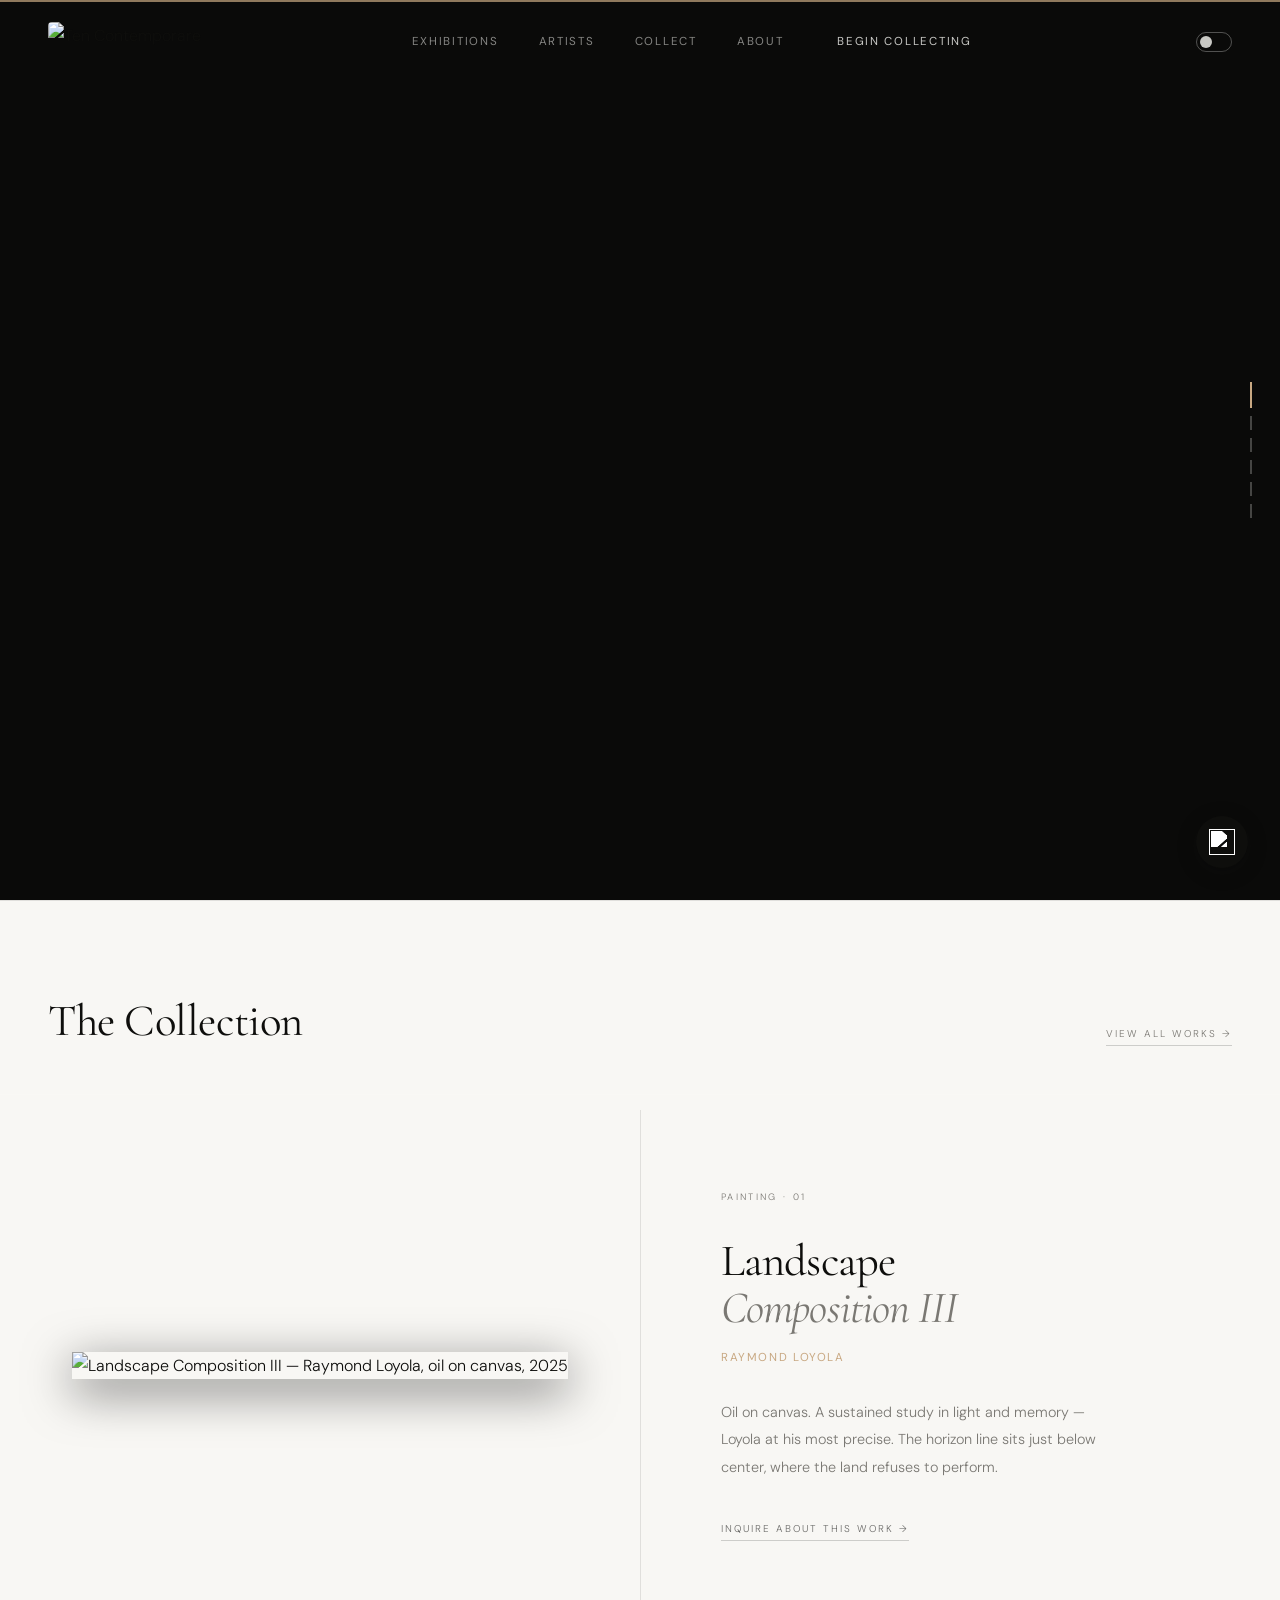
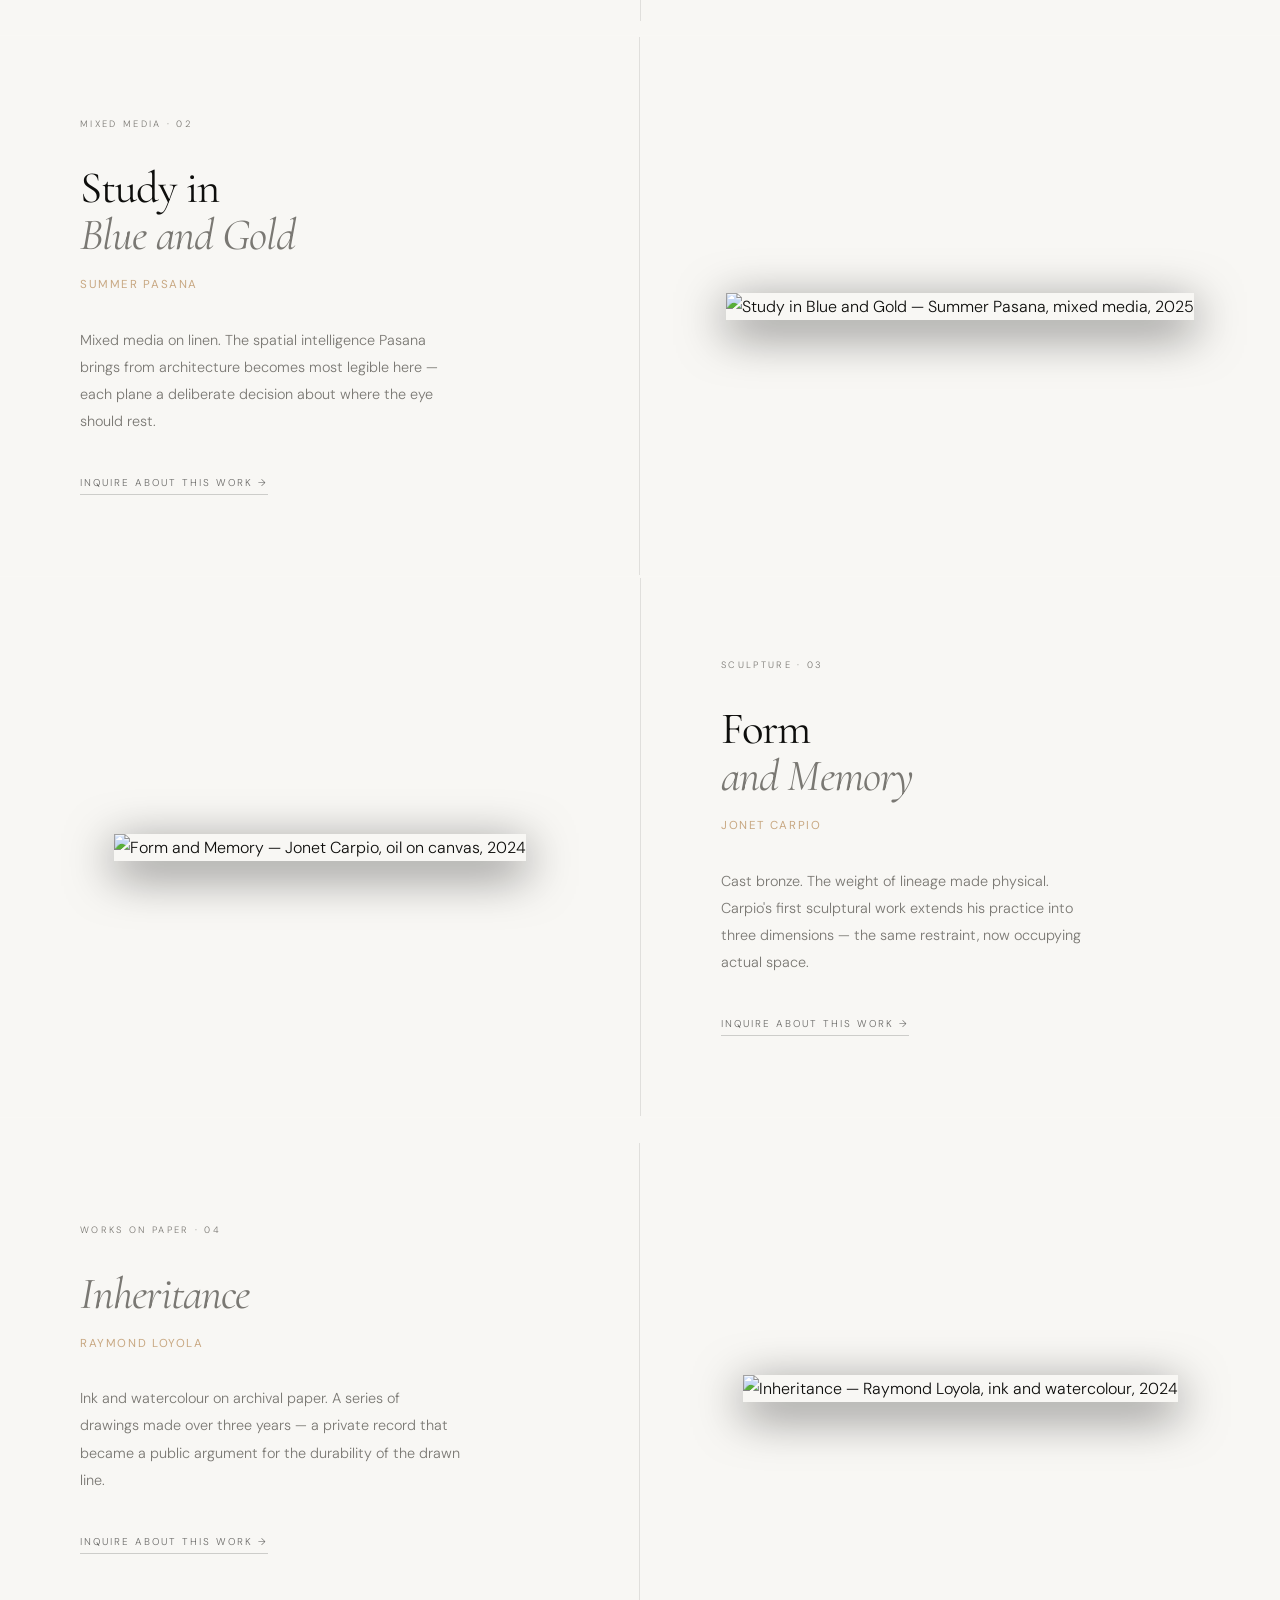
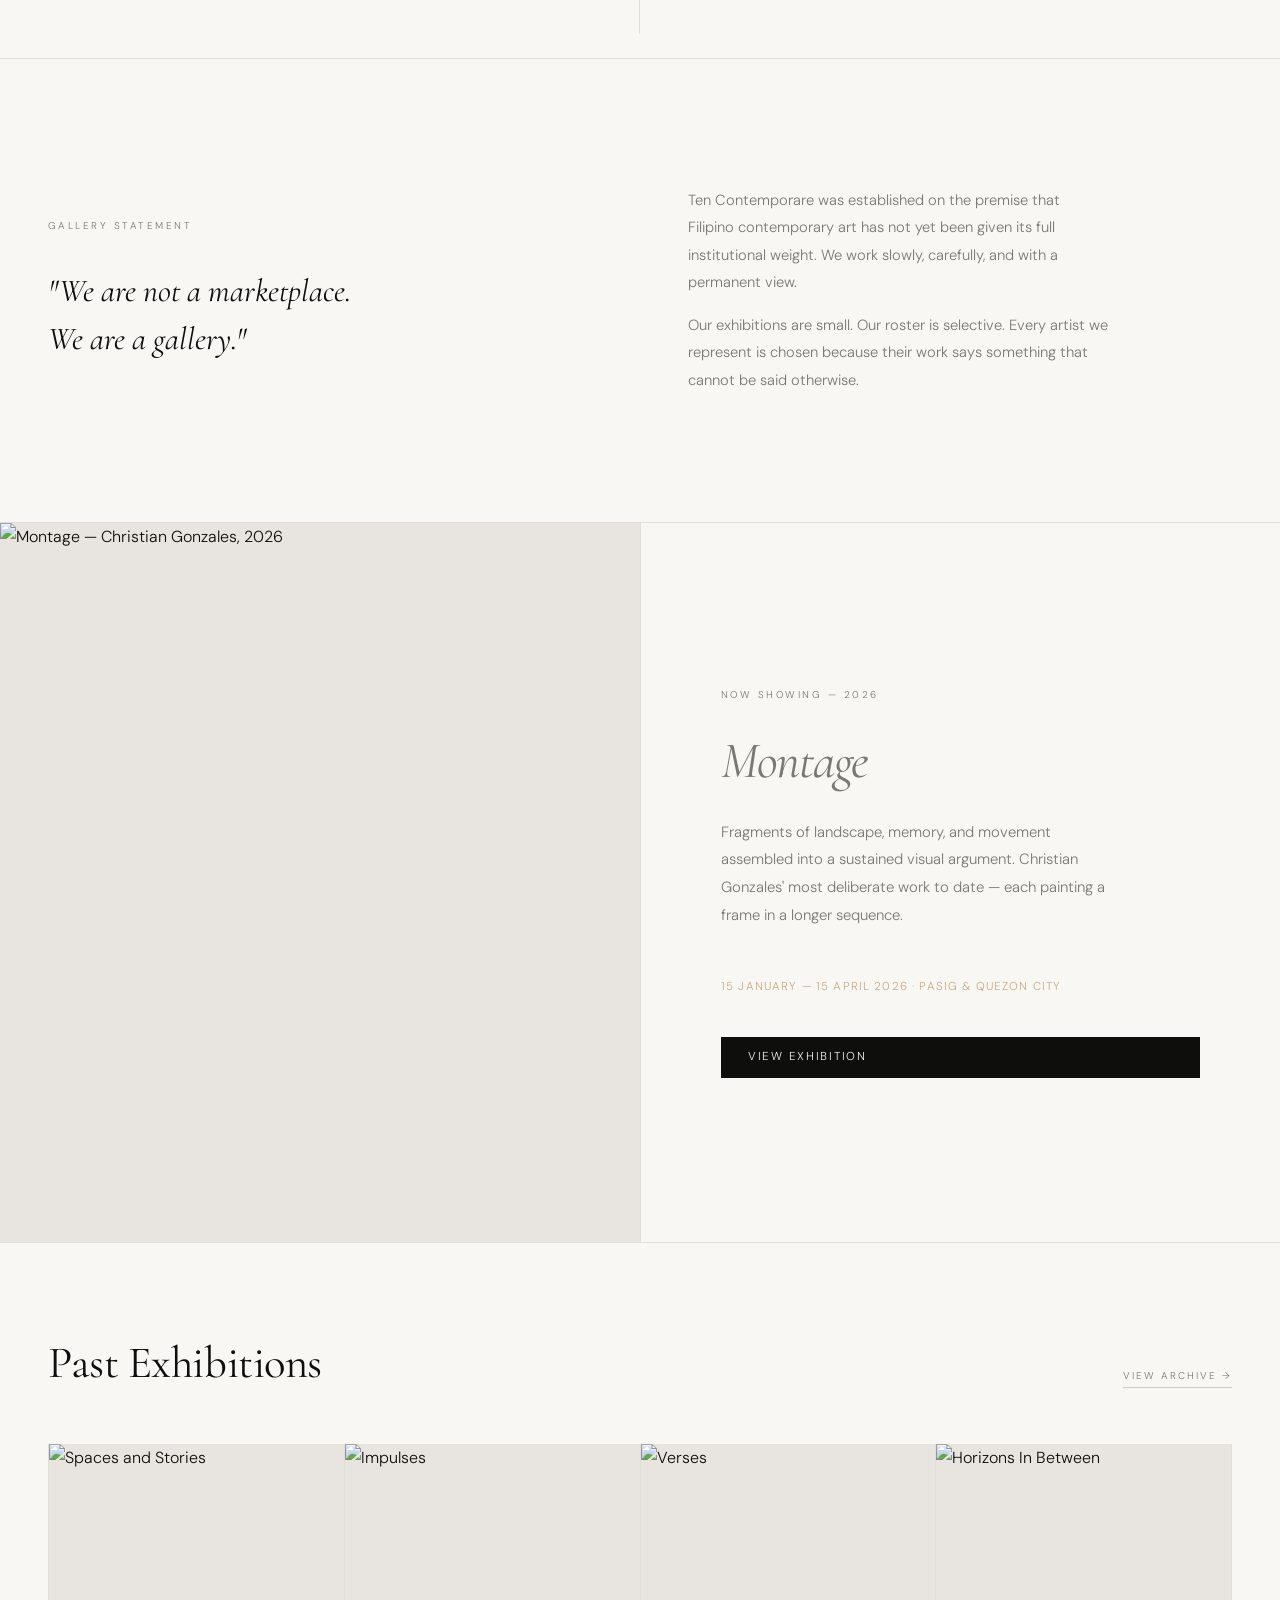
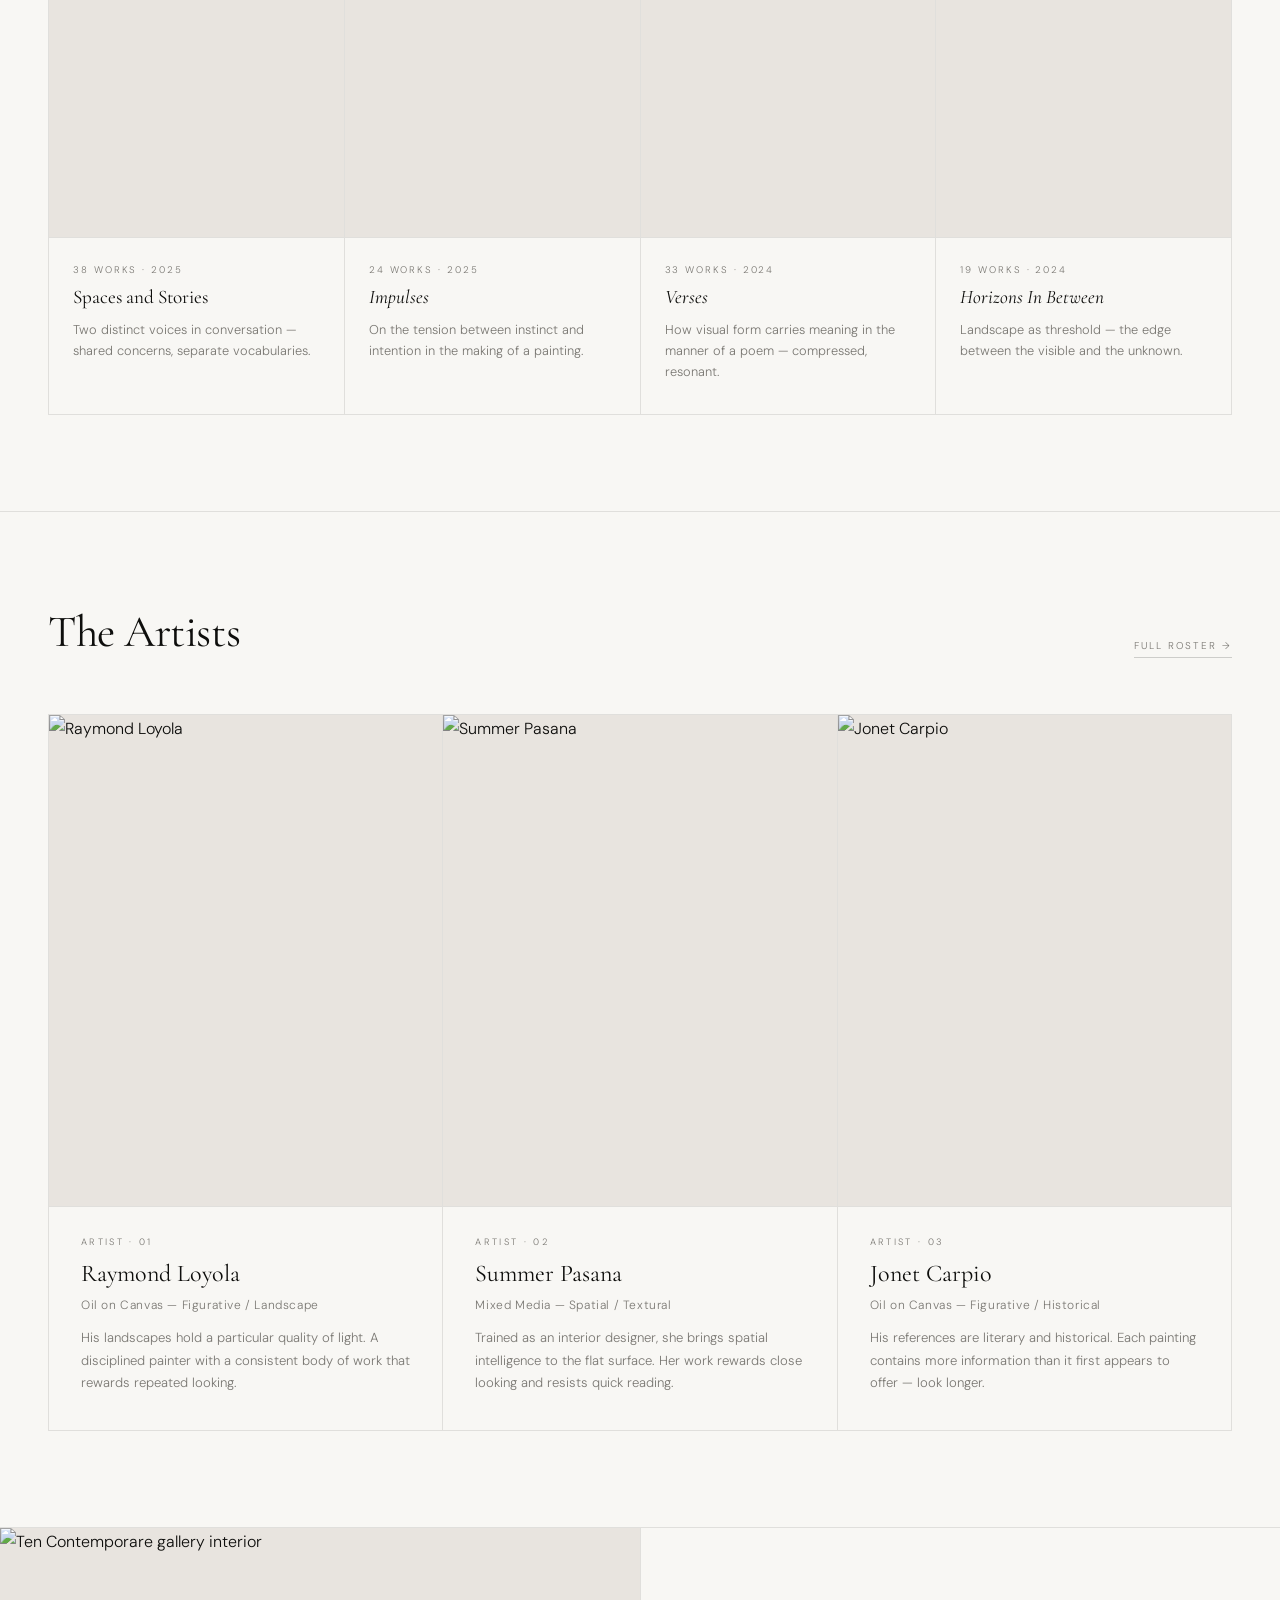
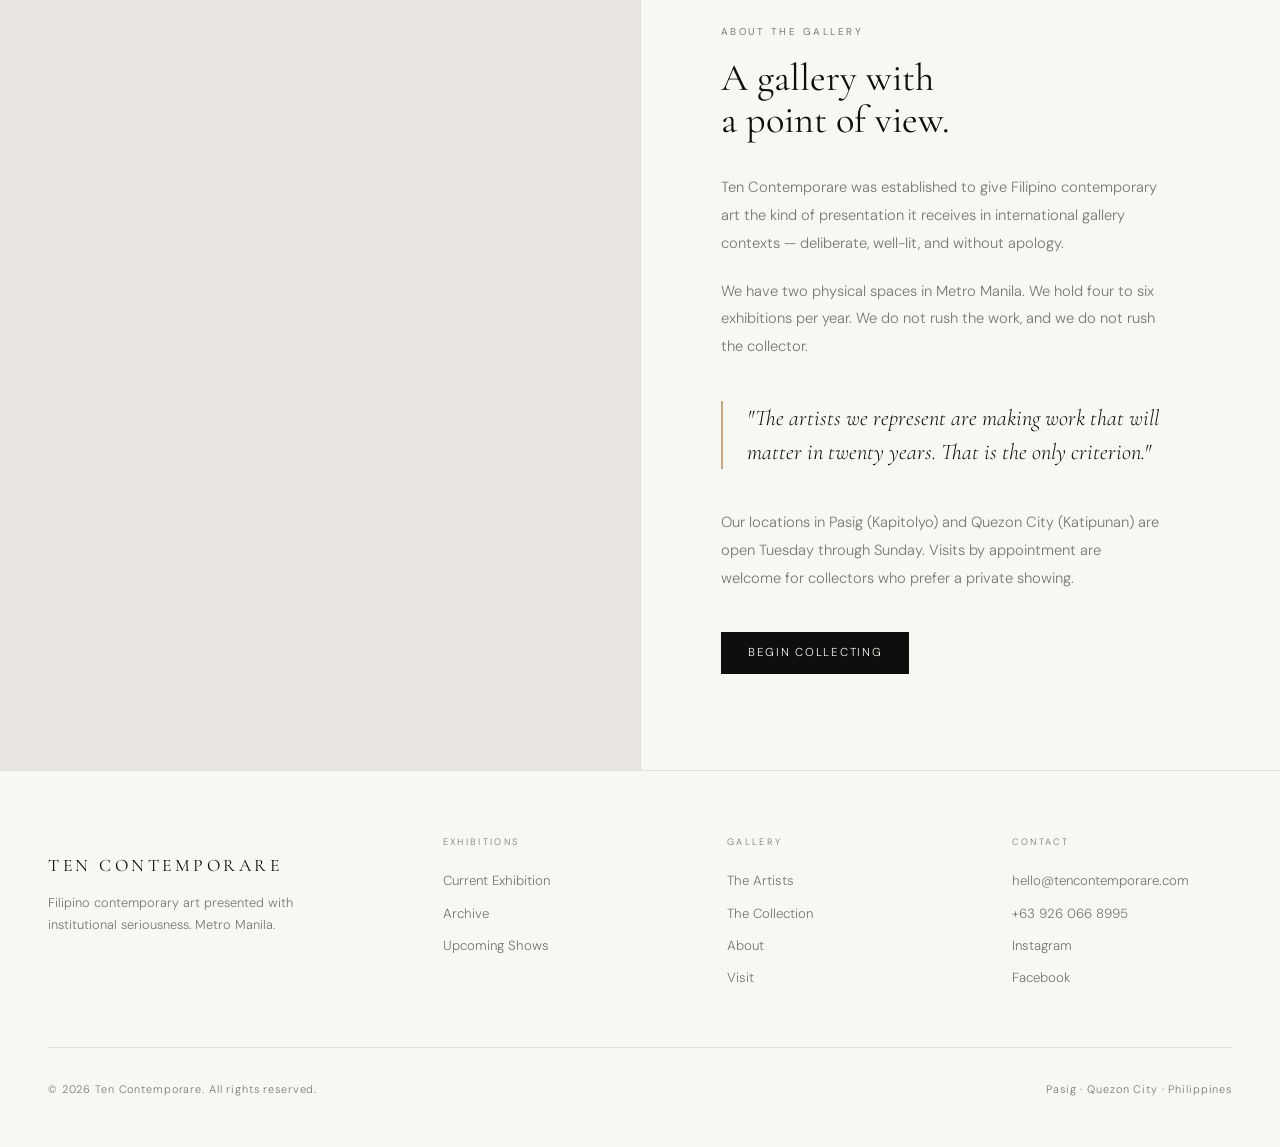
==== commit 1edef3bb: "Use logo image in nav, hero video only - Replace text wordmark with 10c-logo.jpg across all pages - " ====
--- a/index.html
+++ b/index.html
@@ -63,7 +63,7 @@
 <nav id="navbar">
   <div class="nav-inner">
     <a href="/" class="nav-logo" aria-label="Ten Contemporare Home">
-      <span class="nav-logo-text">Ten Contemporare</span>
+      <img src="assets/10c-logo.jpg" alt="Ten Contemporare" class="nav-logo-img">
     </a>
     <div class="nav-links">
       <a href="/exhibitions">Exhibitions</a>
@@ -103,29 +103,6 @@
       aria-hidden="true"
     ></video>
   </div>
-  <div class="hero-overlay"></div>
-  <div class="hero-top-rule"></div>
-
-  <div class="hero-content">
-    <span class="hero-eyebrow">Contemporary Art Gallery · Metro Manila</span>
-    <h1 class="hero-title">Art that<br><em>outlasts</em><br>the moment.</h1>
-    <p class="hero-statement">Ten Contemporare presents Filipino contemporary art with the seriousness it deserves. We work with a small number of artists and collectors at a time.</p>
-    <div class="hero-actions">
-      <a href="/exhibitions" class="btn-primary">See Current Exhibition</a>
-      <a href="#collect" class="btn-secondary">Begin Collecting</a>
-    </div>
-  </div>
-
-  <div class="hero-scroll-hint">
-    <div class="scroll-line"></div>
-    <span>Scroll</span>
-  </div>
-
-  <div class="hero-exhibition-bar">
-    <span class="heb-label">Now Showing</span>
-    <span class="heb-title">Montage — Christian Gonzales</span>
-    <a href="/exhibitions" class="heb-link">View Exhibition →</a>
-  </div>
 </section>
 
 <!-- ═══════════════════════════
--- a/main.css
+++ b/main.css
@@ -185,14 +185,12 @@
 }
 
 .nav-logo-img {
-  height: 30px;
+  height: 40px;
   width: auto;
   display: block;
-  filter: brightness(0) invert(1);
-  transition: filter 0.35s ease;
-}
-#navbar.nav-scrolled .nav-logo-img { filter: none; }
-html[data-theme="dark"] #navbar.nav-scrolled .nav-logo-img { filter: brightness(0) invert(1); }
+  border-radius: 4px;
+  object-fit: contain;
+}
 
 /* Loader logo */
 .loader-logo {
@@ -443,11 +441,7 @@
    HERO — Looping video bg
 ════════════════════════════ */
 #hero {
-  min-height: 100vh;
-  display: flex;
-  flex-direction: column;
-  justify-content: flex-end;
-  padding: 0 48px 6rem;
+  height: 100vh;
   position: relative;
   background: var(--dark-bg);
   overflow: hidden;
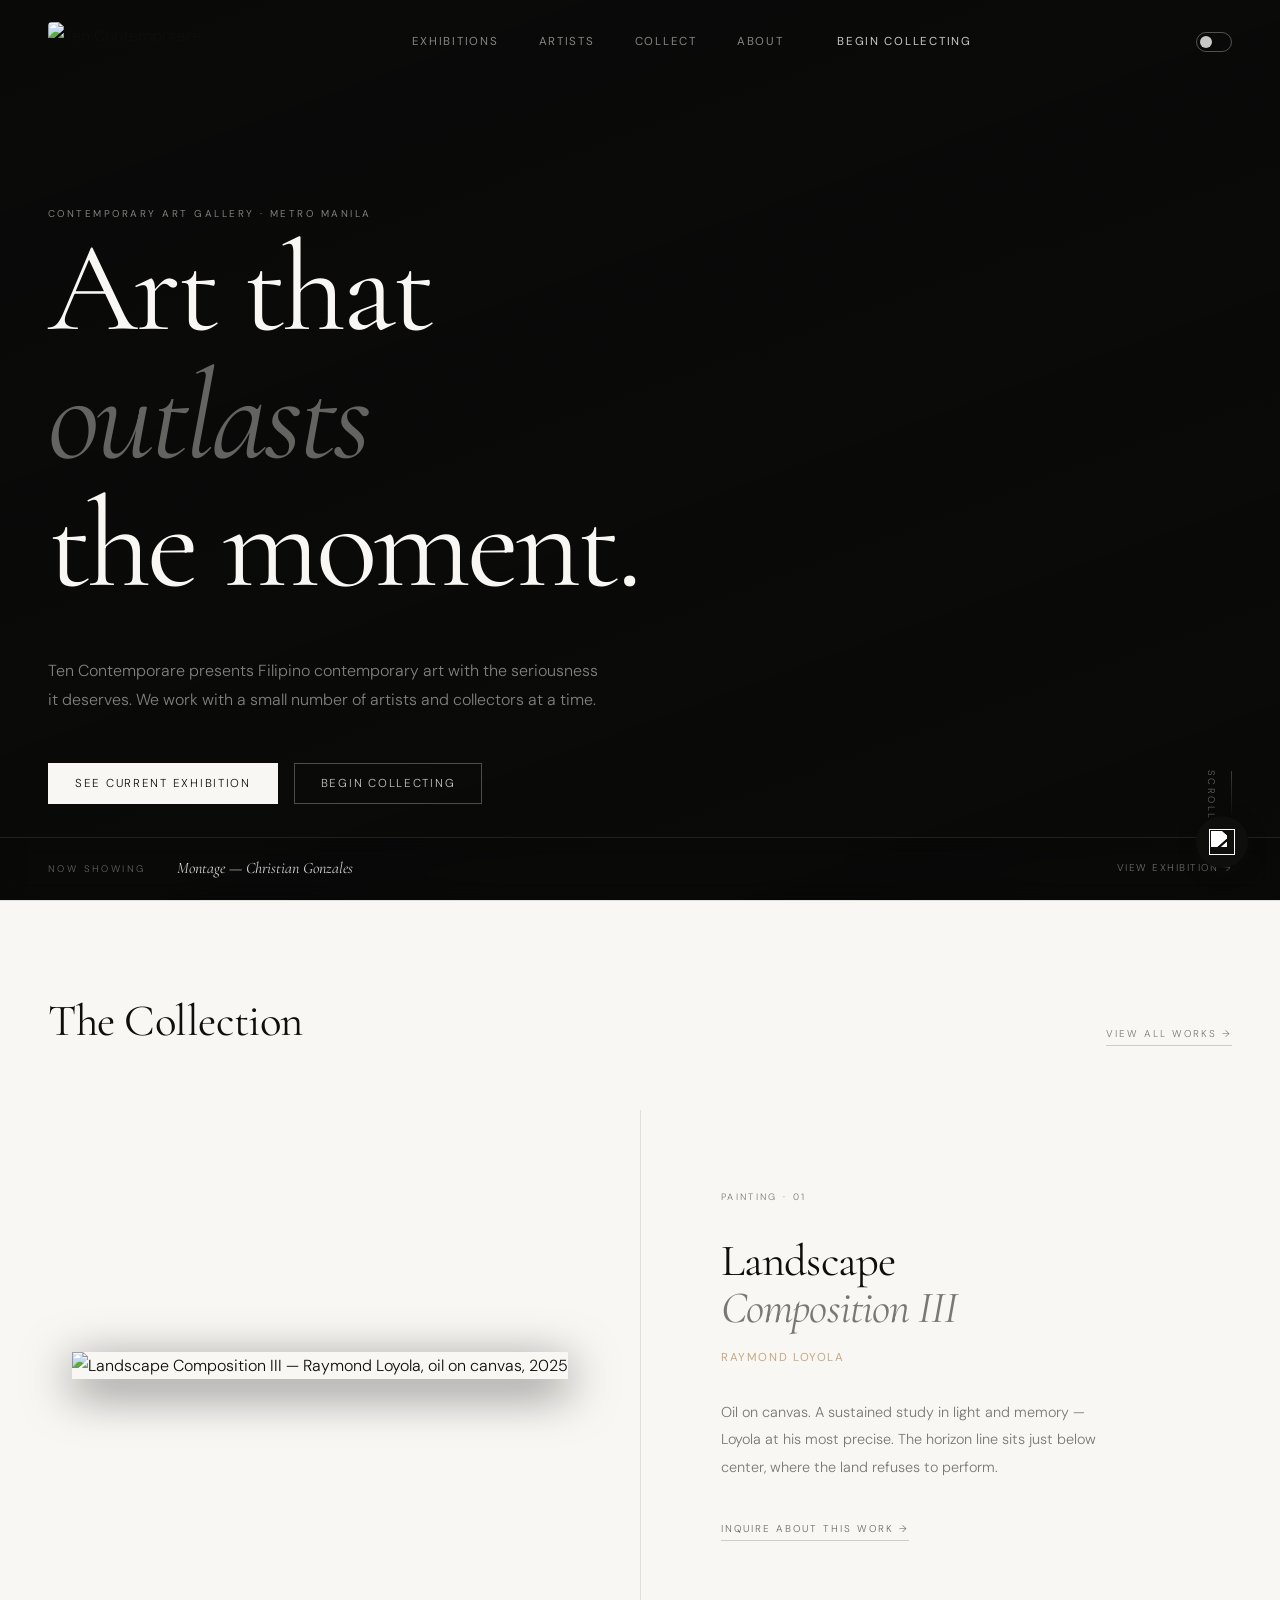
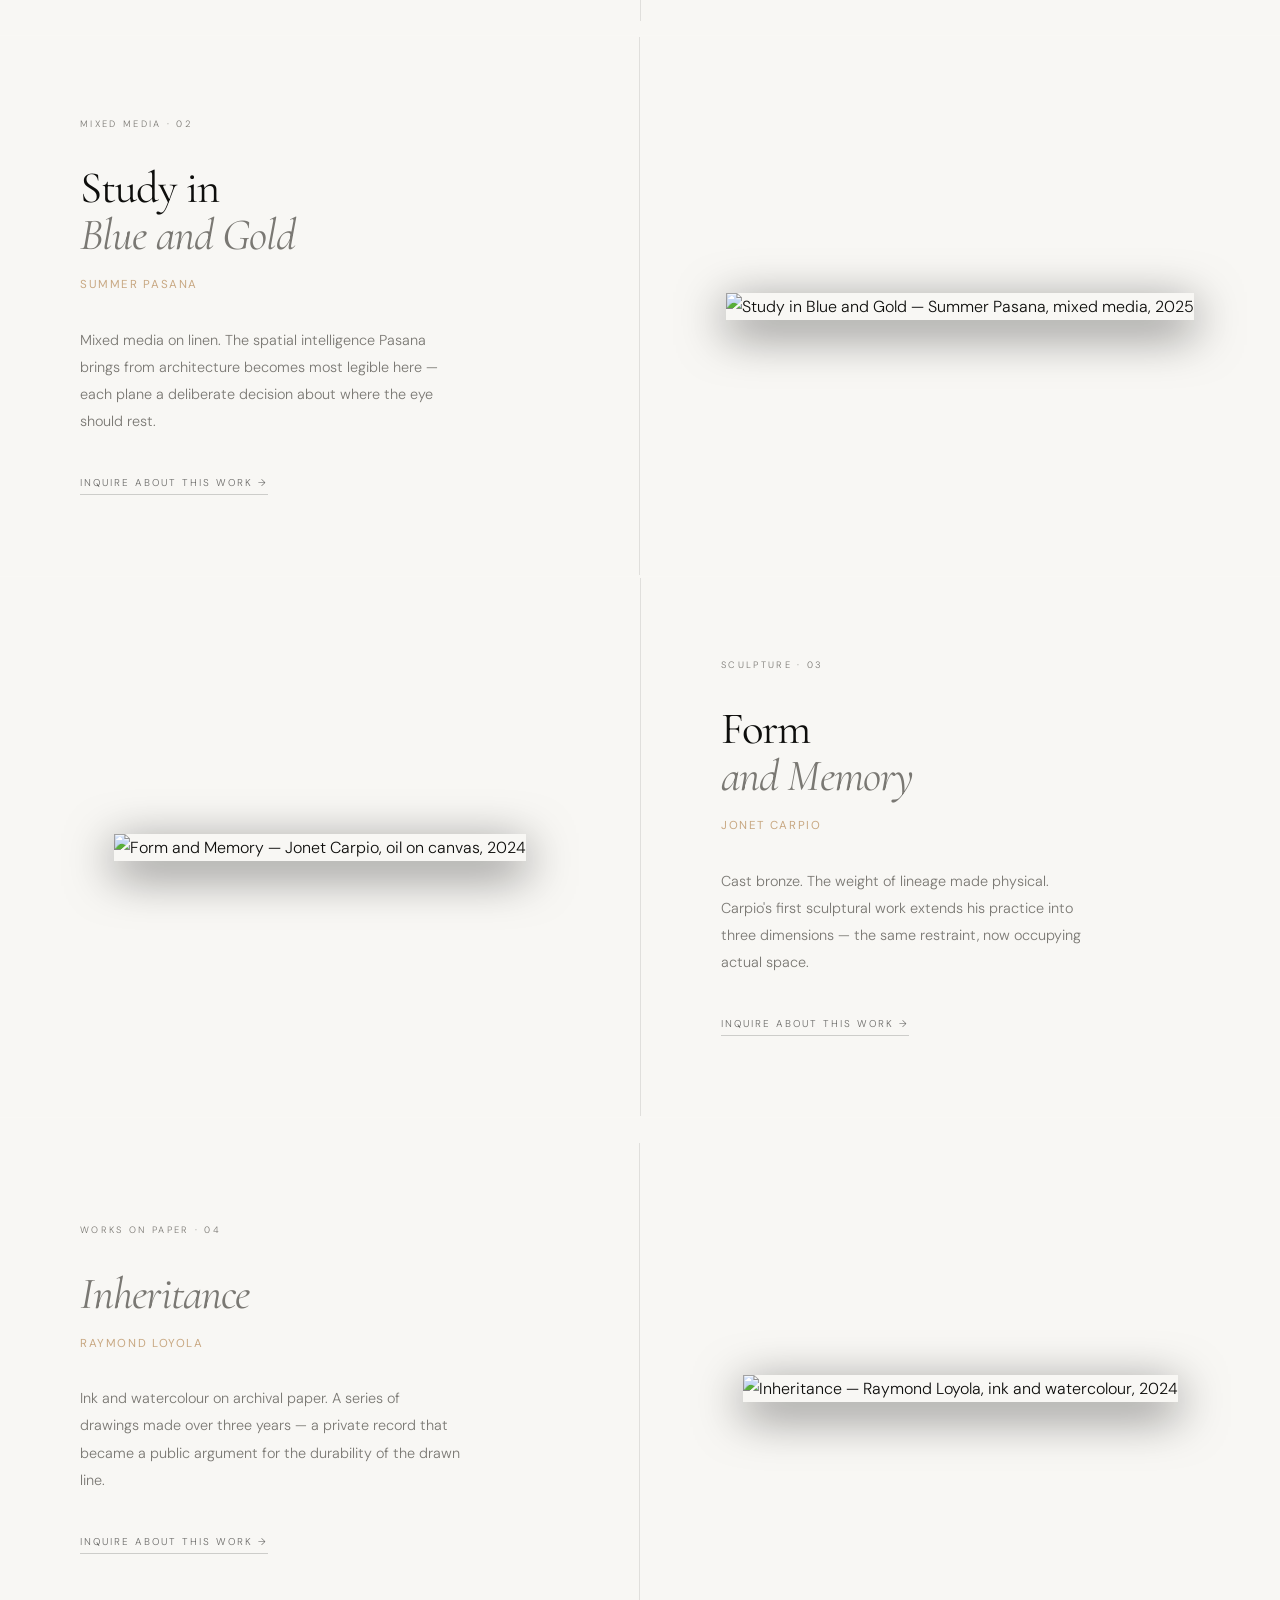
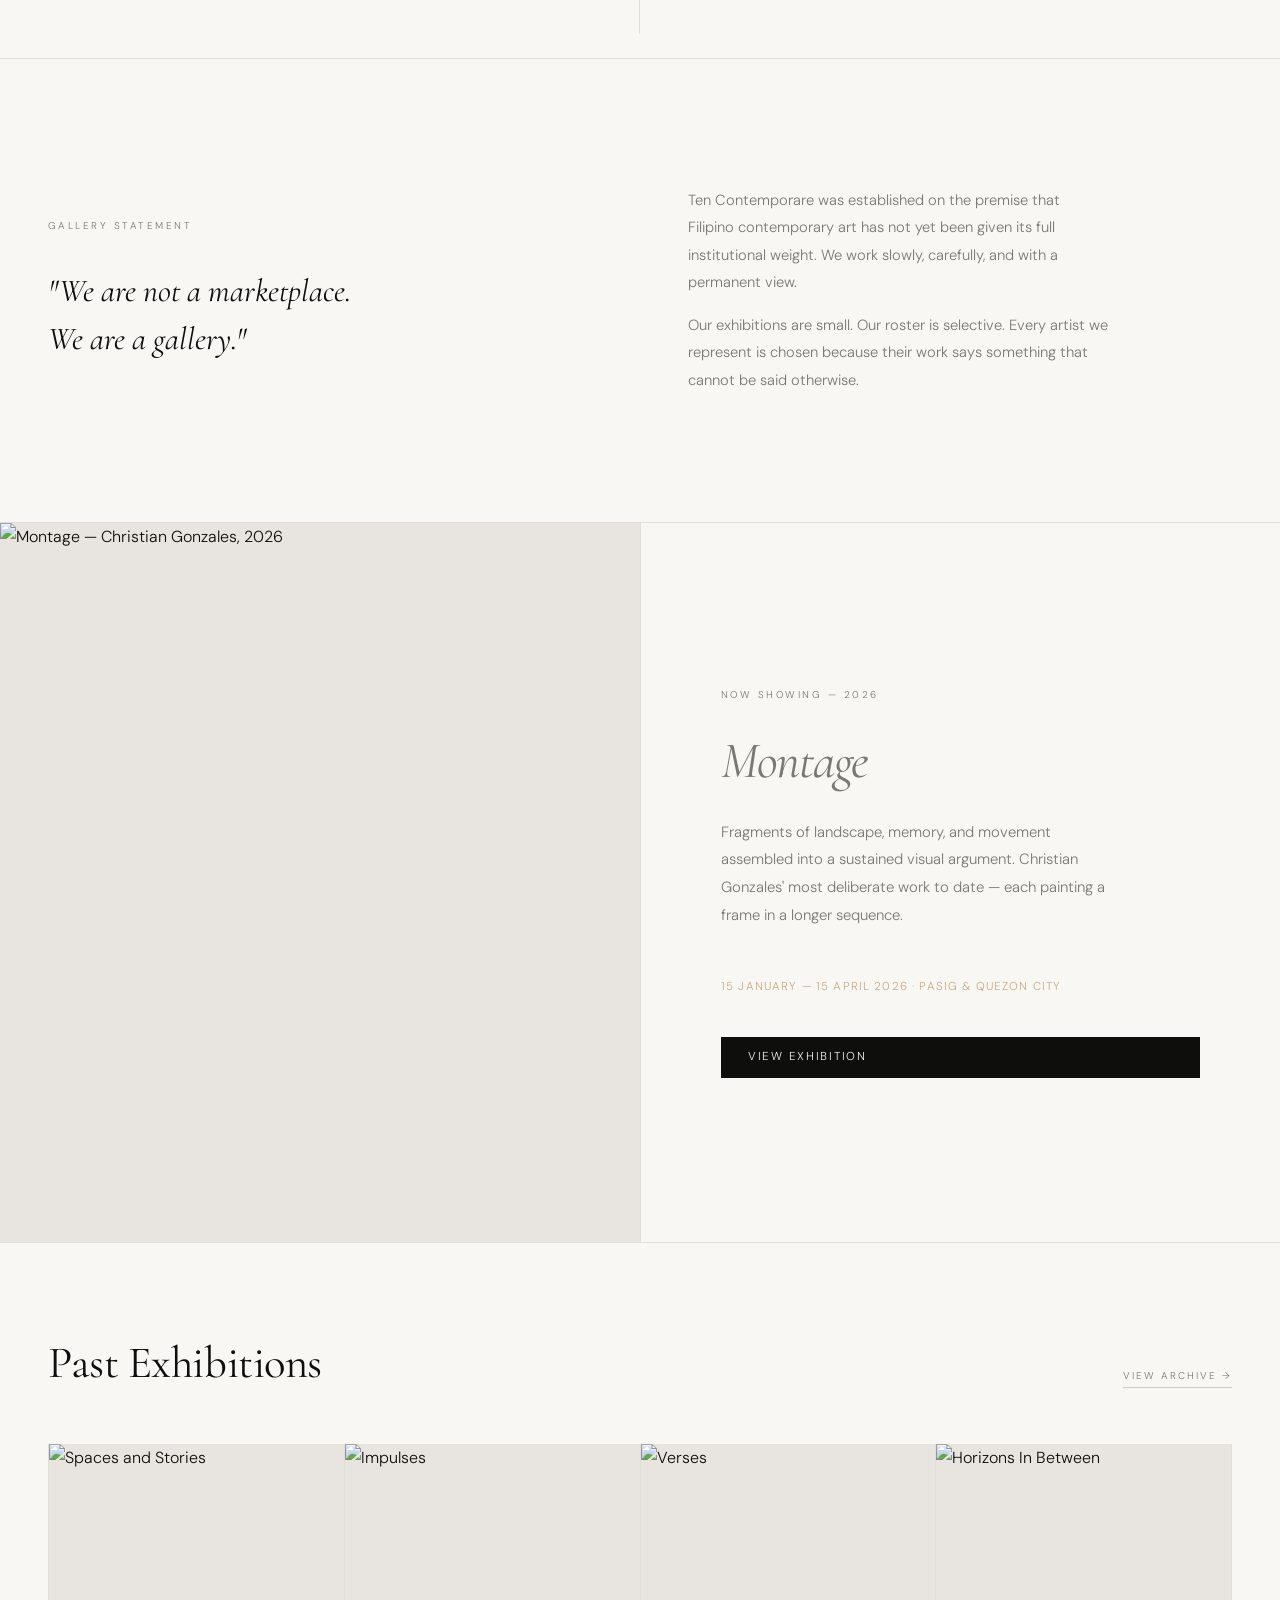
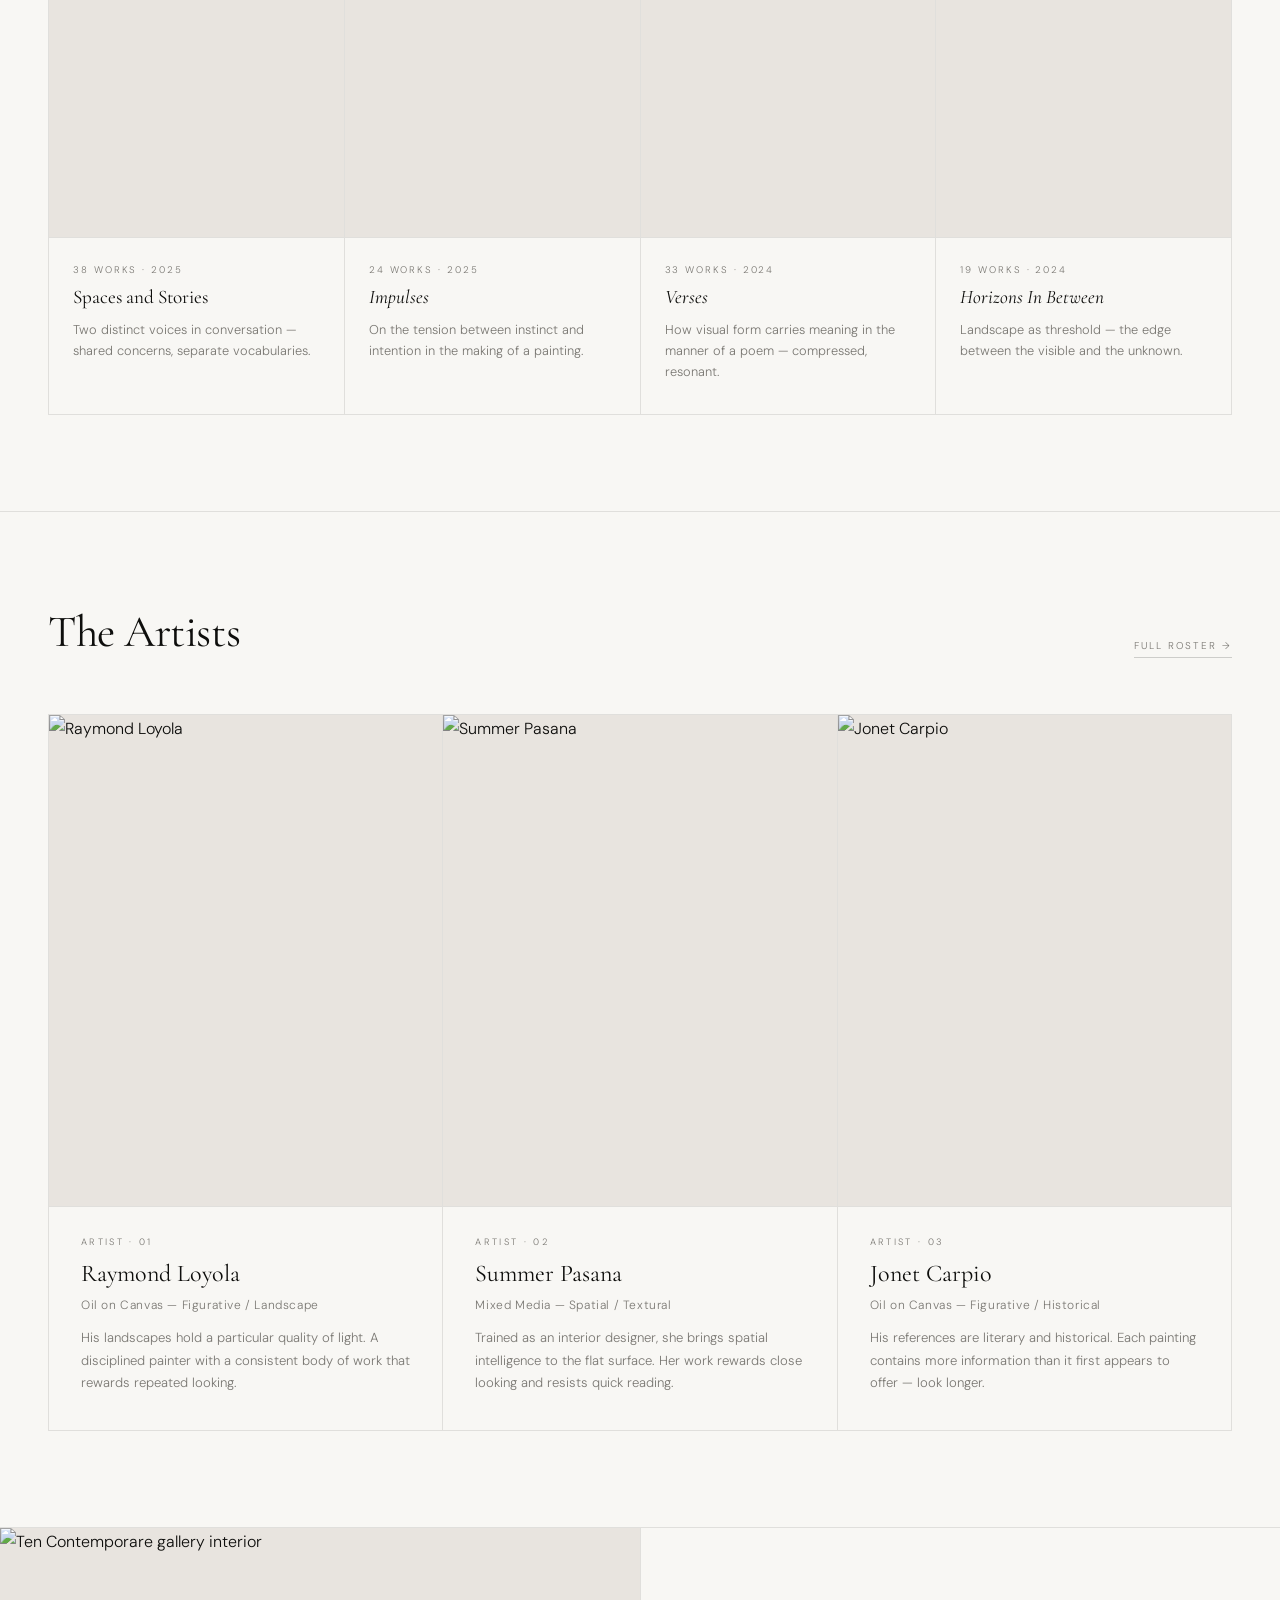
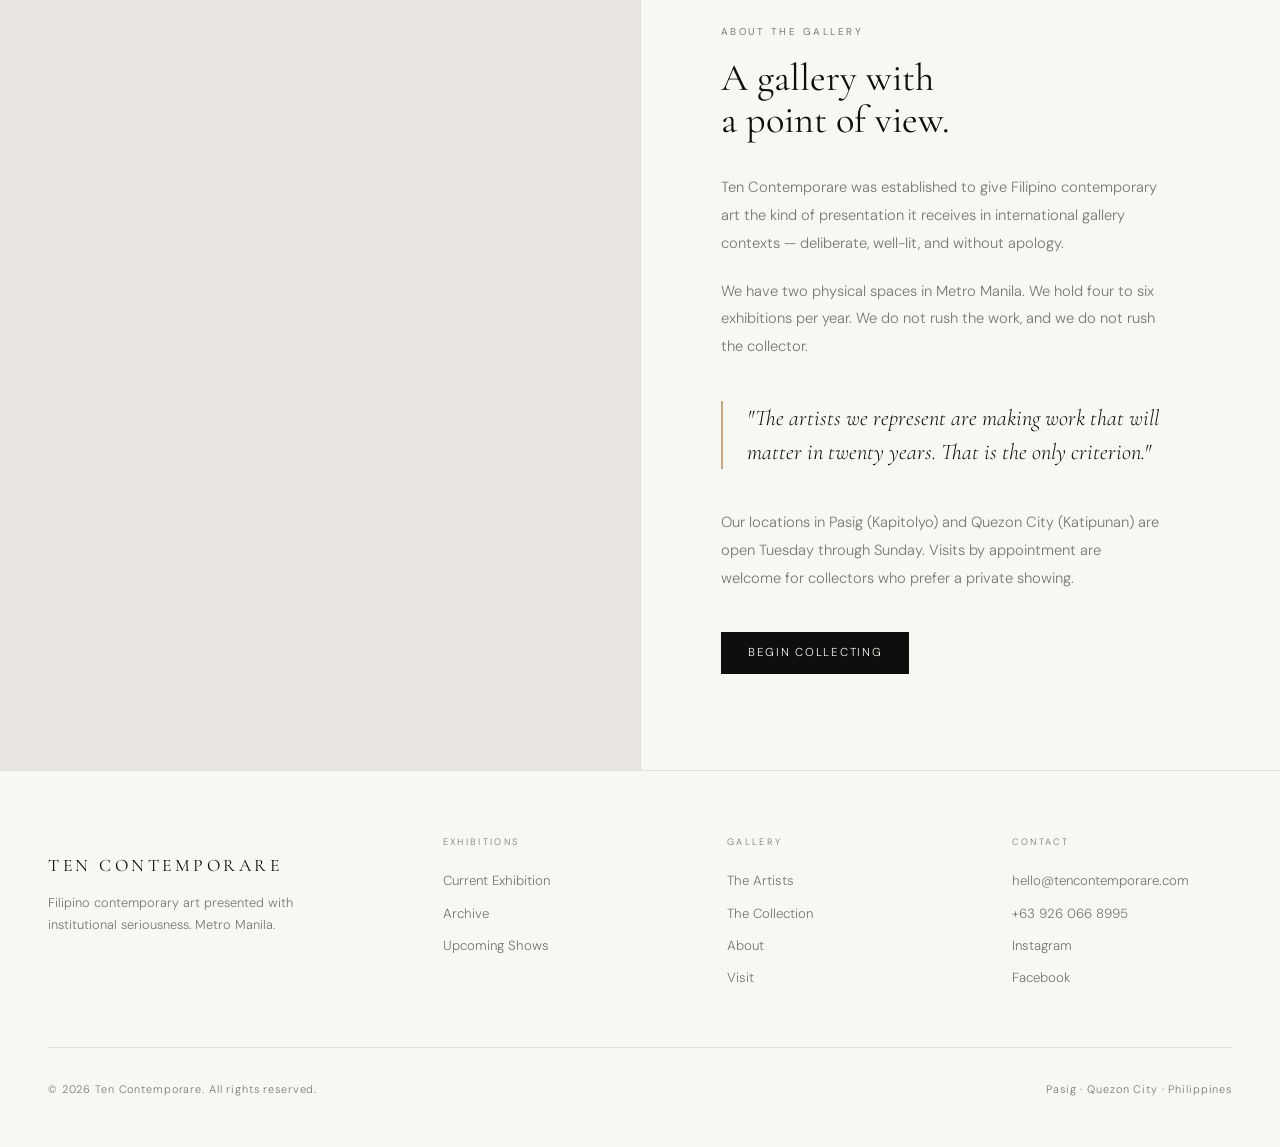
==== commit 490c1b26: "Fix hero: remove slideshow, restore text, fix video lag - Remove initHeroSlideshow entirely — hero i" ====
--- a/index.html
+++ b/index.html
@@ -103,6 +103,29 @@
       aria-hidden="true"
     ></video>
   </div>
+  <div class="hero-overlay"></div>
+  <div class="hero-top-rule"></div>
+
+  <div class="hero-content">
+    <span class="hero-eyebrow">Contemporary Art Gallery · Metro Manila</span>
+    <h1 class="hero-title">Art that<br><em>outlasts</em><br>the moment.</h1>
+    <p class="hero-statement">Ten Contemporare presents Filipino contemporary art with the seriousness it deserves. We work with a small number of artists and collectors at a time.</p>
+    <div class="hero-actions">
+      <a href="/exhibitions" class="btn-primary">See Current Exhibition</a>
+      <a href="#collect" class="btn-secondary">Begin Collecting</a>
+    </div>
+  </div>
+
+  <div class="hero-scroll-hint">
+    <div class="scroll-line"></div>
+    <span>Scroll</span>
+  </div>
+
+  <div class="hero-exhibition-bar">
+    <span class="heb-label">Now Showing</span>
+    <span class="heb-title">Montage — Christian Gonzales</span>
+    <a href="/exhibitions" class="heb-link">View Exhibition →</a>
+  </div>
 </section>
 
 <!-- ═══════════════════════════
--- a/main.css
+++ b/main.css
@@ -441,7 +441,11 @@
    HERO — Looping video bg
 ════════════════════════════ */
 #hero {
-  height: 100vh;
+  min-height: 100vh;
+  display: flex;
+  flex-direction: column;
+  justify-content: flex-end;
+  padding: 0 48px 6rem;
   position: relative;
   background: var(--dark-bg);
   overflow: hidden;
@@ -459,6 +463,8 @@
   width: 100%;
   height: 100%;
   object-fit: cover;
+  will-change: transform;
+  transform: translateZ(0);
 }
 
 /* Gradient overlay — preserves legibility without killing the video */
